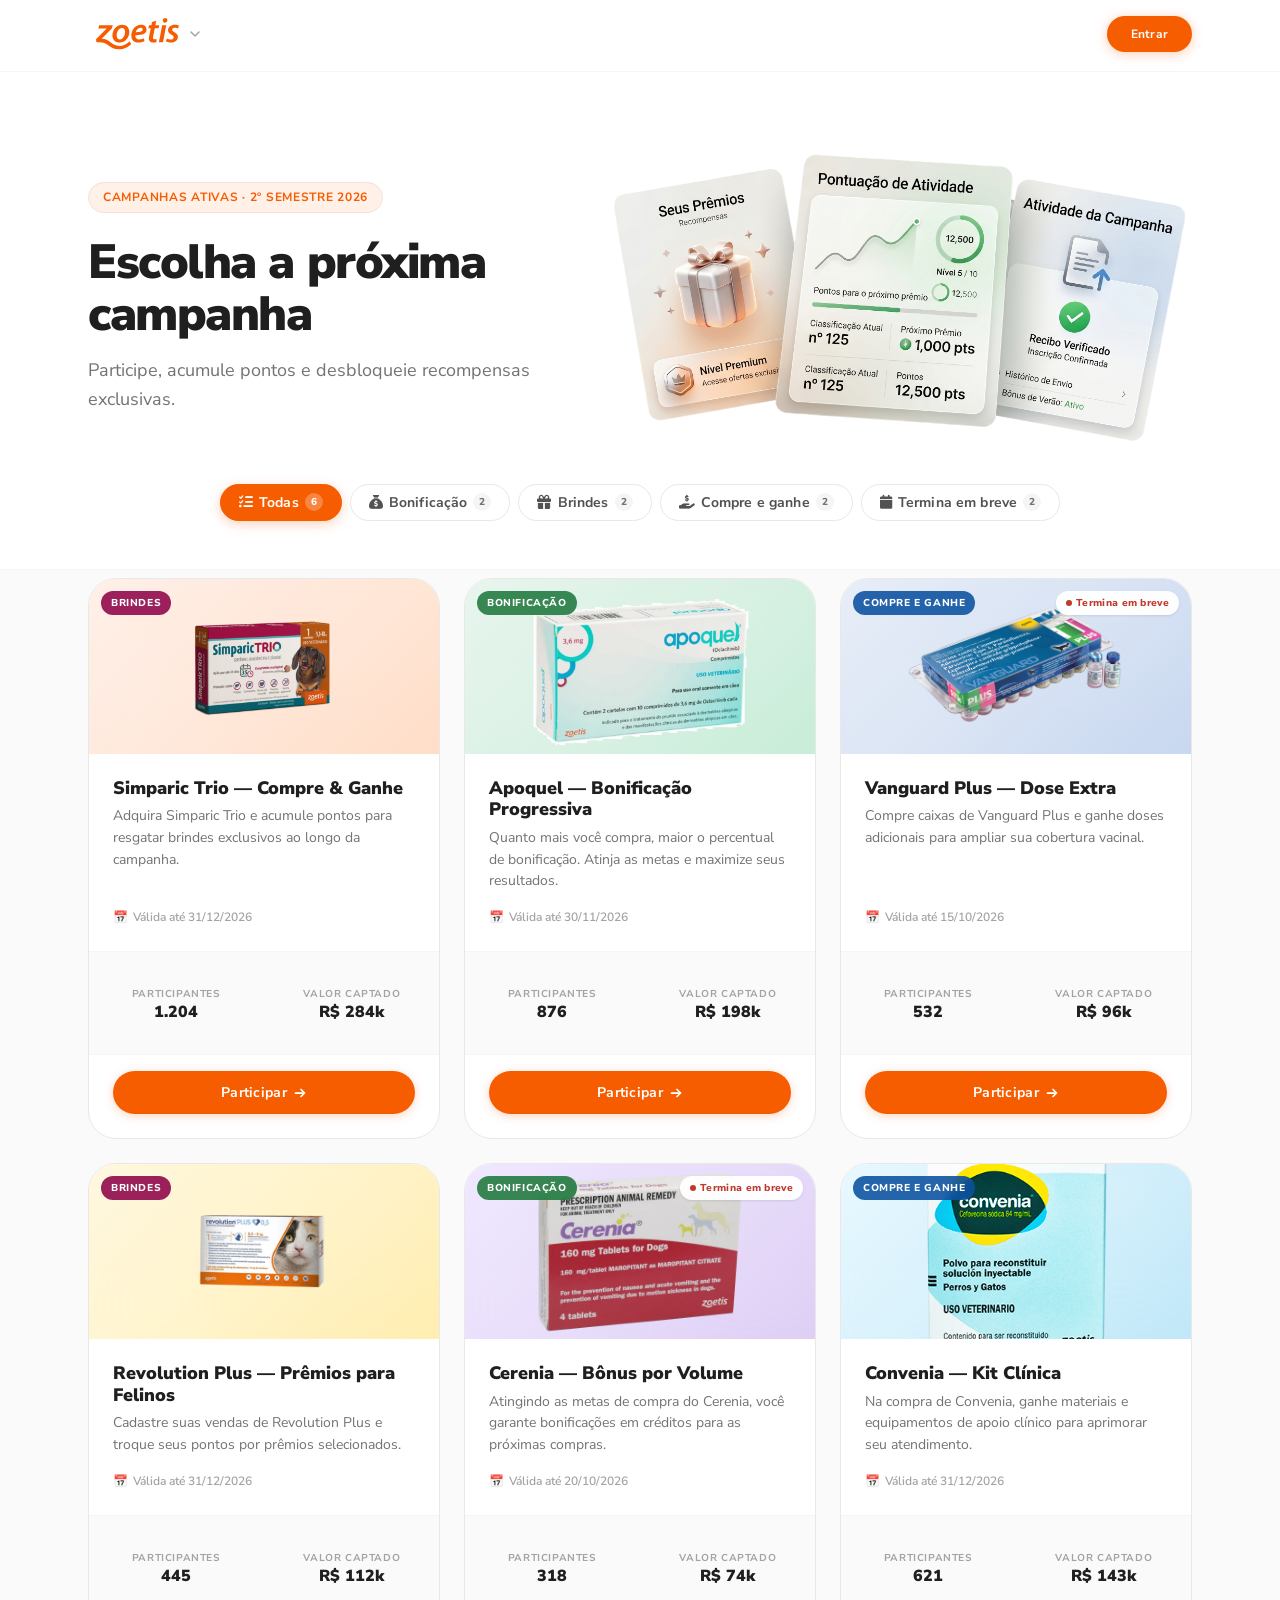
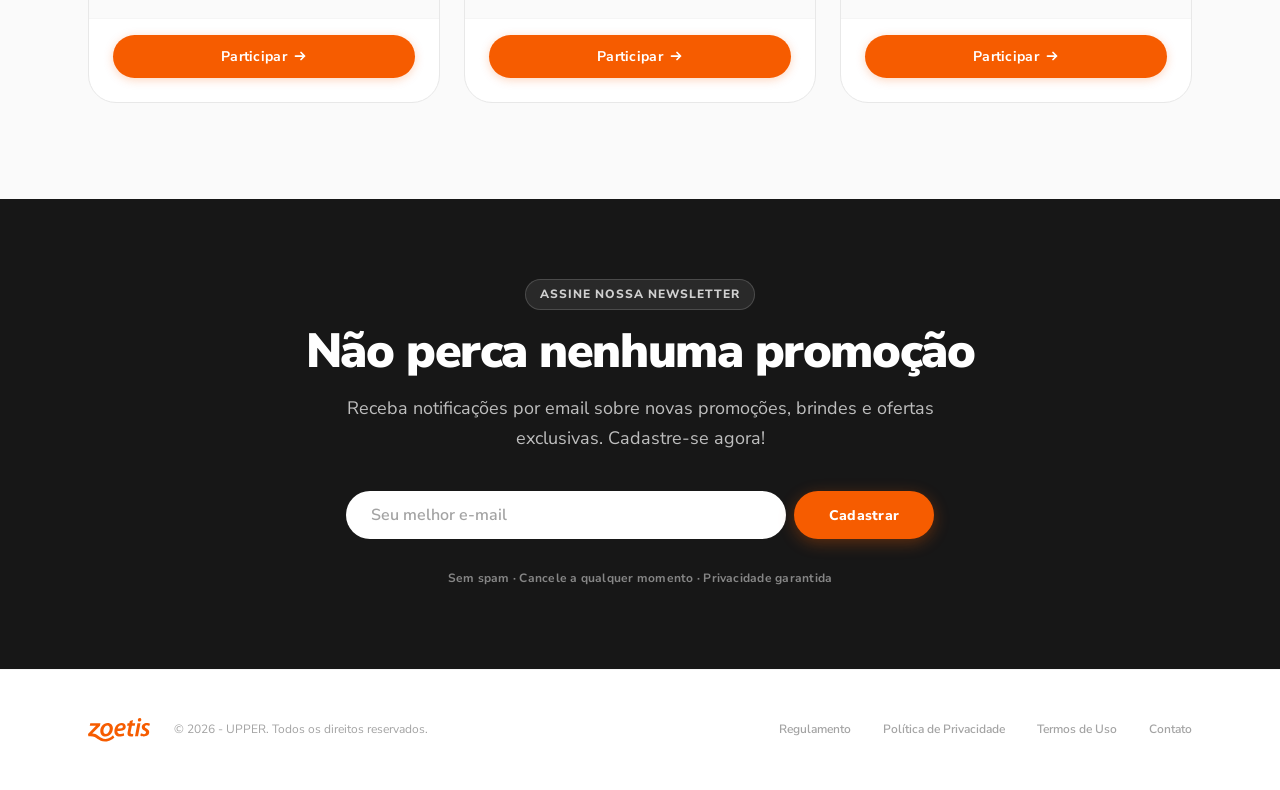
==== admin.html @ 9c20ac4a "V1 Área administrativa" ====
<!DOCTYPE html>
<html lang="pt-BR" data-theme="zoetis">

<head>
  <meta charset="UTF-8" />
  <meta name="viewport" content="width=device-width, initial-scale=1.0" />
  <meta name="description" content="Painel Administrativo — Gerencie usuários e notas fiscais da campanha." />
  <title>Painel administrativo — Campanha</title>

  <link rel="preconnect" href="https://fonts.googleapis.com" />
  <link rel="preconnect" href="https://fonts.gstatic.com" crossorigin />

  <link rel="stylesheet" href="css/themes.css" />
  <link rel="stylesheet" href="css/styles.css" />
  <link rel="stylesheet" href="css/admin.css" />

  <link rel="stylesheet" href="https://cdnjs.cloudflare.com/ajax/libs/font-awesome/6.5.2/css/all.min.css" />
</head>

<body class="admin-page">

  <!-- ==========================================
       HEADER
  =========================================== -->
  <header class="header" role="banner">
    <div class="container">
      <div class="header__inner">

        <!-- Brand / Logo + Switcher -->
        <div class="header__brand">
          <button class="header__logo-btn" aria-haspopup="true" aria-expanded="false" aria-label="Selecionar marca">
            <img src="" data-logo="light" alt="Logo" height="32" />
            <svg class="header__logo-chevron" viewBox="0 0 16 16" fill="none" aria-hidden="true">
              <path d="M4 6l4 4 4-4" stroke="currentColor" stroke-width="1.5" stroke-linecap="round"
                stroke-linejoin="round" />
            </svg>
          </button>
          <div class="brand-dropdown" role="menu" aria-label="Selecionar marca">
            <div class="brand-dropdown__label">Marcas</div>
            <!-- Items populated by theme-switcher.js -->
          </div>
        </div>

        <!-- Desktop Nav -->
        <nav class="header__nav" aria-label="Menu principal">
          <a href="area-logada.html#promocao" class="header__nav-link">Promoção</a>
          <a href="ranking.html" class="header__nav-link">Ranking</a>
          <a href="winners.html" class="header__nav-link">Ganhadores</a>
          <a href="admin.html" class="header__nav-link active" aria-current="page">Admin</a>
        </nav>

        <!-- Actions -->
        <div class="header__actions">
          <div class="user-menu" id="userMenu">
            <button class="user-menu__trigger" id="userMenuTrigger" type="button" aria-haspopup="true"
              aria-expanded="false">
              <img class="user-menu__avatar" id="userAvatar" src="" alt="Avatar do usuário">
              <span class="user-menu__name" id="userName"></span>
              <span class="user-menu__arrow" aria-hidden="true">▾</span>
            </button>
            <div class="user-menu__dropdown" id="userDropdown" role="menu" aria-label="Menu do usuário">
              <button class="user-menu__item" id="logoutButton" type="button" role="menuitem">
                <i class="fa-solid fa-right-from-bracket"></i>
                Sair
              </button>
            </div>
          </div>
        </div>

        <!-- Mobile Toggle -->
        <button class="header__menu-toggle" aria-label="Abrir menu" aria-expanded="false">
          <span></span><span></span><span></span>
        </button>

      </div>
    </div>
  </header>

  <!-- Mobile nav drawer -->
  <nav class="mobile-nav" aria-label="Menu mobile">
    <a href="area-logada.html#promocao">Promoção</a>
    <a href="ranking.html">Ranking</a>
    <a href="winners.html">Ganhadores</a>
    <a href="admin.html" class="active" aria-current="page">Admin</a>
  </nav>

  <main>

    <!-- ==========================================
         PAGE INTRO
    =========================================== -->
    <section class="admin-intro" aria-labelledby="admin-page-title">
      <div class="container">
        <div class="admin-intro__content">
          <div class="admin-intro__copy">
            <div class="admin-intro__eyebrow">
              <span class="admin-intro__line" aria-hidden="true"></span>
              Administração
              <span class="admin-intro__line" aria-hidden="true"></span>
            </div>
            <h1 class="admin-intro__title" id="admin-page-title">Painel administrativo</h1>
            <p class="admin-intro__desc">Gerencie usuários participantes e acompanhe o desempenho das notas fiscais da
              campanha.</p>
          </div>
          <div class="admin-intro__image" aria-hidden="true">
            <svg xmlns="http://www.w3.org/2000/svg" width="702.544" height="800" viewBox="0 0 702.544 800"
              xmlns:xlink="http://www.w3.org/1999/xlink" aria-hidden="true" focusable="false"
              artist="Katerina Limpitsouni" source="https://undraw.co/">
              <g transform="translate(-670.451 -140)">
                <path
                  d="M1070.192,209.052H510.738A71.626,71.626,0,0,0,439.193,280.6V937.512a71.626,71.626,0,0,0,71.545,71.54h559.455a71.626,71.626,0,0,0,71.545-71.545V280.6a71.626,71.626,0,0,0-71.545-71.545Z"
                  transform="translate(231.258 -69.052)" fill="#090814" />
                <path
                  d="M1063.451,222.906H504a51,51,0,0,0-50.949,50.948V930.771A51,51,0,0,0,504,981.719h559.456a51,51,0,0,0,50.949-50.948V273.854a51,51,0,0,0-50.949-50.949Z"
                  transform="translate(237.953 -61.906)" fill="#fff" />
                <g transform="translate(739.074 475.956)">
                  <path d="M276.192,239.652h-30v-40.6l25.941,14.211Z" transform="translate(-190.656 -154.148)"
                    fill="#2f2e41" />
                  <path d="M4.455,50.411,8.3,41.842l-.681-6.91a19.478,19.478,0,1,1,20.39,2.062l7.36,17.92L17.317,75.67Z"
                    transform="translate(41.602 39.381)" fill="#ed9da0" />
                  <path
                    d="M176.605,375.973c-.219.228-.443.454-.665.677q-1.063,1.063-2.167,2.073A60.018,60.018,0,0,1,95.9,380.984l-.019-.015c-.322-.26-.641-.524-.959-.792.057-.162.117-.322.179-.481a27.6,27.6,0,0,1,14.262-15.165,21.184,21.184,0,0,1,3.408-1.291l4.81-8.67,3.393,6.316,2.5,4.655,10.236,19.1,8.83-21.988,2.737-6.817.7-1.745,3.336,2.6,3.159,2.45,6.359,1.4,5.159,1.131,7.006,1.547c2.827,2.307,4.557,6.7,5.521,12.151C176.539,375.579,176.573,375.775,176.605,375.973Z"
                    transform="translate(-73.508 -274.213)" fill="currentColor" />
                  <path
                    d="M224.455,138.168a14.7,14.7,0,0,1,23.764-2.073c1.8,2.094,2.986,4.659,4.744,6.785,3.783,4.589,10.234,7.273,11.887,12.986a18.515,18.515,0,0,1,0,7.728l-.942,6.608a10.036,10.036,0,0,0,.166,5.129c.754,1.885,2.558,3.121,3.724,4.784a8.248,8.248,0,0,1-.337,9.654c-.942,1.163-2.2,2.041-3.187,3.166a4.578,4.578,0,0,0-1.319,4.1c.8,2.759,5.121,3.421,5.6,6.252a3.57,3.57,0,0,1-2.073,3.555,7.539,7.539,0,0,1-4.311.5,17.7,17.7,0,0,1-13.876-25.132c1.956-4.147,5.59-7.807,5.551-12.389a16.505,16.505,0,0,0-2.286-7.059l-6.876-13.7c-1.227-2.45-2.652-5.089-5.179-6.133a11.6,11.6,0,0,0-6.258-.166,11.75,11.75,0,0,1-6.261-.143,4.032,4.032,0,0,1-2.5-5.068"
                    transform="translate(-173.623 -101.442)" fill="#2f2e41" />
                  <path
                    d="M163,162.178c-3.77-1.238-7.984.754-10.532,3.785a30.091,30.091,0,0,0-4.961,10.709l-2.022,6.5-1.9,6.114a13.859,13.859,0,0,0-.886,7.379,23.615,23.615,0,0,1,1.606,5.174,9.676,9.676,0,0,1-2.2,5.146,6.846,6.846,0,0,0-1.521,5.3c.754,2.784,4.625,4.314,4.412,7.191-.072.959-.626,1.847-.616,2.81a3.272,3.272,0,0,0,2.1,2.771,8.637,8.637,0,0,0,3.611.494,55.934,55.934,0,0,0,11.173-1.329,10.8,10.8,0,0,0,4.02-1.542,4.2,4.2,0,0,0,1.9-3.675c-.238-2.239-2.639-3.509-3.862-5.406a19.978,19.978,0,0,1-1.681-6.374,43.33,43.33,0,0,0-3.77-8.282,30.455,30.455,0,0,1,4.222-32.147,7.05,7.05,0,0,0,1.647-2.514,2.1,2.1,0,0,0-1.031-2.552"
                    transform="translate(-108.756 -125.243)" fill="#2f2e41" />
                </g>
                <g transform="translate(739.074 240.601)">
                  <g transform="translate(40.13 26.529)">
                    <g transform="translate(1.467 12.853)">
                      <path d="M199.288,320.147l4.06-10.375,20.977-3.159,2.262,22.969-21.2.45Z"
                        transform="translate(-195.931 -276.833)" fill="#ed9da0" />
                      <circle cx="19.476" cy="19.476" r="19.476" transform="translate(0 0)" fill="#ed9da0" />
                    </g>
                    <path
                      d="M218.523,153.534c-.253,1.012-.763,3.424-1.562,3.436-.652.009-1.276-10.451-.624-12.181.754-1.988-1.217-4.5-2.7-5.794-2.663-2.32-8.573,2.663-14.582.405-.16-.06-.128-.053-2.026-.81a42.9,42.9,0,0,0-6.481-2.431,8.788,8.788,0,0,0-7.7,4.861c-1.466,2.936-.241,5.454-1.621,12.558-.16.827-.413,2.007-.81,2.026-.726.032-1.434-3.845-1.621-4.861-.778-4.254-1.528-8.357,0-12.963.166-.5,1.193-2.367,3.24-6.076,2.95-5.343,4.433-8.025,4.861-8.507,3.074-3.457,8.67-6.611,13.368-5.266,2.375.68,1.949,1.772,4.861,2.827,5.19,1.894,9.7-.422,10.532,1.216.441.867-.792,1.583-.81,3.24-.03,2.844,3.568,3.668,5.671,6.481,1.131,1.508,3.066,1.528-2,21.83Z"
                      transform="translate(-177.912 -117.613)" fill="#2f2e41" />
                  </g>
                  <path
                    d="M167.623,372q-1.178,1.319-2.45,2.59a60.012,60.012,0,0,1-80.037,4.335l-.019-.015q-2.115-1.7-4.092-3.622.038-.3.081-.588c.188-1.308.39-2.556.62-3.7,1.885-9.41,26.666-19.29,27.311-19.548h.013a16.774,16.774,0,0,0,16.857,11.606c9.308-.1,7.5-11.606,7.5-11.606l.324.068c2.689.565,21.355,4.672,28.721,10.268,2.245,1.7,3.854,5.337,5.011,9.667C167.527,371.623,167.574,371.811,167.623,372Z"
                    transform="translate(-62.756 -272.161)" fill="#090814" />
                </g>
                <path d="M1101.366,204.515H846.93a8.3,8.3,0,0,1,0-16.6h254.436a8.3,8.3,0,1,1,0,16.6Z"
                  transform="translate(68.523 98.957)" fill="currentColor" />
                <path d="M957.224,223.887H846.93a8.3,8.3,0,1,1,0-16.6H957.224a8.3,8.3,0,1,1,0,16.6Z"
                  transform="translate(68.523 112.367)" fill="currentColor" />
                <g transform="translate(-5.172 24.384)">
                  <path d="M1101.366,204.515H846.93a8.3,8.3,0,0,1,0-16.6h254.436a8.3,8.3,0,1,1,0,16.6Z"
                    transform="translate(73.697 302.706)" fill="currentColor" />
                  <path d="M957.224,223.887H846.93a8.3,8.3,0,1,1,0-16.6H957.224a8.3,8.3,0,1,1,0,16.6Z"
                    transform="translate(73.697 316.113)" fill="currentColor" />
                </g>
                <g transform="translate(739.074 711.325)">
                  <path
                    d="M4.455,50.411,8.3,41.832l-.681-6.9a19.476,19.476,0,1,1,20.389,2.064l7.36,17.921L17.316,75.669Z"
                    transform="translate(41.602 39.383)" fill="#9f616a" />
                  <path
                    d="M183.078,192.316l3.841.869s-3.016-9.577-1.994-10.491,3.538.526,3.538.526l2.639,2.959,3.215-3.274s3.491-4.335,4.857-5.56-.829-5.745-.829-5.745,20.276-5.466,12.732-15.3c0,0-4.424-7.711-5.864-5.2s-3.159-1.478-3.159-1.478l-5.245,1s-10.353-6.1-20.178,6.955,6.446,34.742,6.446,34.742Z"
                    transform="translate(-134.347 -115.539)" fill="#2f2e41" />
                  <path
                    d="M183.964,395.849a60.051,60.051,0,0,1-72.584,2.158c.019-.188.036-.377.053-.565.268-2.933.507-5.784.665-8.148.611-9.179,22.025-15.3,22.025-15.3s.1.1.29.266a27.2,27.2,0,0,0,14.394,5.843c7.5.942,9.972-3.511,10.719-5.643a6.911,6.911,0,0,0,.294-1.086l22.025,10.4c1.436,2.052,2,6.474,2.109,11.442C183.957,395.433,183.963,395.634,183.964,395.849Z"
                    transform="translate(-86.256 -289.157)" fill="currentColor" />
                </g>
                <path d="M1101.366,204.515H846.93a8.3,8.3,0,0,1,0-16.6h254.436a8.3,8.3,0,1,1,0,16.6Z"
                  transform="translate(68.523 558.729)" fill="currentColor" />
                <path d="M957.224,223.887H846.93a8.3,8.3,0,1,1,0-16.6H957.224a8.3,8.3,0,1,1,0,16.6Z"
                  transform="translate(68.523 572.136)" fill="currentColor" />
                <g transform="translate(-216.848 26.42)">
                  <path
                    d="M23.164,3a9.1,9.1,0,0,1,9.083,8.565l.015.533V24.23h6.066a9.1,9.1,0,0,1,9.038,8.039l.045.526.015.534-.061.594L44.316,49.184c-1.156,4.931-4.555,8.48-8.522,8.431l-.5-.024H11.033a3.033,3.033,0,0,1-3.012-2.678L8,54.559,8,25.637a3.033,3.033,0,0,1,1.516-2.623,9.093,9.093,0,0,0,4.525-7.27l.021-.613V12.1a9.1,9.1,0,0,1,9.1-9.1Z"
                    transform="translate(1474.197 252.217)" fill="currentColor" />
                  <path
                    d="M13.644,10c1.967,0,3.624,1.151,3.854,2.678l.027.355v27.3c0,1.537-1.472,2.831-3.427,3.012l-.455.021H9.763c-4.062,0-7.438-2.445-7.743-5.611L2,37.3V16.066c0-3.174,3.13-5.812,7.18-6.051L9.763,10Z"
                    transform="translate(1462 266.447)" fill="currentColor" />
                </g>
                <g transform="translate(-216.848 257.475)">
                  <path
                    d="M23.164,3a9.1,9.1,0,0,1,9.083,8.565l.015.533V24.23h6.066a9.1,9.1,0,0,1,9.038,8.039l.045.526.015.534-.061.594L44.316,49.184c-1.156,4.931-4.555,8.48-8.522,8.431l-.5-.024H11.033a3.033,3.033,0,0,1-3.012-2.678L8,54.559,8,25.637a3.033,3.033,0,0,1,1.516-2.623,9.093,9.093,0,0,0,4.525-7.27l.021-.613V12.1a9.1,9.1,0,0,1,9.1-9.1Z"
                    transform="translate(1474.197 252.217)" fill="currentColor" />
                  <path
                    d="M13.644,10c1.967,0,3.624,1.151,3.854,2.678l.027.355v27.3c0,1.537-1.472,2.831-3.427,3.012l-.455.021H9.763c-4.062,0-7.438-2.445-7.743-5.611L2,37.3V16.066c0-3.174,3.13-5.812,7.18-6.051L9.763,10Z"
                    transform="translate(1462 266.447)" fill="currentColor" />
                </g>
                <g transform="translate(-216.848 467.664)">
                  <path
                    d="M23.165,57.616a9.1,9.1,0,0,0,9.084-8.565l.015-.533V36.386h6.066a9.1,9.1,0,0,0,9.038-8.039l.045-.526.015-.534-.061-.594L44.316,11.432C43.16,6.5,39.761,2.952,35.794,3l-.5.024H11.033A3.033,3.033,0,0,0,8.021,5.7L8,6.058,8,34.979A3.033,3.033,0,0,0,9.519,37.6a9.092,9.092,0,0,1,4.525,7.27l.021.613v3.033a9.1,9.1,0,0,0,9.1,9.1Z"
                    transform="translate(1474.197 273.447)" fill="#090814" />
                  <path
                    d="M13.644,10c1.967,0,3.624,1.151,3.854,2.678l.027.355v27.3c0,1.537-1.472,2.831-3.427,3.012l-.455.021H9.763c-4.062,0-7.438-2.445-7.743-5.611L2,37.3V16.066c0-3.174,3.13-5.812,7.18-6.051L9.763,10Z"
                    transform="translate(1462 266.447)" fill="#090814" />
                </g>
              </g>
            </svg>
          </div>
        </div>
      </div>
    </section>

    <!-- ==========================================
         KPIs
    =========================================== -->
    <section class="admin-kpis-section" aria-label="Indicadores principais">
      <div class="container">
        <div class="admin-kpis" id="admin-kpis" role="list" aria-label="KPIs da campanha">
          <!-- Renderizado por admin.js -->
        </div>
      </div>
    </section>

    <!-- ==========================================
         USERS
    =========================================== -->
    <section class="admin-users-section" aria-labelledby="admin-users-title">
      <div class="container">

        <h2 class="admin-users-title" id="admin-users-title">Usuários participantes</h2>
        <div class="admin-users-header">
          <!-- ========= -->
          <div class="admin-search">
            <div class="admin-search__wrap">
              <svg class="admin-search__icon" width="16" height="16" viewBox="0 0 16 16" fill="none" aria-hidden="true">
                <circle cx="7" cy="7" r="5" stroke="currentColor" stroke-width="1.5" />
                <path d="M11 11l3 3" stroke="currentColor" stroke-width="1.5" stroke-linecap="round" />
              </svg>
              <input type="search" id="admin-search" class="admin-search__input"
                placeholder="Digite o nome do participante" autocomplete="off"
                aria-label="Buscar participante por nome" />
            </div>



            <div class="admin-controls">
              <label class="admin-sort-label" for="admin-sort">Ordenar por</label>
              <select class="admin-sort-select" id="admin-sort" aria-label="Ordenar usuários">
                <option value="name-asc">Nome A–Z</option>
                <option value="name-desc">Nome Z–A</option>
                <option value="valor-desc">Maior valor</option>
                <option value="valor-asc">Menor valor</option>
                <option value="date-desc">Mais recente</option>
                <option value="date-asc">Mais antigo</option>
              </select>
              <!-- Search + Filter -->
    
              <label class="admin-filter-check">
                <input type="checkbox" id="admin-filter-pending" class="admin-filter-check__input" />
                <span class="admin-filter-check__text">Filtrar notas pendentes</span>
              </label>
            </div>
          </div>

        </div>

        <div class="admin-users-grid" id="admin-users-grid" aria-label="Lista de usuários participantes">
          <!-- Renderizado por admin.js -->
        </div>

        <!-- Pagination -->
        <nav class="admin-pagination" id="admin-pagination" aria-label="Paginação">
          <button class="admin-pagination__btn" id="admin-prev" type="button" aria-label="Página anterior" disabled>
            ← Anterior
          </button>
          <span class="admin-pagination__info" id="admin-page-info" aria-live="polite">Página 1 de 2</span>
          <button class="admin-pagination__btn" id="admin-next" type="button" aria-label="Próxima página">
            Próxima →
          </button>
        </nav>

      </div>
    </section>

  </main>

  <!-- ==========================================
       FOOTER
  =========================================== -->
  <footer class="footer" role="contentinfo">
    <div class="container">
      <div class="footer__inner">

        <div class="footer__brand">
          <div class="footer__logo">
            <img src="" data-logo="light" alt="Logo" height="24" />
          </div>
          <span class="footer__copy">&copy; 2026 - UPPER. Todos os direitos reservados.</span>
        </div>

        <nav class="footer__links" aria-label="Links do rodapé">
          <a href="#" class="footer__link">Regulamento</a>
          <a href="#" class="footer__link">Política de Privacidade</a>
          <a href="#" class="footer__link">Termos de Uso</a>
          <a href="#" class="footer__link">Contato</a>
        </nav>

      </div>
    </div>
  </footer>

  <!-- Overlay -->
  <div class="modal-overlay" id="modal-overlay" aria-hidden="true"></div>

  <!-- Modal: Ver Notas do Usuário -->
  <div class="modal" id="modal-user-notes" role="dialog" aria-modal="true" aria-labelledby="modal-user-notes-title"
    aria-hidden="true">
    <div class="modal__dialog modal__dialog--lg">
      <div class="modal__head">
        <h2 class="modal__title" id="modal-user-notes-title">Notas do usuário</h2>
        <button class="modal__close" type="button" aria-label="Fechar modal">
          <svg width="18" height="18" viewBox="0 0 18 18" fill="none" aria-hidden="true">
            <path d="M4 4l10 10M14 4L4 14" stroke="currentColor" stroke-width="2" stroke-linecap="round" />
          </svg>
        </button>
      </div>
      <div class="modal__body" id="modal-user-notes-body"></div>
    </div>
  </div>

  <!-- Modal: Confirmar Validação -->
  <div class="modal modal--action" id="modal-confirm-validate" role="dialog" aria-modal="true"
    aria-labelledby="modal-validate-title" aria-hidden="true">
    <div class="modal__dialog modal__dialog--sm">
      <div class="modal__head">
        <h2 class="modal__title" id="modal-validate-title">Validar nota</h2>
        <button class="modal__close" type="button" aria-label="Fechar">
          <svg width="18" height="18" viewBox="0 0 18 18" fill="none" aria-hidden="true">
            <path d="M4 4l10 10M14 4L4 14" stroke="currentColor" stroke-width="2" stroke-linecap="round" />
          </svg>
        </button>
      </div>
      <div class="modal__body">
        <p class="modal__confirm-text">Tem certeza que deseja validar esta nota?</p>
        <div class="modal__foot">
          <button class="modal-btn modal-btn--cancel" id="btn-cancel-validate" type="button">Cancelar</button>
          <button class="modal-btn modal-btn--validate" id="btn-confirm-validate" type="button">Confirmar
            validação</button>
        </div>
      </div>
    </div>
  </div>

  <!-- Modal: Excluir Nota -->
  <div class="modal modal--action" id="modal-delete-note" role="dialog" aria-modal="true"
    aria-labelledby="modal-delete-title" aria-hidden="true">
    <div class="modal__dialog modal__dialog--sm">
      <div class="modal__head">
        <h2 class="modal__title" id="modal-delete-title">Excluir nota</h2>
        <button class="modal__close" type="button" aria-label="Fechar">
          <svg width="18" height="18" viewBox="0 0 18 18" fill="none" aria-hidden="true">
            <path d="M4 4l10 10M14 4L4 14" stroke="currentColor" stroke-width="2" stroke-linecap="round" />
          </svg>
        </button>
      </div>
      <div class="modal__body">
        <div class="form-field">
          <label class="form-label" for="delete-justificativa">
            Justificativa da exclusão <span class="form-required" aria-hidden="true">*</span>
          </label>
          <textarea class="form-textarea" id="delete-justificativa" placeholder="Descreva o motivo da exclusão..."
            rows="4"></textarea>
          <p class="form-error" id="delete-justificativa-error" hidden role="alert">A justificativa é obrigatória.</p>
        </div>
        <div class="modal__foot">
          <button class="modal-btn modal-btn--cancel" id="btn-cancel-delete" type="button">Cancelar</button>
          <button class="modal-btn modal-btn--delete" id="btn-confirm-delete" type="button">Confirmar exclusão</button>
        </div>
      </div>
    </div>
  </div>

  <!-- Modal: KPI — Aguardando Validação -->
  <div class="modal" id="modal-kpi-aguardando" role="dialog" aria-modal="true" aria-labelledby="modal-aguardando-title"
    aria-hidden="true">
    <div class="modal__dialog modal__dialog--lg">
      <div class="modal__head">
        <h2 class="modal__title" id="modal-aguardando-title">Notas aguardando validação</h2>
        <button class="modal__close" type="button" aria-label="Fechar modal">
          <svg width="18" height="18" viewBox="0 0 18 18" fill="none" aria-hidden="true">
            <path d="M4 4l10 10M14 4L4 14" stroke="currentColor" stroke-width="2" stroke-linecap="round" />
          </svg>
        </button>
      </div>
      <div class="modal__body modal__body--kpi" id="modal-kpi-aguardando-body"></div>
    </div>
  </div>

  <!-- Modal: KPI — Notas Validadas -->
  <div class="modal" id="modal-kpi-validada" role="dialog" aria-modal="true" aria-labelledby="modal-validada-title"
    aria-hidden="true">
    <div class="modal__dialog modal__dialog--lg">
      <div class="modal__head">
        <h2 class="modal__title" id="modal-validada-title">Notas validadas</h2>
        <button class="modal__close" type="button" aria-label="Fechar modal">
          <svg width="18" height="18" viewBox="0 0 18 18" fill="none" aria-hidden="true">
            <path d="M4 4l10 10M14 4L4 14" stroke="currentColor" stroke-width="2" stroke-linecap="round" />
          </svg>
        </button>
      </div>
      <div class="modal__body modal__body--kpi" id="modal-kpi-validada-body"></div>
    </div>
  </div>

  <!-- Modal: KPI — Notas Excluídas -->
  <div class="modal" id="modal-kpi-excluida" role="dialog" aria-modal="true" aria-labelledby="modal-excluida-title"
    aria-hidden="true">
    <div class="modal__dialog modal__dialog--lg">
      <div class="modal__head">
        <h2 class="modal__title" id="modal-excluida-title">Notas excluídas</h2>
        <button class="modal__close" type="button" aria-label="Fechar modal">
          <svg width="18" height="18" viewBox="0 0 18 18" fill="none" aria-hidden="true">
            <path d="M4 4l10 10M14 4L4 14" stroke="currentColor" stroke-width="2" stroke-linecap="round" />
          </svg>
        </button>
      </div>
      <div class="modal__body modal__body--kpi" id="modal-kpi-excluida-body"></div>
    </div>
  </div>

  <!-- Modal: Prévia do Anexo -->
  <div class="modal" id="modal-note-preview" role="dialog" aria-modal="true" aria-labelledby="modal-note-preview-title"
    aria-hidden="true">
    <div class="modal__dialog modal__dialog--lg modal__dialog--preview">
      <div class="modal__head">
        <div class="modal__head-main">
          <button class="modal-back" id="btn-note-preview-back" type="button">
            ← Voltar
          </button>
          <h2 class="modal__title" id="modal-note-preview-title">Visualizar anexo</h2>
        </div>
        <button class="modal__close" type="button" aria-label="Fechar modal">
          <svg width="18" height="18" viewBox="0 0 18 18" fill="none" aria-hidden="true">
            <path d="M4 4l10 10M14 4L4 14" stroke="currentColor" stroke-width="2" stroke-linecap="round" />
          </svg>
        </button>
      </div>
      <div class="modal__body modal__body--preview">
        <div class="attachment-preview">
          <div class="attachment-preview__meta" id="note-preview-meta"></div>
          <div class="attachment-preview__frame">
            <img class="attachment-preview__image" id="note-preview-image" src="" alt="Prévia do anexo da nota">
          </div>
        </div>
      </div>
    </div>
  </div>

  <!-- Scripts — auth → mock-data → admin -->
  <script src="js/auth.js"></script>
  <script src="js/theme-switcher.js"></script>
  <script src="js/mock-data.js"></script>
  <script src="js/admin.js"></script>

</body>

</html>
---- css/themes.css ----
/* ============================================
   THEMES — White Label CSS Variables
   ============================================ */

[data-theme="zoetis"] {
  --color-primary:      #F65C00;
  --color-primary-dark: #CE5208;
  --color-primary-rgb:  246, 92, 0;
  --color-surface:      #FFF7F2;
  --color-surface-alt:  #FFF1E8;
  --color-border:       #F2E2D8;
  --color-text:         #1F1F1F;
  --color-text-light:   #FFFFFF;
  --logo-light:         url('../assets/logos/zoetis-light.svg');
  --logo-dark:          url('../assets/logos/zoetis-dark.svg');
}

[data-theme="basf"] {
  --color-primary:      #65AC1E;
  --color-primary-dark: #65AC1E;
  --color-primary-rgb:  0, 74, 150;
  --color-surface:      #F2F6FC;
  --color-surface-alt:  #E8F0F9;
  --color-border:       #D0DFF0;
  --color-text:         #1F1F1F;
  --color-text-light:   #FFFFFF;
  --logo-light:         url('../assets/logos/basf-light.svg');
  --logo-dark:          url('../assets/logos/basf-dark.svg');
}

[data-theme="boehringer"] {
  --color-primary:      #09312A;
  --color-primary-dark: #09312A;
  --color-primary-rgb:  0, 160, 175;
  --color-surface:      #F2FBFC;
  --color-surface-alt:  #E5F7F9;
  --color-border:       #C8ECF0;
  --color-text:         #1F1F1F;
  --color-text-light:   #FFFFFF;
  --logo-light:         url('../assets/logos/boehringer-light.svg');
  --logo-dark:          url('../assets/logos/boehringer-dark.svg');
}

[data-theme="genica"] {
  --color-primary:      #009D00;
  --color-primary-dark: #0B660B;
  --color-primary-rgb:  0, 157, 0;
  --color-surface:      #F1FFF1;
  --color-surface-alt:  #E3F8E3;
  --color-border:       #CFE8CF;
  --color-text:         #1F1F1F;
  --color-text-light:   #FFFFFF;
  --logo-light:         url('../assets/logos/geneca-light.svg');
  --logo-dark:          url('../assets/logos/geneca-dark.svg');
}

[data-theme="elanco"] {
  --color-primary:      #0072CE;
  --color-primary-dark: #15598F;
  --color-primary-rgb:  0, 114, 206;
  --color-surface:      #F1F8FF;
  --color-surface-alt:  #E5F2FC;
  --color-border:       #CFE3F5;
  --color-text:         #1F1F1F;
  --color-text-light:   #FFFFFF;
  --logo-light:         url('../assets/logos/elanco-light.svg');
  --logo-dark:          url('../assets/logos/elanco-dark.svg');
}

[data-theme="upper"] {
  --color-primary:      #DD0000;
  --color-primary-dark: #B10909;
  --color-primary-rgb:  221, 0, 0;
  --color-surface:      #FFF1F1;
  --color-surface-alt:  #FFE6E6;
  --color-border:       #F5CCCC;
  --color-text:         #1F1F1F;
  --color-text-light:   #FFFFFF;
  --logo-light:         url('../assets/logos/upper-light.svg');
  --logo-dark:          url('../assets/logos/upper-dark.svg');
}

[data-theme="default"] {
  --color-primary:      #181818;
  --color-primary-dark: #34383C;
  --color-primary-rgb:  24, 24, 24;
  --color-surface:      #F7F7F7;
  --color-surface-alt:  #EFEFEF;
  --color-border:       #DADDE0;
  --color-text:         #181818;
  --color-text-light:   #FFFFFF;
  --logo-light:         url('../assets/logos/default-light.svg');
  --logo-dark:          url('../assets/logos/default-dark.svg');
}
---- css/styles.css ----
/* ============================================
   IMPORTS & BASE
   ============================================ */

@import url('https://fonts.googleapis.com/css2?family=Nunito+Sans:ital,opsz,wght@0,6..12,300;0,6..12,400;0,6..12,600;0,6..12,700;0,6..12,800;0,6..12,900;1,6..12,300;1,6..12,400&display=swap');

/* ============================================
   DESIGN TOKENS
   ============================================ */

:root {
  /* Spacing scale — base 8px */
  --sp-1: 8px;
  --sp-2: 16px;
  --sp-3: 24px;
  --sp-4: 32px;
  --sp-5: 40px;
  --sp-6: 48px;
  --sp-8: 64px;
  --sp-10: 80px;
  --sp-12: 96px;
  --sp-16: 128px;

  /* Border radius */
  --radius-xs: 6px;
  --radius-sm: 12px;
  --radius-md: 20px;
  --radius-lg: 28px;
  --radius-pill: 999px;

  /* Typography */
  --font-base: 'Nunito Sans', system-ui, -apple-system, sans-serif;
  --text-xs: 0.75rem;
  --text-sm: 0.875rem;
  --text-base: 1rem;
  --text-lg: 1.125rem;
  --text-xl: 1.25rem;
  --text-2xl: 1.5rem;
  --text-3xl: 1.875rem;
  --text-4xl: 2.25rem;
  --text-5xl: 3rem;
  --text-6xl: 3.75rem;

  /* Neutral palette */
  --neutral-50: #FAFAFA;
  --neutral-100: #F5F5F5;
  --neutral-200: #E8E8E8;
  --neutral-300: #D4D4D4;
  --neutral-400: #A3A3A3;
  --neutral-500: #737373;
  --neutral-600: #525252;
  --neutral-700: #404040;
  --neutral-800: #262626;
  --neutral-900: #171717;

  /* Shadows */
  --shadow-xs: 0 1px 3px rgba(0, 0, 0, 0.06), 0 1px 2px rgba(0, 0, 0, 0.04);
  --shadow-sm: 0 2px 8px rgba(0, 0, 0, 0.06), 0 1px 3px rgba(0, 0, 0, 0.04);
  --shadow-md: 0 4px 16px rgba(0, 0, 0, 0.08), 0 2px 6px rgba(0, 0, 0, 0.04);
  --shadow-lg: 0 8px 32px rgba(0, 0, 0, 0.10), 0 4px 12px rgba(0, 0, 0, 0.05);
  --shadow-xl: 0 16px 48px rgba(0, 0, 0, 0.12), 0 6px 20px rgba(0, 0, 0, 0.06);

  /* Transitions */
  --ease-out: cubic-bezier(0.16, 1, 0.3, 1);
  --ease-in-out: cubic-bezier(0.4, 0, 0.2, 1);
  --duration-fast: 150ms;
  --duration-base: 250ms;
  --duration-slow: 400ms;

  /* Layout */
  --container-max: 1200px;
  --container-wide: 1440px;
  --header-h: 72px;
}

/* ============================================
   RESET & BASE
   ============================================ */

*,
*::before,
*::after {
  box-sizing: border-box;
  margin: 0;
  padding: 0;
}

html {
  scroll-behavior: smooth;
  -webkit-text-size-adjust: 100%;
}

body {
  font-family: var(--font-base);
  font-size: var(--text-base);
  line-height: 1.6;
  color: var(--color-text);
  background: var(--color-surface);
  -webkit-font-smoothing: antialiased;
  -moz-osx-font-smoothing: grayscale;
}

body.user-menu-open::before {
  content: '';
  position: fixed;
  inset: 0;
  z-index: 90;
  background: rgba(0, 0, 0, 0.30);
  pointer-events: none;
}

img,
svg {
  display: block;
  max-width: 100%;
}

a {
  color: inherit;
  text-decoration: none;
}

ul,
ol {
  list-style: none;
}

button {
  font-family: inherit;
  cursor: pointer;
  border: none;
  background: none;
}

/* ============================================
   UTILITIES
   ============================================ */

.container {
  width: 100%;
  max-width: var(--container-max);
  margin-inline: auto;
  padding-inline: var(--sp-6);
}

.container--wide {
  max-width: var(--container-wide);
}

.visually-hidden {
  position: absolute;
  width: 1px;
  height: 1px;
  padding: 0;
  margin: -1px;
  overflow: hidden;
  clip: rect(0, 0, 0, 0);
  border: 0;
}

/* ============================================
   BUTTONS
   ============================================ */

.btn {
  display: inline-flex;
  align-items: center;
  gap: var(--sp-1);
  padding: 14px var(--sp-4);
  border-radius: var(--radius-pill);
  font-size: var(--text-sm);
  font-weight: 700;
  letter-spacing: 0.02em;
  transition: transform var(--duration-fast) var(--ease-out),
    box-shadow var(--duration-fast) var(--ease-out),
    background var(--duration-fast) var(--ease-out);
  white-space: nowrap;
  cursor: pointer;
}

.btn--primary {
  background: var(--color-primary);
  color: #FFFFFF;
  box-shadow: 0 2px 12px rgba(var(--color-primary-rgb), 0.30);
}

.btn--primary:hover {
  background: var(--color-primary-dark);
  transform: translateY(-1px);
  box-shadow: 0 6px 20px rgba(var(--color-primary-rgb), 0.35);
}

.btn--primary:active {
  transform: translateY(0);
}

.btn--outline {
  background: transparent;
  color: var(--color-primary);
  border: 1.5px solid var(--color-primary);
}

.btn--outline:hover {
  background: rgba(var(--color-primary-rgb), 0.06);
  transform: translateY(-1px);
}

.btn--ghost {
  background: rgba(255, 255, 255, 0.15);
  color: #FFFFFF;
  border: 1.5px solid rgba(255, 255, 255, 0.3);
  backdrop-filter: blur(4px);
}

.btn--ghost:hover {
  background: rgba(255, 255, 255, 0.25);
  transform: translateY(-1px);
}

.btn--lg {
  padding: 16px 36px;
  font-size: var(--text-base);
  height: 42px;
}

.btn--sm {
  padding: 10px var(--sp-3);
  font-size: var(--text-xs);
}

/* ============================================
   HEADER
   ============================================ */

.header {
  position: fixed;
  top: 0;
  left: 0;
  right: 0;
  z-index: 100;
  height: var(--header-h);
  background: rgba(255, 255, 255, 0.96);
  backdrop-filter: blur(12px);
  -webkit-backdrop-filter: blur(12px);
  border-bottom: 1px solid var(--neutral-100);
  transition: box-shadow var(--duration-base) var(--ease-out);
  padding: 12px 0;

}

.header.scrolled {
  box-shadow: var(--shadow-md);
  padding: 12px 0;
}

.header__inner {
  height: 100%;
  display: flex;
  align-items: center;
  justify-content: space-between;
  gap: var(--sp-4);
}

/* Logo & brand switcher */
.header__brand {
  position: relative;
  flex-shrink: 0;
}

.header__logo-btn {
  display: flex;
  align-items: center;
  gap: var(--sp-1);
  padding: 6px 8px;
  border-radius: var(--radius-sm);
  transition: background var(--duration-fast);
  cursor: pointer;
}

.header__logo-btn:hover {
  background: var(--neutral-100);
}

.header__logo-btn img,
.header__logo-btn svg {
  height: 32px;
  max-width: 84px;
}

img[data-logo="light"] {
  content: var(--logo-light);
}

img[data-logo="dark"] {
  content: var(--logo-dark);
}

.header__logo-chevron {
  width: 16px;
  height: 16px;
  color: var(--neutral-400);
  transition: transform var(--duration-fast) var(--ease-out);
}

.header__brand.open .header__logo-chevron {
  transform: rotate(180deg);
}

/* Brand dropdown */
.brand-dropdown {
  position: absolute;
  top: calc(100% + 8px);
  left: 0;
  min-width: 200px;
  background: #FFFFFF;
  border: 1px solid var(--neutral-200);
  border-radius: var(--radius-md);
  box-shadow: var(--shadow-lg);
  padding: var(--sp-1);
  opacity: 0;
  transform: translateY(-8px);
  pointer-events: none;
  transition: opacity var(--duration-base) var(--ease-out),
    transform var(--duration-base) var(--ease-out);
}

.brand-dropdown.visible {
  opacity: 1;
  transform: translateY(0);
  pointer-events: all;
}

.brand-dropdown__label {
  font-size: var(--text-xs);
  font-weight: 700;
  letter-spacing: 0.08em;
  text-transform: uppercase;
  color: var(--neutral-400);
  padding: var(--sp-1) 12px;
  margin-bottom: 4px;
}

.brand-dropdown__item {
  display: flex;
  align-items: center;
  gap: 10px;
  width: 100%;
  padding: 10px 12px;
  border-radius: var(--radius-sm);
  font-size: var(--text-sm);
  font-weight: 600;
  color: var(--color-text);
  cursor: pointer;
  transition: background var(--duration-fast);
  text-align: left;
}

.brand-dropdown__item:hover {
  background: var(--neutral-50);
}

.brand-dropdown__item.active {
  background: var(--color-surface);
}

.brand-dropdown__dot {
  width: 8px;
  height: 8px;
  border-radius: 50%;
  flex-shrink: 0;
}

.brand-dropdown__badge {
  margin-left: auto;
  font-size: 10px;
  font-weight: 700;
  letter-spacing: 0.04em;
  color: var(--neutral-400);
  background: var(--neutral-100);
  padding: 2px 6px;
  border-radius: var(--radius-pill);
}

/* Nav */
.header__nav {
  display: flex;
  align-items: center;
  gap: 4px;
}

.header__nav-link {
  padding: 8px 14px;
  border-radius: var(--radius-sm);
  font-size: var(--text-sm);
  font-weight: 600;
  color: var(--neutral-600);
  transition: color var(--duration-fast), background var(--duration-fast);
}

.header__nav-link:hover {
  color: var(--color-text);
  background: var(--neutral-100);
}

.header__nav-link.active {
  color: var(--color-primary);
  background: var(--color-surface);
}

/* Actions */
.header__actions {
  display: flex;
  align-items: center;
  gap: var(--sp-2);
  flex-shrink: 0;
}

.header__avatar {
  width: 36px;
  height: 36px;
  border-radius: 50%;
  background: linear-gradient(135deg, var(--color-primary) 0%, var(--color-primary-dark) 100%);
  display: flex;
  align-items: center;
  justify-content: center;
  font-size: var(--text-xs);
  font-weight: 800;
  color: #FFFFFF;
  cursor: pointer;
  flex-shrink: 0;
  transition: opacity var(--duration-fast);
}

.header__avatar:hover {
  opacity: 0.85;
}

/* Profile menu */
.header__profile {
  position: relative;
  flex-shrink: 0;
}

.profile-dropdown {
  position: absolute;
  top: calc(100% + 8px);
  right: 0;
  min-width: 160px;
  background: #FFFFFF;
  border: 1px solid var(--neutral-100);
  border-radius: var(--radius-sm);
  box-shadow: var(--shadow-lg);
  padding: 6px;
  opacity: 0;
  transform: translateY(-6px);
  pointer-events: none;
  transition: opacity var(--duration-fast) var(--ease-out),
    transform var(--duration-fast) var(--ease-out);
  z-index: 200;
}

.profile-dropdown.visible {
  opacity: 1;
  transform: translateY(0);
  pointer-events: all;
}

.profile-dropdown__item {
  display: block;
  width: 100%;
  padding: 10px 12px;
  border-radius: var(--radius-xs);
  font-size: var(--text-sm);
  font-weight: 600;
  color: var(--neutral-700);
  text-align: left;
  transition: background var(--duration-fast), color var(--duration-fast);
}

.profile-dropdown__item:hover {
  background: var(--neutral-50);
  color: var(--color-text);
}

.profile-dropdown__item[data-logout]:hover {
  color: #B91C1C;
  background: #FEF2F2;
}

.header__profile.open .header__avatar {
  box-shadow: 0 0 0 2px var(--color-surface), 0 0 0 4px var(--color-primary);
}

/* Logged user menu */
.user-menu {
  position: relative;
  z-index: 220;
  flex-shrink: 0;
}

.user-menu__trigger {
  display: inline-flex;
  align-items: center;
  gap: 10px;
  min-height: 42px;
  max-width: 240px;
  padding: 4px 8px 4px 4px;
  border: 1px solid transparent;
  border-radius: var(--radius-pill);
  background: transparent;
  color: var(--color-text);
  transition:
    background var(--duration-fast) var(--ease-out),
    border-color var(--duration-fast) var(--ease-out),
    box-shadow var(--duration-fast) var(--ease-out);
}

.user-menu__trigger:hover,
.user-menu.is-open .user-menu__trigger {
  background: #FFFFFF;
  border-color: var(--neutral-200);
  box-shadow: var(--shadow-xs);
}

.user-menu__avatar {
  width: 34px;
  height: 34px;
  border-radius: 50%;
  object-fit: cover;
  flex-shrink: 0;
  background: var(--neutral-100);
}

.user-menu__name {
  overflow: hidden;
  max-width: 150px;
  color: var(--neutral-700);
  font-size: var(--text-sm);
  font-weight: 800;
  line-height: 1.2;
  text-overflow: ellipsis;
  white-space: nowrap;
}

.user-menu__arrow {
  color: var(--neutral-500);
  font-size: 13px;
  line-height: 1;
  transition: transform var(--duration-fast) var(--ease-out);
}

.user-menu.is-open .user-menu__arrow {
  transform: rotate(180deg);
}

.user-menu__dropdown {
  position: absolute;
  top: calc(100% + 12px);
  right: 0;
  min-width: 150px;
  padding: 8px;
  border: 1px solid var(--neutral-100);
  border-radius: 14px;
  background: #FFFFFF;
  box-shadow: var(--shadow-lg);
  opacity: 0;
  pointer-events: none;
  transform: translateY(-6px);
  transition:
    opacity var(--duration-fast) var(--ease-out),
    transform var(--duration-fast) var(--ease-out);
}

.user-menu__dropdown::before {
  content: '';
  position: absolute;
  top: -6px;
  right: 22px;
  width: 12px;
  height: 12px;
  background: #FFFFFF;
  border-left: 1px solid var(--neutral-100);
  border-top: 1px solid var(--neutral-100);
  transform: rotate(45deg);
}

.user-menu.is-open .user-menu__dropdown {
  opacity: 1;
  pointer-events: auto;
  transform: translateY(0);
}

.user-menu__item {
  position: relative;
  z-index: 1;
  display: flex;
  width: 100%;
  align-items: center;
  justify-content: flex-start;
  padding: 10px 12px;
  border-radius: var(--radius-xs);
  color: var(--neutral-700);
  font-size: var(--text-sm);
  font-weight: 800;
  gap: 12px;
  text-align: left;
  transition:
    background var(--duration-fast) var(--ease-out),
    color var(--duration-fast) var(--ease-out);
}

.user-menu__item:hover,
.user-menu__item:focus-visible {
  background: #FEF2F2;
  color: #B91C1C;
  outline: none;
}

/* Mobile menu toggle */
.header__menu-toggle {
  display: none;
  flex-direction: column;
  gap: 5px;
  padding: 8px;
  border-radius: var(--radius-sm);
  cursor: pointer;
  transition: background var(--duration-fast);
}

.header__menu-toggle:hover {
  background: var(--neutral-100);
}

.header__menu-toggle span {
  display: block;
  width: 22px;
  height: 2px;
  background: var(--neutral-700);
  border-radius: 2px;
  transition: transform var(--duration-base) var(--ease-out),
    opacity var(--duration-base);
}

.header__menu-toggle.open span:nth-child(1) {
  transform: translateY(7px) rotate(45deg);
}

.header__menu-toggle.open span:nth-child(2) {
  opacity: 0;
}

.header__menu-toggle.open span:nth-child(3) {
  transform: translateY(-7px) rotate(-45deg);
}

/* Mobile nav drawer */
.mobile-nav {
  display: none;
  position: fixed;
  top: var(--header-h);
  left: 0;
  right: 0;
  background: #FFFFFF;
  border-bottom: 1px solid var(--neutral-200);
  padding: var(--sp-3) var(--sp-4);
  box-shadow: var(--shadow-lg);
  z-index: 99;
  transform: translateY(-8px);
  opacity: 0;
  pointer-events: none;
  transition: transform var(--duration-base) var(--ease-out),
    opacity var(--duration-base);
}

.mobile-nav.open {
  transform: translateY(0);
  opacity: 1;
  pointer-events: all;
}

.mobile-nav a {
  display: block;
  padding: 12px 0;
  font-size: var(--text-base);
  font-weight: 600;
  color: var(--neutral-700);
  border-bottom: 1px solid var(--neutral-100);
}

.mobile-nav a:last-child {
  border-bottom: none;
}

.mobile-nav a.active {
  color: var(--color-primary);
}

/* ============================================
  HERO SECTION
  ============================================ */

.hero {
  /* min-height: 100svh; */
  padding-top: var(--header-h);
  background: #FFFFFF;
  position: relative;
  overflow: hidden;
  display: flex;
  align-items: center;
}

/* Subtle editorial texture */
.hero::before {
  content: '';
  position: absolute;
  top: 0;
  right: 0;
  width: 55%;
  height: 100%;
  background: #FFFFFF;
  border-radius: 0 0 0 80px;
  z-index: 0;
}

.hero__inner {
  background: #FFFFFF;
  position: relative;
  z-index: 1;
  display: grid;
  grid-template-columns: 1fr 1fr;
  gap: var(--sp-8);
  align-items: center;
  padding-block: var(--sp-12);
}


.promo-hero__eyebrow {
  display: inline-flex;
  align-items: center;
  gap: 8px;
  background: var(--color-surface-alt);
  border: 1px solid var(--color-border);
  border-radius: var(--radius-pill);
  padding: 5px 14px;
  font-size: var(--text-xs);
  font-weight: 700;
  letter-spacing: 0.06em;
  text-transform: uppercase;
  color: var(--color-primary);
  margin-bottom: var(--sp-3);
}

.hero__eyebrow-dot {
  width: 6px;
  height: 6px;
  border-radius: 50%;
  background: var(--color-primary);
  animation: pulse-dot 2s ease-in-out infinite;
}

@keyframes pulse-dot {

  0%,
  100% {
    opacity: 1;
    transform: scale(1);
  }

  50% {
    opacity: 0.5;
    transform: scale(0.7);
  }
}

.hero__title {
  font-size: clamp(var(--text-4xl), 5vw, var(--text-6xl));
  font-weight: 900;
  line-height: 1.05;
  letter-spacing: -0.03em;
  color: var(--color-text);
  margin-bottom: var(--sp-3);
}

.hero__title em {
  font-style: normal;
  color: var(--color-primary);
}

.hero__title .blur-fade {
  display: block;
  opacity: 30%;
  filter: blur(46px);
  transform: translateY(6px);
}

.hero__title-underlined {
  position: relative;
  width: fit-content;
  max-width: 100%;
}

.hero__title-underline {
  position: absolute;
  left: 0;
  bottom: -0.28em;
  width: 100%;
  height: 0.34em;
  color: var(--neutral-700);
  overflow: visible;
  pointer-events: none;
}

.hero__title-underline path {
  fill: none;
  stroke: currentColor;
  stroke-width: 3px;
  stroke-linecap: round;
  stroke-dasharray: 302;
  stroke-dashoffset: 302;
  opacity: 0;
}

/* Só anima após JS adicionar .hero__title--play (evita terminar antes do 1º paint) */
.hero__title--play .blur-fade {
  animation: blur-fade-in 0.4s var(--ease-out) forwards;
}

.hero__title-underline.is-drawing path {
  animation: hero-underline-draw 1.5s var(--ease-in-out) 0.48s forwards;
}

@keyframes blur-fade-in {
  from {
    opacity: 0;
    filter: blur(6px);
    transform: translateY(6px);
  }
  to {
    opacity: 1;
    filter: blur(0);
    transform: translateY(0);
  }
}

.hero__title--play .blur-fade--d0 {
  animation-delay: 0.04s;
}

.hero__title--play .blur-fade--d1 {
  animation-delay: 0.14s;
}

.hero__title--play .blur-fade--d2 {
  animation-delay: 0.24s;
}

@keyframes hero-underline-draw {
  from {
    stroke-dashoffset: 302;
    opacity: 0;
  }

  to {
    stroke-dashoffset: 0;
    opacity: 1;
  }
}

@media (prefers-reduced-motion: reduce) {
  .hero__title .blur-fade {
    opacity: 1;
    filter: none;
    transform: none;
  }

  .hero__title-underline path {
    stroke-dashoffset: 0;
    opacity: 1;
    animation: none;
  }
}

.hero__subtitle {
  font-size: var(--text-lg);
  font-weight: 400;
  color: var(--neutral-500);
  line-height: 1.65;
  margin-bottom: var(--sp-6);
  max-width: 460px;
  margin-top: 42px;
}

.hero__ctas {
  display: flex;
  align-items: center;
  gap: var(--sp-2);
  flex-wrap: wrap;
  margin-bottom: var(--sp-8);
}

.hero__meta {
  display: flex;
  align-items: center;
  gap: var(--sp-4);
}

.hero__meta-item {
  display: flex;
  flex-direction: column;
}

.hero__meta-value {
  font-size: var(--text-2xl);
  font-weight: 900;
  color: var(--color-text);
  line-height: 1;
}

.hero__meta-label {
  font-size: var(--text-xs);
  color: var(--neutral-400);
  font-weight: 600;
  margin-top: 2px;
}

.hero__meta-divider {
  width: 1px;
  height: 36px;
  background: var(--neutral-200);
}

/* Right column — visual composition */
.hero__visual {
  position: relative;
  height: 560px;
  display: flex;
  align-items: center;
  justify-content: center;
}

.hero__image {
  position: absolute;
  bottom: -40px;
  right: 0;

  width: 120%;
  height: auto;
  max-width: none;

  object-fit: contain;
  object-position: bottom right;
}

.hero__image-wrap {
  position: relative;
  width: 100%;
  height: 100%;
  border-radius: var(--radius-lg);
  overflow: hidden;
}

.hero__image-placeholder {
  width: 100%;
  height: 100%;
  background: linear-gradient(160deg,
      var(--gradient-soft-1) 0%,
      var(--gradient-soft-2) 40%,
      var(--gradient-soft-3) 100%);
  /* background: linear-gradient(160deg, #F9E8DC 0%, #FDDCC8 40%, #F4C4A4 100%); */
  border-radius: var(--radius-lg);
  position: relative;
  overflow: hidden;
}

/* Editorial image composition lines */
.hero__image-placeholder::before {
  content: '';
  position: absolute;
  bottom: 0;
  left: 0;
  right: 0;
  height: 40%;
  background: linear-gradient(to top, rgba(246, 92, 0, 0.12) 0%, transparent 100%);
}

/* SVG illustration placeholder */
.hero__vet-illustration {
  position: absolute;
  bottom: 0;
  left: 50%;
  transform: translateX(-50%);
  width: 85%;
  opacity: 0.9;
}

/* Floating cards */
.hero__card {
  position: absolute;
  background: #FFFFFF;
  border-radius: var(--radius-md);
  box-shadow: var(--shadow-xl);
  padding: var(--sp-2) var(--sp-3);
  animation: float var(--duration) ease-in-out infinite alternate;
}

.hero__card--gift {
  top: 12%;
  right: -24px;
  --duration: 3.5s;
}

.hero__card--rank {
  bottom: 60%;
  left: -32px;
  --duration: 4.2s;
}

.hero__card--seal {
  top: 50%;
  right: -20px;
  transform: translateY(-50%);
  --duration: 3s;
  background: var(--color-primary);
  color: #FFFFFF;
  text-align: center;
  width: 100px;
  height: 100px;
  border-radius: 50%;
  display: flex;
  flex-direction: column;
  align-items: center;
  justify-content: center;
  padding: var(--sp-2);
}

@keyframes float {
  from {
    transform: translateY(0);
  }

  to {
    transform: translateY(-10px);
  }
}

.hero__card--rank {
  animation-name: float-left;
}

@keyframes float-left {
  from {
    transform: translateX(0);
  }

  to {
    transform: translateX(-6px) translateY(-4px);
  }
}

.hero__card--seal {
  animation-name: float-seal;
}

@keyframes float-seal {
  from {
    transform: translateY(-50%) rotate(-3deg);
  }

  to {
    transform: translateY(calc(-50% - 8px)) rotate(2deg);
  }
}

.hero__card-label {
  font-size: var(--text-xs);
  font-weight: 700;
  letter-spacing: 0.05em;
  text-transform: uppercase;
  color: var(--neutral-400);
  margin-bottom: 4px;
}

.hero__card-value {
  font-size: var(--text-xl);
  font-weight: 900;
  color: var(--color-text);
  line-height: 1;
}

.hero__card-sub {
  font-size: var(--text-xs);
  color: var(--neutral-500);
  margin-top: 2px;
}

.hero__card-gift-icon {
  font-size: 24px;
  margin-bottom: 4px;
}

.hero__card-gift-text {
  font-size: var(--text-xs);
  font-weight: 800;
  color: #FFFFFF;
  text-align: center;
  line-height: 1.2;
}

.hero__card-seal-label {
  font-size: 10px;
  font-weight: 700;
  text-transform: uppercase;
  letter-spacing: 0.05em;
  opacity: 0.85;
}

/* Participants avatars */
.hero__avatars {
  display: flex;
  align-items: center;
}

.hero__avatar-item {
  width: 32px;
  height: 32px;
  border-radius: 50%;
  border: 2px solid #FFFFFF;
  background-color: rgba(var(--color-primary-rgb));
  display: flex;
  align-items: center;
  justify-content: center;
  font-size: 11px;
  font-weight: 800;
  color: #FFFFFF;
  margin-left: -8px;
}

.hero__avatar-item:first-child {
  margin-left: 0;
}

.hero__avatar-more {
  width: 32px;
  height: 32px;
  border-radius: 50%;
  border: 2px solid #FFFFFF;
  background: var(--neutral-100);
  display: flex;
  align-items: center;
  justify-content: center;
  font-size: 10px;
  font-weight: 700;
  color: var(--neutral-500);
  margin-left: -8px;
}

.hero__card--gift .hero__card-inner {
  display: flex;
  align-items: center;
  gap: 12px;
}

/*.hero__card--gift .hero__card-text { }

/* ============================================
   SECTION SHARED
   ============================================ */

.section {
  padding-block: var(--sp-16);
}

.section--alt {
  background: var(--color-surface);
}

.section--dark {
  background: var(--color-text);
  color: #FFFFFF;
}

.section__header {
  max-width: 600px;
  margin-bottom: var(--sp-10);
}

.section__header--center {
  margin-inline: auto;
  text-align: center;
}

.section__eyebrow {
  display: inline-flex;
  align-items: center;
  gap: 6px;
  font-size: var(--text-xs);
  font-weight: 700;
  letter-spacing: 0.08em;
  text-transform: uppercase;
  color: var(--color-primary);
  margin-bottom: var(--sp-2);
}

.section__eyebrow-line {
  display: inline-block;
  width: 24px;
  height: 2px;
  background: var(--color-primary);
  border-radius: 2px;
}

.section__title {
  font-size: clamp(var(--text-3xl), 4vw, var(--text-5xl));
  font-weight: 900;
  line-height: 1.1;
  letter-spacing: -0.025em;
  color: var(--color-text);
  margin-bottom: var(--sp-2);
}

.section--dark .section__title {
  color: #FFFFFF;
}

.section__desc {
  font-size: var(--text-lg);
  color: var(--neutral-500);
  line-height: 1.65;
}

.section--dark .section__desc {
  color: rgba(255, 255, 255, 0.65);
}

/* ============================================
   BENEFITS SECTION
   ============================================ */

.benefits__grid {
  display: grid;
  grid-template-columns: repeat(12, 1fr);
  gap: var(--sp-3);
  align-items: start;
}

/* Asymmetric cards */
.benefit-card {
  background: #FFFFFF;
  border: 1px solid var(--neutral-200);
  border-radius: var(--radius-lg);
  padding: var(--sp-5);
  transition: transform var(--duration-base) var(--ease-out),
    box-shadow var(--duration-base) var(--ease-out);
  position: relative;
  overflow: hidden;
}

.benefit-card:hover {
  transform: translateY(-4px);
  box-shadow: var(--shadow-lg);
  border-color: var(--color-border);
}

.benefit-card--featured {
  grid-column: span 5;
  background: var(--color-text);
  border-color: transparent;
  padding: var(--sp-6);
}

.benefit-card--md {
  grid-column: span 4;
}

.benefit-card--sm {
  grid-column: span 3;
}

.benefit-card--wide {
  grid-column: span 7;
  display: grid;
  grid-template-columns: 1fr 1fr;
  gap: var(--sp-4);
  align-items: center;
}

.benefit-card--accent {
  grid-column: span 5;
  background: var(--color-surface-alt);
  border-color: var(--color-border);
}

.benefit-card__icon {
  width: 48px;
  height: 48px;
  border-radius: var(--radius-sm);
  background: var(--color-surface);
  display: flex;
  align-items: center;
  justify-content: center;
  font-size: 22px;
  margin-bottom: var(--sp-3);
  flex-shrink: 0;
}

.benefit-card--featured .benefit-card__icon {
  background: rgba(255, 255, 255, 0.1);
}

.benefit-card--accent .benefit-card__icon {
  background: rgba(var(--color-primary-rgb), 0.12);
}

.benefit-card__tag {
  display: inline-block;
  font-size: 10px;
  font-weight: 700;
  letter-spacing: 0.08em;
  text-transform: uppercase;
  padding: 4px 10px;
  border-radius: var(--radius-pill);
  margin-bottom: var(--sp-3);
}

.benefit-card--featured .benefit-card__tag {
  background: rgba(var(--color-primary-rgb), 0.25);
  color: #FFAA80;
}

.benefit-card__title {
  font-size: var(--text-xl);
  font-weight: 800;
  line-height: 1.2;
  color: var(--color-text);
  margin-bottom: var(--sp-1);
}

.benefit-card--featured .benefit-card__title {
  font-size: var(--text-2xl);
  color: #FFFFFF;
}

.benefit-card__desc {
  font-size: var(--text-sm);
  color: var(--neutral-500);
  line-height: 1.6;
}

.benefit-card--featured .benefit-card__desc {
  color: rgba(255, 255, 255, 0.6);
}

.benefit-card__number {
  font-size: clamp(48px, 6vw, 72px);
  font-weight: 900;
  letter-spacing: -0.05em;
  color: var(--color-primary);
  line-height: 1;
  margin-bottom: 4px;
  opacity: 0.15;
  position: absolute;
  bottom: var(--sp-3);
  right: var(--sp-3);
}

.benefit-card--featured .benefit-card__number {
  color: #FFFFFF;
  opacity: 0.06;
}

/* ============================================
   HOW IT WORKS
   ============================================ */

.how-it-works {
  background: #FFFFFF;
}

.steps-timeline {
  position: relative;
  display: flex;
  gap: 0;
  margin-top: var(--sp-10);
}

.steps-timeline::before {
  content: '';
  position: absolute;
  top: 28px;
  left: calc(118px + 2px);
  right: calc(118px + 2px);
  height: 2px;
  background: var(--color-border);
  z-index: 0;
}

.step {
  flex: 1;
  position: relative;
  z-index: 1;
  display: flex;
  flex-direction: column;
  align-items: center;
  text-align: center;
  padding: 0 var(--sp-2);
}

.step__connector {
  position: absolute;
  top: 28px;
  left: 0;
  right: 50%;
  height: 2px;
  background: var(--color-primary);
  transform-origin: right;
  z-index: 0;
}

.step:first-child .step__connector {
  display: none;
}

.step__badge {
  width: 56px;
  height: 56px;
  border-radius: 50%;
  background: #FFFFFF;
  border: 2px solid var(--color-border);
  display: flex;
  align-items: center;
  justify-content: center;
  font-size: var(--text-lg);
  font-weight: 900;
  color: var(--neutral-400);
  margin-bottom: var(--sp-4);
  position: relative;
  z-index: 1;
  transition: background var(--duration-base) var(--ease-out),
    border-color var(--duration-base) var(--ease-out),
    color var(--duration-base) var(--ease-out),
    box-shadow var(--duration-base) var(--ease-out);
}

.step.active .step__badge,
.step:hover .step__badge {
  background: var(--color-primary);
  border-color: var(--color-primary);
  color: #FFFFFF;
  box-shadow: 0 4px 16px rgba(var(--color-primary-rgb), 0.35);
}

.step__icon {
  font-size: 20px;
  margin-bottom: var(--sp-1);
}

.step__title {
  font-size: var(--text-sm);
  font-weight: 800;
  color: var(--color-text);
  margin-bottom: 6px;
  line-height: 1.3;
}

.step__desc {
  font-size: var(--text-xs);
  color: var(--neutral-400);
  line-height: 1.55;
}

/* ============================================
   PRODUCTS SECTION
   ============================================ */

.products {
  background: #FFFFFF;
}

.products__grid {
  display: grid;
  grid-template-columns: repeat(auto-fill, minmax(260px, 1fr));
  gap: var(--sp-3);
}

.product-card {
  border: 1px solid var(--neutral-200);
  border-radius: var(--radius-lg);
  overflow: hidden;
  transition: transform var(--duration-base) var(--ease-out),
    box-shadow var(--duration-base) var(--ease-out),
    border-color var(--duration-base);
  cursor: pointer;
  background: #FFFFFF;
}

.product-card:hover {
  transform: translateY(-4px);
  box-shadow: var(--shadow-lg);
  border-color: var(--color-border);
}

.product-card:focus-visible,
.gift-card:focus-visible {
  outline: 3px solid rgba(var(--color-primary-rgb), 0.28);
  outline-offset: 4px;
}

.product-card__img {
  aspect-ratio: 4/3;
  background: var(--color-surface);
  position: relative;
  overflow: hidden;
  display: flex;
  align-items: center;
  justify-content: center;
}

.product-card__img-inner {
  width: 70%;
  height: 70%;
  border-radius: var(--radius-md);
  /* background: linear-gradient(135deg, var(--color-surface-alt) 0%, var(--color-border) 100%); */
  display: flex;
  align-items: center;
  justify-content: center;
  font-size: 48px;
  transition: transform var(--duration-slow) var(--ease-out);
}

.product-card:hover .product-card__img-inner {
  transform: scale(1.05);
}

.product-card__badge {
  position: absolute;
  top: 12px;
  left: 12px;
  background: var(--color-primary);
  color: #FFFFFF;
  font-size: 10px;
  font-weight: 700;
  letter-spacing: 0.05em;
  text-transform: uppercase;
  padding: 4px 10px;
  border-radius: var(--radius-pill);
}

.product-card__body {
  padding: var(--sp-3)
}

.product-card__category {
  font-size: var(--text-xs);
  font-weight: 700;
  letter-spacing: 0.06em;
  text-transform: uppercase;
  color: var(--color-primary);
  margin-bottom: 6px;
}

.product-card__name {
  font-size: var(--text-base);
  font-weight: 800;
  color: var(--color-text);
  line-height: 1.3;
  margin-bottom: 6px;
}

.product-card__desc {
  font-size: var(--text-sm);
  color: var(--neutral-500);
  line-height: 1.5;
}

.product-card__points {
  display: flex;
  align-items: center;
  gap: 6px;
  font-size: var(--text-sm);
  font-weight: 700;
  color: var(--color-primary);
}

.product-card__points-icon {
  font-size: 14px;
}

/* ============================================
   GIFTS SECTION
   ============================================ */

.gifts {
  background: var(--color-surface);
}

.gifts__grid {
  display: grid;
  grid-template-columns: 1.4fr 1fr 1fr;
  gap: var(--sp-3);
  align-items: start;
}

.gift-card {
  border-radius: var(--radius-lg);
  overflow: hidden;
  background: #FFFFFF;
  border: 1px solid var(--neutral-200);
  transition: transform var(--duration-base) var(--ease-out),
    box-shadow var(--duration-base) var(--ease-out);
  cursor: pointer;
}

.gift-card:hover {
  transform: translateY(-5px);
  box-shadow: var(--shadow-xl);
}

.gift-card--featured {
  border: 2px solid var(--color-primary);
  box-shadow: 0 0 0 4px rgba(var(--color-primary-rgb), 0.08);
}

.gift-card__img {
  aspect-ratio: 1.2/1;
  background: var(--color-surface-alt);
  display: flex;
  align-items: center;
  justify-content: center;
  font-size: 72px;
  position: relative;
  overflow: hidden;
}

.gift-card--featured .gift-card__img {
  aspect-ratio: 1.1/1;
  background: linear-gradient(160deg, var(--color-surface-alt) 0%, #FFD5B8 100%);
  font-size: 96px;
}

.gift-card__img-label {
  position: absolute;
  top: 12px;
  right: 12px;
  background: var(--color-primary);
  color: #FFFFFF;
  font-size: 10px;
  font-weight: 700;
  letter-spacing: 0.04em;
  padding: 4px 10px;
  border-radius: var(--radius-pill);
}

.gift-card__body {
  padding: var(--sp-3) var(--sp-4) var(--sp-4);
}

.gift-card--featured .gift-card__body {
  padding: var(--sp-4) var(--sp-5) var(--sp-5);
}

.gift-card__rank {
  display: inline-flex;
  align-items: center;
  gap: 6px;
  font-size: var(--text-xs);
  font-weight: 700;
  letter-spacing: 0.06em;
  text-transform: uppercase;
  color: var(--color-primary);
  margin-bottom: var(--sp-1);
}

.gift-card__name {
  font-size: var(--text-lg);
  font-weight: 900;
  color: var(--color-text);
  line-height: 1.25;
  margin-bottom: 6px;
}

.gift-card--featured .gift-card__name {
  font-size: var(--text-2xl);
}

.gift-card__desc {
  font-size: var(--text-sm);
  color: var(--neutral-500);
  line-height: 1.55;
  margin-bottom: var(--sp-3);
}

.gift-card__value {
  display: flex;
  align-items: baseline;
  gap: 4px;
  font-weight: 900;
  color: var(--color-primary);
}

.gift-card__value-currency {
  font-size: var(--text-sm);
}

.gift-card__value-amount {
  font-size: var(--text-3xl);
  letter-spacing: -0.03em;
  line-height: 1;
}

.gift-card__value-label {
  font-size: var(--text-xs);
  color: var(--neutral-400);
  font-weight: 600;
  margin-left: 4px;
}

/* ============================================
   ITEM DETAILS MODAL
   ============================================ */

.item-modal {
  position: fixed;
  inset: 0;
  z-index: 220;
  display: flex;
  align-items: center;
  justify-content: center;
  padding: var(--sp-3);
  opacity: 0;
  pointer-events: none;
  transition: opacity var(--duration-base) var(--ease-out);
}

.item-modal.open {
  opacity: 1;
  pointer-events: auto;
}

.item-modal__overlay {
  position: absolute;
  inset: 0;
  background: rgba(0,0,0,0.68);
  backdrop-filter: blur(2px);
  -webkit-backdrop-filter: blur(2px);
}

.item-modal__card {
  position: relative;
  z-index: 1;
  width: min(100%, 760px);
  max-height: min(720px, calc(100svh - 48px));
  overflow: auto;
  display: grid;
  grid-template-columns: minmax(240px, 0.92fr) 1fr;
  background: #FFFFFF;
  border-radius: var(--radius-lg);
  box-shadow: var(--shadow-xl);
  transform: translateY(14px) scale(0.97);
  transition: transform var(--duration-base) var(--ease-out);
}

.item-modal.open .item-modal__card {
  transform: translateY(0) scale(1);
}

.item-modal__close {
  position: absolute;
  top: 14px;
  right: 14px;
  z-index: 2;
  width: 34px;
  height: 34px;
  display: flex;
  align-items: center;
  justify-content: center;
  border: none;
  border-radius: 50%;
  background: rgba(255,255,255,0.92);
  color: var(--neutral-700);
  font-size: 22px;
  line-height: 1;
  box-shadow: var(--shadow-xs);
  cursor: pointer;
  transition:
    background var(--duration-fast) var(--ease-out),
    color var(--duration-fast) var(--ease-out),
    transform var(--duration-fast) var(--ease-out);
}

.item-modal__close:hover,
.item-modal__close:focus-visible {
  background: var(--neutral-100);
  color: var(--color-text);
  transform: translateY(-1px);
  outline: none;
}

.item-modal__media {
  min-height: 320px;
  display: flex;
  align-items: center;
  justify-content: center;
  padding: var(--sp-5);
  background: var(--color-surface);
}

.item-modal__image {
  width: 100%;
  max-width: 320px;
  max-height: 320px;
  object-fit: contain;
}

.item-modal__body {
  display: flex;
  flex-direction: column;
  justify-content: center;
  padding: var(--sp-6) var(--sp-5);
}

.item-modal__eyebrow {
  font-size: var(--text-xs);
  font-weight: 800;
  letter-spacing: 0.08em;
  text-transform: uppercase;
  color: var(--color-primary);
  margin-bottom: var(--sp-2);
}

.item-modal__title {
  color: var(--color-text);
  font-size: clamp(var(--text-2xl), 3vw, var(--text-4xl));
  font-weight: 900;
  line-height: 1.1;
  margin-bottom: var(--sp-2);
}

.item-modal__desc {
  color: var(--neutral-500);
  font-size: var(--text-base);
  line-height: 1.65;
}

/* ============================================
   CTA FINAL
   ============================================ */

.cta-final {
  background: var(--color-text);
  position: relative;
  overflow: hidden;
  padding-block: var(--sp-16);
}

.cta-final::before {
  content: '';
  position: absolute;
  top: -60%;
  right: -10%;
  width: 500px;
  height: 500px;
  border-radius: 50%;
  background: radial-gradient(circle, rgba(var(--color-primary-rgb), 0.15) 0%, transparent 70%);
  pointer-events: none;
}

.cta-final::after {
  content: '';
  position: absolute;
  bottom: -40%;
  left: -5%;
  width: 350px;
  height: 350px;
  border-radius: 50%;
  background: radial-gradient(circle, rgba(var(--color-primary-rgb), 0.10) 0%, transparent 70%);
  pointer-events: none;
}

.cta-final__inner {
  position: relative;
  z-index: 1;
  display: flex;
  align-items: center;
  justify-content: space-between;
  gap: var(--sp-8);
}

.cta-final__content {
  max-width: 560px;
}

.cta-final__eyebrow {
  font-size: var(--text-xs);
  font-weight: 700;
  letter-spacing: 0.1em;
  text-transform: uppercase;
  color: var(--color-primary);
  margin-bottom: var(--sp-2);
}

.cta-final__title {
  font-size: clamp(var(--text-3xl), 4vw, var(--text-5xl));
  font-weight: 900;
  line-height: 1.1;
  letter-spacing: -0.025em;
  color: #FFFFFF;
  margin-bottom: var(--sp-3);
}

.cta-final__desc {
  font-size: var(--text-lg);
  color: rgba(255, 255, 255, 0.55);
  line-height: 1.65;
}

.cta-final__actions {
  display: flex;
  /* flex-direction: column; */
  gap: var(--sp-2);
  align-items: flex-end;
  flex-shrink: 0;
  margin-top: 42px;
}

.cta-final__note {
  font-size: var(--text-xs);
  color: rgba(255, 255, 255, 0.35);
}

/* ============================================
   FOOTER
   ============================================ */

.footer {
  background: #FFFFFF;
  border-top: 1px solid var(--neutral-100);
  padding-block: var(--sp-6);
}

.footer__inner {
  display: flex;
  align-items: center;
  justify-content: space-between;
  gap: var(--sp-4);
  flex-wrap: wrap;
}

.footer__brand {
  display: flex;
  align-items: center;
  gap: var(--sp-3);
}

.footer__logo img,
.footer__logo svg {
  height: 24px;
  width: auto;
}

.footer__copy {
  font-size: var(--text-xs);
  color: var(--neutral-400);
}

.footer__links {
  display: flex;
  align-items: center;
  gap: var(--sp-4);
}

.footer__link {
  font-size: var(--text-xs);
  color: var(--neutral-400);
  font-weight: 600;
  transition: color var(--duration-fast);
}

.footer__link:hover {
  color: var(--color-primary);
}

/* ============================================
   SCROLL ANIMATION
   ============================================ */

.reveal {
  opacity: 0;
  transform: translateY(24px);
  transition: opacity var(--duration-slow) var(--ease-out),
    transform var(--duration-slow) var(--ease-out);
}

.reveal.revealed {
  opacity: 1;
  transform: translateY(0);
}

.reveal-delay-1 {
  transition-delay: 100ms;
}

.reveal-delay-2 {
  transition-delay: 200ms;
}

.reveal-delay-3 {
  transition-delay: 300ms;
}

.reveal-delay-4 {
  transition-delay: 400ms;
}

.reveal-delay-5 {
  transition-delay: 500ms;
}

/* ============================================
   RESPONSIVE — TABLET (≤ 1024px)
   ============================================ */

@media (max-width: 1024px) {
  .hero__inner {
    grid-template-columns: 1fr;
    gap: var(--sp-8);
    padding-block: var(--sp-10);
  }

  .hero::before {
    display: none;
  }

  .hero__content {
    max-width: 100%;
  }

  .hero__visual {
    height: 400px;
    order: -1;
  }

  .hero__card--seal {
    right: 8px;
  }

  .hero__card--gift {
    right: 8px;
  }

  .hero__card--rank {
    left: 8px;
  }

  .benefits__grid {
    grid-template-columns: 1fr 1fr;
  }

  .benefit-card--featured,
  .benefit-card--md,
  .benefit-card--sm,
  .benefit-card--wide,
  .benefit-card--accent {
    grid-column: span 1;
  }

  .gifts__grid {
    grid-template-columns: 1fr 1fr;
  }

  .gift-card--featured {
    grid-column: span 2;
  }

  .cta-final__inner {
    flex-direction: column;
    align-items: flex-start;
    text-align: left;
  }

  .cta-final__actions {
    align-items: flex-start;
  }

  .cta-final__note {
    text-align: left;
  }
}

/* ============================================
   RESPONSIVE — MOBILE (≤ 640px)
   ============================================ */

@media (max-width: 640px) {
  :root {
    --header-h: 64px;
  }

  .container {
    padding-inline: var(--sp-3);
  }

  .header__nav,
  .header__actions .btn {
    display: none;
  }

  .user-menu__trigger {
    max-width: 52px;
    padding-right: 4px;
    gap: 4px;
  }

  .user-menu__name,
  .user-menu__arrow {
    display: none;
  }

  .header__menu-toggle {
    display: flex;
  }

  .mobile-nav {
    display: block;
  }

  .hero__visual {
    height: 300px;
  }

  .hero__card--rank {
    display: none;
  }

  .hero__meta {
    gap: var(--sp-3);
  }

  .benefits__grid {
    grid-template-columns: 1fr;
  }

  .benefit-card--wide {
    grid-template-columns: 1fr;
  }

  .steps-timeline {
    flex-direction: column;
    gap: var(--sp-4);
  }

  .steps-timeline::before {
    top: 0;
    bottom: 0;
    left: 28px;
    width: 2px;
    height: auto;
    right: auto;
  }

  .step {
    flex-direction: row;
    text-align: left;
    align-items: flex-start;
    gap: var(--sp-3);
    padding: 0;
  }

  .step__badge {
    flex-shrink: 0;
    margin-bottom: 0;
    margin-top: 2px;
  }

  .step__connector {
    display: none;
  }

  .gifts__grid {
    grid-template-columns: 1fr;
  }

  .gift-card--featured {
    grid-column: span 1;
  }

  .item-modal {
    padding: var(--sp-2);
  }

  .item-modal__card {
    grid-template-columns: 1fr;
    max-height: calc(100svh - 32px);
  }

  .item-modal__media {
    min-height: 220px;
    padding: var(--sp-4);
  }

  .item-modal__image {
    max-height: 220px;
  }

  .item-modal__body {
    padding: var(--sp-4);
  }

  .products__grid {
    grid-template-columns: 1fr 1fr;
  }

  .cta-final__actions {
    flex-direction: column;
    width: 100%;
  }

  .cta-final__actions .btn {
    width: 100%;
    justify-content: center;
  }

  .footer__inner {
    flex-direction: column;
    align-items: flex-start;
    gap: var(--sp-3);
  }
}

@media (max-width: 400px) {
  .products__grid {
    grid-template-columns: 1fr;
  }
}
---- css/admin.css ----
/* ============================================
   ADMIN PAGE — Painel Administrativo
   ============================================ */

/* ---- Page intro ---- */
.admin-intro {
  padding-top: calc(var(--header-h) + var(--sp-8));
  padding-bottom: var(--sp-6);
  background-color: #FFFFFF;
  /* background: var(--color-surface-alt); */
  border-bottom: 1px solid var(--color-border);
}

.admin-intro__content {
  display: flex;
  align-items: flex-end;
  justify-content: space-between;
  gap: var(--sp-6);
}

.admin-intro__copy {
  flex: 1 1 auto;
  min-width: 0;
}

.admin-intro__eyebrow {
  display: flex;
  align-items: center;
  gap: var(--sp-2);
  font-size: var(--text-xs);
  font-weight: 700;
  letter-spacing: 0.1em;
  text-transform: uppercase;
  color: var(--color-primary);
  margin-bottom: var(--sp-2);
}

.admin-intro__line {
  display: block;
  height: 1px;
  width: 24px;
  background: var(--color-primary);
  opacity: 0.4;
}

.admin-intro__title {
  font-size: clamp(1.75rem, 4vw, 2.25rem);
  font-weight: 900;
  color: var(--color-text);
  line-height: 1.15;
  margin-bottom: var(--sp-1);
}

.admin-intro__desc {
  font-size: var(--text-base);
  color: var(--neutral-500);
  max-width: 560px;
  margin-top: var(--sp-1);
}

.admin-intro__image {
  flex: 0 0 min(32vw, 240px);
  width: min(32vw, 240px);
  color: var(--color-primary);
}

.admin-intro__image svg {
  display: block;
  width: 100%;
  height: auto;
}

/* ---- KPIs ---- */
.admin-kpis-section {
  padding: var(--sp-8) 0 var(--sp-4);
}

.admin-kpis {
  display: grid;
  grid-template-columns: repeat(3, 1fr);
  gap: var(--sp-3);
}

.kpi-card {
  background: #FFFFFF;
  border: 1px solid var(--neutral-200);
  border-radius: var(--radius-md);
  padding: var(--sp-3);
  display: flex;
  flex-direction: column;
  gap: 6px;
  transition: box-shadow var(--duration-fast) var(--ease-out),
    transform var(--duration-fast) var(--ease-out);
}

.kpi-card:hover {
  box-shadow: var(--shadow-md);
  transform: translateY(-2px);
}

.kpi-card__icon {
  font-size: 1.3rem;
  line-height: 1;
}

.kpi-card__value {
  font-size: var(--text-2xl);
  font-weight: 900;
  color: var(--color-text);
  line-height: 1.1;
  word-break: break-word;
}

.kpi-card__label {
  font-size: var(--text-xs);
  font-weight: 600;
  color: var(--neutral-500);
  text-transform: uppercase;
  letter-spacing: 0.05em;
  line-height: 1.3;
}

.kpi-card--aguardando {
  border-top: 3px solid #2a1b03;
}

.kpi-card--validada {
  border-top: 3px solid #10B981;
}

.kpi-card--excluida {
  border-top: 3px solid #EF4444;
}

.kpi-card--valor-total,
.kpi-card--total-notas,
.kpi-card--total-usuarios {
  border-top: 3px solid rgba(var(--color-primary-rgb), 0.5);
}

/* ---- Users section ---- */
.admin-users-section {
  background-color: #FFFFFF;
  padding: var(--sp-4) 0 var(--sp-12);
}

.admin-users-header {
  display: flex;
  align-items: center;
  justify-content: space-between;
  margin-bottom: var(--sp-4);
  gap: var(--sp-3);
  flex-wrap: wrap;
}

.admin-users-title {
  font-size: var(--text-xl);
  font-weight: 800;
  color: var(--color-text);
  padding-bottom: var(--sp-1);
}

/* Sort controls */
.admin-controls {
  display: flex;
  align-items: center;
  gap: var(--sp-2);
}

.admin-sort-label {
  font-size: var(--text-sm);
  font-weight: 600;
  color: var(--neutral-600);
  white-space: nowrap;
}

.admin-sort-select {
  appearance: none;
  background: #FFFFFF url("data:image/svg+xml,%3Csvg xmlns='http://www.w3.org/2000/svg' width='12' height='12' viewBox='0 0 16 16'%3E%3Cpath d='M4 6l4 4 4-4' stroke='%23737373' stroke-width='1.5' stroke-linecap='round' stroke-linejoin='round' fill='none'/%3E%3C/svg%3E") no-repeat right 12px center;
  border: 1.5px solid var(--neutral-200);
  border-radius: var(--radius-sm);
  padding: 9px 36px 9px 14px;
  font-size: var(--text-sm);
  font-weight: 600;
  color: var(--color-text);
  font-family: var(--font-base);
  cursor: pointer;
  transition: border-color var(--duration-fast), box-shadow var(--duration-fast);
}

.admin-sort-select:focus {
  outline: none;
  border-color: var(--color-primary);
  box-shadow: 0 0 0 3px rgba(var(--color-primary-rgb), 0.12);
}

/* User cards list */
.admin-users-grid {
  display: flex;
  flex-direction: column;
  gap: var(--sp-2);
}

.user-card {
  background: #FFFFFF;
  border: 1px solid var(--neutral-200);
  border-radius: var(--radius-md);
  padding: var(--sp-3) var(--sp-4);
  display: flex;
  align-items: center;
  gap: var(--sp-3);
  transition: box-shadow var(--duration-fast) var(--ease-out),
    border-color var(--duration-fast) var(--ease-out);
}

.user-card:hover {
  box-shadow: var(--shadow-sm);
  border-color: var(--color-border);
}

.user-card__avatar {
  width: 46px;
  height: 46px;
  border-radius: 50%;
  background: var(--color-primary);
  color: #FFFFFF;
  font-size: var(--text-sm);
  font-weight: 800;
  display: flex;
  align-items: center;
  justify-content: center;
  flex-shrink: 0;
  letter-spacing: 0.02em;
}

.user-card__body {
  flex: 1;
  min-width: 0;
}

.user-card__name {
  font-size: var(--text-base);
  font-weight: 800;
  color: var(--color-text);
  white-space: nowrap;
  overflow: hidden;
  text-overflow: ellipsis;
}

.user-card__email {
  font-size: var(--text-sm);
  color: var(--neutral-500);
  white-space: nowrap;
  overflow: hidden;
  text-overflow: ellipsis;
}

.user-card__location {
  display: flex;
  align-items: center;
  gap: 4px;
  font-size: var(--text-xs);
  color: var(--neutral-400);
  margin-top: 2px;
}

.user-card__stats {
  display: flex;
  gap: var(--sp-6);
  flex-shrink: 0;
}

.user-card__stat {
  display: flex;
  flex-direction: column;
  align-items: flex-end;
}

.user-card__stat-value {
  font-size: var(--text-base);
  font-weight: 900;
  color: var(--color-text);
  line-height: 1.2;
}

.user-card__stat-label {
  font-size: var(--text-xs);
  color: var(--neutral-400);
  font-weight: 600;
  text-transform: uppercase;
  letter-spacing: 0.04em;
}

.user-card__btn {
  flex-shrink: 0;
}

/* ---- Pagination ---- */
.admin-pagination {
  display: flex;
  align-items: center;
  justify-content: center;
  gap: var(--sp-4);
  margin-top: var(--sp-6);
}

.admin-pagination__btn {
  padding: 10px 24px;
  border-radius: var(--radius-pill);
  font-size: var(--text-sm);
  font-weight: 700;
  color: var(--color-primary);
  border: 1.5px solid var(--color-primary);
  background: transparent;
  cursor: pointer;
  font-family: var(--font-base);
  transition: background var(--duration-fast) var(--ease-out),
    opacity var(--duration-fast) var(--ease-out);
}

.admin-pagination__btn:hover:not(:disabled) {
  background: rgba(var(--color-primary-rgb), 0.06);
}

.admin-pagination__btn:disabled {
  opacity: 0.35;
  cursor: default;
  pointer-events: none;
}

.admin-pagination__info {
  font-size: var(--text-sm);
  font-weight: 700;
  color: var(--neutral-600);
}

/* ---- Responsive ---- */
@media (max-width: 1100px) {
  .admin-kpis {
    grid-template-columns: repeat(3, 1fr);
  }
}

@media (max-width: 768px) {
  .admin-intro__content {
    align-items: flex-start;
    flex-direction: column;
    gap: var(--sp-4);
  }

  .admin-intro__image {
    flex-basis: auto;
    width: min(100%, 220px);
  }

  .admin-kpis {
    grid-template-columns: repeat(2, 1fr);
  }

  .user-card {
    flex-wrap: wrap;
  }

  .user-card__body {
    flex: 1 1 calc(100% - 58px);
  }

  .user-card__stats {
    width: 100%;
    justify-content: flex-start;
    gap: var(--sp-4);
  }

  .user-card__stat {
    align-items: flex-start;
  }

  .user-card__btn {
    width: 100%;
    justify-content: center;
  }
}

@media (max-width: 480px) {
  .admin-kpis {
    grid-template-columns: 1fr 1fr;
  }

  .admin-users-header {
    flex-direction: column;
    align-items: flex-start;
  }

  .admin-pagination {
    gap: var(--sp-2);
  }

  .admin-pagination__btn {
    padding: 10px 16px;
    font-size: var(--text-xs);
  }
}

/* ============================================
   PARTE 2 — Busca, Filtros, Modais
   ============================================ */

/* ---- Search + Filter ---- */
.admin-filters {
  display: flex;
  align-items: flex-end;
  gap: var(--sp-4);
  margin-bottom: var(--sp-4);
  flex-wrap: wrap;
}

.admin-search {
  display: flex;
  justify-content: space-between;
  flex: 1;
  min-width: 30%;
}

.admin-search__label {
  display: block;
  font-size: var(--text-sm);
  font-weight: 700;
  color: var(--neutral-700);
  margin-bottom: 6px;
}

.admin-search__wrap {
  position: relative;
  width: 70%;
  min-width: 30%;

}

.admin-search__icon {
  position: absolute;
  left: 14px;
  top: 50%;
  transform: translateY(-50%);
  color: var(--neutral-400);
  pointer-events: none;
  flex-shrink: 0;
}

.admin-search__input {
  width: 100%;
  padding: 10px 14px 10px 40px;
  border: 1.5px solid var(--neutral-200);
  border-radius: var(--radius-sm);
  font-size: var(--text-sm);
  font-weight: 500;
  color: var(--color-text);
  font-family: var(--font-base);
  background: #FFFFFF;
  transition: border-color var(--duration-fast), box-shadow var(--duration-fast);
  box-sizing: border-box;
}

.admin-search__input:focus {
  outline: none;
  border-color: var(--color-primary);
  box-shadow: 0 0 0 3px rgba(var(--color-primary-rgb), 0.12);
}

.admin-search__input::placeholder {
  color: var(--neutral-400);
}

.admin-filter-check {
  display: inline-flex;
  align-items: center;
  gap: 10px;
  cursor: pointer;
  user-select: none;
  padding-bottom: 2px;
  white-space: nowrap;
}

.admin-filter-check__input {
  width: 17px;
  height: 17px;
  border: 2px solid var(--neutral-300);
  border-radius: 4px;
  appearance: none;
  -webkit-appearance: none;
  background: #FFFFFF;
  cursor: pointer;
  flex-shrink: 0;
  transition: border-color var(--duration-fast), background var(--duration-fast);
  position: relative;
}

.admin-filter-check__input:checked {
  background: var(--color-primary);
  border-color: var(--color-primary);
}

.admin-filter-check__input:checked::after {
  content: '';
  display: block;
  position: absolute;
  left: 4px;
  top: 1px;
  width: 5px;
  height: 9px;
  border: 2px solid #FFFFFF;
  border-top: 0;
  border-left: 0;
  transform: rotate(45deg);
}

.admin-filter-check__input:focus-visible {
  outline: 2px solid var(--color-primary);
  outline-offset: 2px;
}

.admin-filter-check__text {
  font-size: var(--text-sm);
  font-weight: 600;
  color: var(--neutral-700);
}

/* ---- Empty state ---- */
.admin-empty {
  display: flex;
  flex-direction: column;
  align-items: center;
  justify-content: center;
  gap: var(--sp-2);
  padding: var(--sp-12) var(--sp-4);
  text-align: center;
}

.admin-empty__icon {
  font-size: 2.5rem;
  line-height: 1;
}

.admin-empty__text {
  font-size: var(--text-base);
  color: var(--neutral-500);
  font-weight: 600;
}

/* ---- User badge ---- */
.user-badge {
  display: inline-flex;
  align-items: center;
  padding: 2px 8px;
  border-radius: var(--radius-pill);
  font-size: 10px;
  font-weight: 700;
  letter-spacing: 0.05em;
  text-transform: uppercase;
  flex-shrink: 0;
  line-height: 1.5;
}

.user-badge--pending {
  background: #FEF3C7;
  color: #92400E;
  border: 1px solid #FDE68A;
}

/* ---- User card updates ---- */
.user-card--pending {
  border-left: 3px solid #F59E0B;
}

.user-card__name-row {
  display: flex;
  align-items: center;
  gap: var(--sp-1);
  flex-wrap: wrap;
}

.user-card__counts {
  display: flex;
  gap: 6px;
  flex-shrink: 0;
}

.user-card__count {
  display: flex;
  flex-direction: column;
  align-items: center;
  padding: 5px 10px;
  /* border-radius: var(--radius-xs); */
  /* background: var(--neutral-50); */
  /* border: 1px solid var(--neutral-200); */
  min-width: 60px;
  text-align: center;
}

.user-card__count-val {
  font-size: var(--text-base);
  font-weight: 900;
  line-height: 1.2;
  color: var(--color-text);
}

.user-card__count-lbl {
  font-size: 10px;
  font-weight: 600;
  text-transform: uppercase;
  letter-spacing: 0.04em;
  color: var(--neutral-400);
  line-height: 1.3;
  margin-top: 1px;
}

.user-card__count--aprov .user-card__count-val {
  color: #10B981;
}

.user-card__count--pend .user-card__count-val {
  color: #F59E0B;
}

.user-card__count--excl .user-card__count-val {
  color: #EF4444;
}

.user-card__value-col {
  display: flex;
  flex-direction: column;
  align-items: center;
  flex-shrink: 0;
  gap: 12px;
}

.user-card__value-num {
  font-size: var(--text-base);
  font-weight: 900;
  color: var(--color-text);
  line-height: 1.2;
  white-space: nowrap;
}

.user-card__value-lbl {
  font-size: var(--text-xs);
  color: var(--neutral-400);
  font-weight: 600;
  text-transform: uppercase;
  letter-spacing: 0.04em;
}

/* ---- KPI card — clickable ---- */
.kpi-card--clickable {
  cursor: pointer;
}

.kpi-card--clickable:hover {
  box-shadow: var(--shadow-md);
  transform: translateY(-2px);
}

.kpi-card__hint {
  font-size: var(--text-xs);
  font-weight: 700;
  color: var(--color-primary);
  letter-spacing: 0.03em;
  margin-top: 2px;
}

/* ---- Note action buttons ---- */
.btn-note {
  display: inline-flex;
  align-items: center;
  gap: 4px;
  padding: 5px 14px;
  border-radius: var(--radius-pill);
  font-size: var(--text-xs);
  font-weight: 700;
  cursor: pointer;
  font-family: var(--font-base);
  transition: background var(--duration-fast), color var(--duration-fast),
    transform var(--duration-fast);
  border: 1.5px solid;
  white-space: nowrap;
  line-height: 1.4;
}

.btn-note--validate {
  color: #FFFFFF;
  background: #059669;
  border-color: #059669;
}

.btn-note--validate:hover {
  background: #065f41;
  color: #FFFFFF;
  transform: translateY(-1px);
}

.btn-note--delete {
  color: #FFFFFF;
  border-color: #DC2626;
  background: #DC2626;
}

.btn-note--delete:hover {
  background: #b30606;
  color: #FFFFFF;
  transform: translateY(-1px);
}

/* ---- Modal system ---- */
body.modal-open {
  overflow: hidden;
}

.modal-overlay {
  position: fixed;
  inset: 0;
  background: rgba(0, 0, 0, 0.5);
  z-index: 1000;
  opacity: 0;
  pointer-events: none;
  transition: opacity var(--duration-base) var(--ease-out);
}

.modal-overlay.is-open {
  opacity: 1;
  pointer-events: auto;
}

.modal {
  position: fixed;
  inset: 0;
  display: flex;
  align-items: center;
  justify-content: center;
  z-index: 1001;
  padding: var(--sp-4);
  opacity: 0;
  pointer-events: none;
  transition: opacity var(--duration-base) var(--ease-out);
}

.modal.is-open {
  opacity: 1;
  pointer-events: auto;
}

.modal--action {
  z-index: 1002;
  background: rgba(0, 0, 0, 0.35);
}

.modal__dialog {
  background: #FFFFFF;
  border-radius: var(--radius-lg);
  width: 100%;
  max-width: 80%;
  max-height: 99vh;
  display: flex;
  flex-direction: column;
  box-shadow: var(--shadow-xl);
  overflow: hidden;
}

.modal__dialog--sm {
  max-width: 480px;
}

.modal__head {
  display: flex;
  align-items: center;
  justify-content: space-between;
  padding: var(--sp-3) var(--sp-4);
  border-bottom: 1px solid var(--neutral-200);
  flex-shrink: 0;
  gap: var(--sp-2);
}

.modal__title {
  font-size: var(--text-lg);
  font-weight: 800;
  color: var(--color-text);
  margin: 0;
  line-height: 1.2;
}

.modal__close {
  width: 36px;
  height: 36px;
  border-radius: 50%;
  border: none;
  background: transparent;
  cursor: pointer;
  display: flex;
  align-items: center;
  justify-content: center;
  color: var(--neutral-500);
  transition: background var(--duration-fast), color var(--duration-fast);
  flex-shrink: 0;
  font-family: var(--font-base);
}

.modal__close:hover {
  background: var(--neutral-100);
  color: var(--neutral-800);
}

.modal__body {
  overflow-y: auto;
  padding: var(--sp-3) var(--sp-4);
  flex: 1;
  display: flex;
  flex-direction: column;
  gap: var(--sp-4);
}

.modal__body--kpi {
  overflow: hidden;
  padding-bottom: 0;
}

.modal__confirm-text {
  font-size: var(--text-base);
  color: var(--neutral-700);
  margin: 0;
}

.modal__foot {
  display: flex;
  justify-content: flex-end;
  gap: var(--sp-2);
  padding-top: var(--sp-3);
  border-top: 1px solid var(--neutral-100);
  margin-top: var(--sp-1);
}

/* ---- Modal action buttons ---- */
.modal-btn {
  display: inline-flex;
  align-items: center;
  justify-content: center;
  padding: 10px 22px;
  border-radius: var(--radius-pill);
  font-size: var(--text-sm);
  font-weight: 700;
  cursor: pointer;
  font-family: var(--font-base);
  transition: background var(--duration-fast), box-shadow var(--duration-fast),
    transform var(--duration-fast);
  border: 1.5px solid transparent;
  white-space: nowrap;
  line-height: 1.4;
}

.modal-btn--cancel {
  background: transparent;
  color: var(--neutral-600);
  border-color: var(--neutral-300);
}

.modal-btn--cancel:hover {
  background: var(--neutral-100);
  border-color: var(--neutral-400);
}

.modal-btn--validate {
  background: #10B981;
  color: #FFFFFF;
  box-shadow: 0 2px 8px rgba(16, 185, 129, 0.25);
}

.modal-btn--validate:hover {
  background: #059669;
  transform: translateY(-1px);
  box-shadow: 0 4px 12px rgba(16, 185, 129, 0.35);
}

.modal-btn--delete {
  background: #EF4444;
  color: #FFFFFF;
  box-shadow: 0 2px 8px rgba(239, 68, 68, 0.25);
}

.modal-btn--delete:hover {
  background: #DC2626;
  transform: translateY(-1px);
  box-shadow: 0 4px 12px rgba(239, 68, 68, 0.35);
}

/* ---- Form elements (modal) ---- */
.form-field {
  display: flex;
  flex-direction: column;
  gap: 6px;
}

.form-label {
  font-size: var(--text-sm);
  font-weight: 700;
  color: var(--neutral-700);
}

.form-required {
  color: #EF4444;
}

.form-textarea {
  width: 100%;
  padding: 12px 14px;
  border: 1.5px solid var(--neutral-200);
  border-radius: var(--radius-sm);
  font-size: var(--text-sm);
  font-family: var(--font-base);
  color: var(--color-text);
  resize: vertical;
  min-height: 100px;
  transition: border-color var(--duration-fast), box-shadow var(--duration-fast);
  box-sizing: border-box;
}

.form-textarea:focus {
  outline: none;
  border-color: var(--color-primary);
  box-shadow: 0 0 0 3px rgba(var(--color-primary-rgb), 0.12);
}

.form-textarea::placeholder {
  color: var(--neutral-400);
}

.form-error {
  font-size: var(--text-xs);
  font-weight: 700;
  color: #EF4444;
  margin: 0;
}

/* ---- Notes sections (user notes modal) ---- */
.notes-section {
  display: flex;
  flex-direction: column;
  gap: var(--sp-2);
}

.notes-section__title {
  font-size: var(--text-sm);
  font-weight: 800;
  text-transform: uppercase;
  letter-spacing: 0.06em;
  margin: 0;
  display: flex;
  align-items: center;
  gap: var(--sp-1);
  padding-bottom: 8px;
  border-bottom: 1.5px solid var(--neutral-200);
}

.notes-section__title--aguardando {
  color: #92400E;
  border-color: #FDE68A;
}

.notes-section__title--validada {
  color: #065F46;
  border-color: #A7F3D0;
}

.notes-section__title--excluida {
  color: #991B1B;
  border-color: #FCA5A5;
}

.notes-section__count {
  font-weight: 600;
  opacity: 0.7;
}

.notes-list {
  display: flex;
  flex-direction: column;
  gap: var(--sp-2);
}

.notes-empty {
  font-size: var(--text-sm);
  color: var(--neutral-500);
  text-align: center;
  padding: var(--sp-6) 0;
}

/* ---- Note item ---- */
.note-item {
  border: 1px solid var(--neutral-200);
  border-radius: var(--radius-sm);
  padding: var(--sp-2) var(--sp-3);
  background: #FFFFFF;
  display: flex;
  flex-direction: column;
  gap: 10px;
}

.note-item--aguardando {
  border-left: 3px solid #F59E0B;
}

.note-item--validada {
  border-left: 3px solid #10B981;
}

.note-item--excluida {
  border-left: 3px solid #EF4444;
  background: #FAFAFA;
  opacity: 0.85;
}

.note-item__header {
  display: flex;
  align-items: center;
  justify-content: space-between;
  gap: var(--sp-2);
  flex-wrap: wrap;
}

.note-item__meta {
  display: flex;
  align-items: center;
  gap: var(--sp-1);
  flex-wrap: wrap;
}

.note-item__number {
  font-size: var(--text-sm);
  font-weight: 800;
  color: var(--color-text);
  font-variant-numeric: tabular-nums;
}

.note-item__actions {
  display: flex;
  gap: var(--sp-1);
  flex-wrap: wrap;
}

.note-item__attachment-action {
  display: flex;
  justify-content: flex-start;
}

.note-item__details {
  display: flex;
  flex-wrap: wrap;
  gap: var(--sp-3);
}

.note-detail {
  display: flex;
  flex-direction: column;
  gap: 2px;
  min-width: 80px;
}

.note-detail__label {
  font-size: 10px;
  font-weight: 700;
  text-transform: uppercase;
  letter-spacing: 0.06em;
  color: var(--neutral-400);
  line-height: 1.3;
}

.note-detail__value {
  font-size: var(--text-sm);
  font-weight: 600;
  color: var(--color-text);
  line-height: 1.3;
}

.note-detail__value--valor {
  font-weight: 900;
  color: var(--color-text);
}

.note-detail__value--file {
  color: var(--color-primary);
  font-weight: 700;
}

.note-item__justificativa {
  background: #FEF2F2;
  border: 1px solid #FCA5A5;
  border-radius: var(--radius-xs);
  padding: 8px 12px;
  font-size: var(--text-xs);
  color: #7F1D1D;
  line-height: 1.5;
}

.note-item__just-label {
  font-weight: 800;
}

/* ---- KPI notes list (KPI modals) ---- */
.kpi-modal-content {
  min-height: 0;
  flex: 1;
  display: flex;
  flex-direction: column;
  gap: var(--sp-4);
}

.kpi-modal-results {
  min-height: 0;
  flex: 1;
  overflow-y: auto;
}

.kpi-notes-list {
  display: flex;
  flex-direction: column;
  gap: var(--sp-2);
  max-width: 90%;
}

.kpi-modal-tools {
  display: flex;
  flex-direction: column;
  gap: var(--sp-3);
}

.kpi-modal-tools__top {
  display: flex;
  align-items: flex-end;
  justify-content: space-between;
  gap: var(--sp-3);
  flex-wrap: wrap;
}

.kpi-modal-tools__meta {
  display: flex;
  align-items: center;
  justify-content: space-between;
  gap: var(--sp-2);
  flex-wrap: wrap;
}

.kpi-modal-tools__count {
  font-size: var(--text-sm);
  font-weight: 800;
  color: var(--color-text);
}

.kpi-modal-tools__subtitle {
  font-size: var(--text-xs);
  font-weight: 700;
  letter-spacing: 0.05em;
  text-transform: uppercase;
  color: var(--neutral-500);
}

.admin-search--modal {
  flex: 1 1 320px;
}

.admin-controls--modal {
  flex-shrink: 0;
}

.kpi-note {
  display: flex;
  align-items: flex-start;
  gap: var(--sp-3);
  padding: var(--sp-2) var(--sp-3);
  /* border: 1px solid var(--neutral-200); */
  /* border-radius: var(--radius-sm); */
  background: #FFFFFF;
  flex-wrap: wrap;
  transition: box-shadow var(--duration-fast);
}

.kpi-note--excluida {
  border-color: #FEE2E2;
  opacity: 0.88;
}

.kpi-note__user {
  display: flex;
  align-items: center;
  gap: var(--sp-2);
  min-width: 190px;
  flex: 1 1 190px;
}

.kpi-note__avatar {
  width: 36px;
  height: 36px;
  border-radius: 50%;
  background: var(--color-primary);
  color: #FFFFFF;
  font-size: var(--text-xs);
  font-weight: 800;
  display: flex;
  align-items: center;
  justify-content: center;
  flex-shrink: 0;
  letter-spacing: 0.02em;
}

.kpi-note__user-info {
  min-width: 0;
}

.kpi-note__user-name {
  font-size: var(--text-sm);
  font-weight: 700;
  color: var(--color-text);
  white-space: nowrap;
  overflow: hidden;
  text-overflow: ellipsis;
}

.kpi-note__user-loc {
  font-size: var(--text-xs);
  color: var(--neutral-500);
}

.kpi-note__meta {
  display: flex;
  align-items: center;
  flex-wrap: wrap;
  gap: 16px;
  flex: 1 2 530px;
  /* flex: 2 1 260px; */
}

.kpi-note__number {
  font-size: var(--text-sm);
  font-weight: 800;
  color: var(--color-text);
}

.kpi-note__value {
  font-size: var(--text-sm);
  font-weight: 900;
  color: var(--color-text);
}

.kpi-note__date,
.kpi-note__file,
.kpi-note__resp {
  font-size: var(--text-xs);
  color: var(--neutral-500);
}

.kpi-note__actions {
  display: flex;
  flex-direction: row;
  align-items: stretch;
  gap: var(--sp-1);
  flex-shrink: 0;
  width: 132px;
}

.kpi-note__actions .btn-note {
  width: 100%;
  justify-content: center;
}

.kpi-note__justificativa {
  width: 100%;
  font-size: var(--text-xs);
  color: #7F1D1D;
  background: #FEF2F2;
  border-radius: var(--radius-xs);
  padding: 6px 10px;
  line-height: 1.5;
}

.kpi-note__just-label {
  font-weight: 800;
}

/* ---- Modal empty state ---- */
.modal-empty {
  display: flex;
  flex-direction: column;
  align-items: center;
  justify-content: center;
  padding: var(--sp-10) var(--sp-4);
  text-align: center;
  min-height: 260px;
}

.modal-empty p {
  font-size: var(--text-base);
  color: var(--neutral-500);
  font-weight: 600;
}

.modal-empty--compact {
  padding: var(--sp-6) var(--sp-4);
}

.admin-pagination--modal {
  margin-top: 0;
  padding: var(--sp-3) var(--sp-4);
  border-top: 1px solid var(--neutral-100);
  justify-content: center;
  gap: var(--sp-5);
  flex-shrink: 0;
  margin-left: calc(var(--sp-4) * -1);
  margin-right: calc(var(--sp-4) * -1);
  background: #FFFFFF;
}

.btn-note--attachment {
  /* background: rgba(var(--color-primary-rgb), 0.08); */
  color: var(--color-primary);
  border: 1px solid rgba(var(--color-primary-rgb));
}

.btn-note--attachment:hover {
  background: rgba(var(--color-primary-rgb), 0.12);
}

.modal__dialog--preview {
  max-width: 520px;
  max-height: 720px;
}

.modal__head-main {
  display: flex;
  align-items: center;
  gap: var(--sp-3);
  min-width: 0;
}

.modal-back {
  border: 1.5px solid var(--neutral-200);
  background: #FFFFFF;
  color: var(--neutral-700);
  border-radius: var(--radius-pill);
  padding: 10px 16px;
  font-family: var(--font-base);
  font-size: var(--text-sm);
  font-weight: 700;
  cursor: pointer;
  transition: background var(--duration-fast), border-color var(--duration-fast), color var(--duration-fast);
}

.modal-back:hover {
  background: var(--neutral-50);
  border-color: var(--neutral-300);
}

.modal__body--preview {
  overflow-y: auto;
}

.attachment-preview {
  display: flex;
  flex-direction: column;
  gap: var(--sp-3);
}

.attachment-preview__meta {
  display: flex;
  align-items: center;
  gap: var(--sp-2);
  flex-wrap: wrap;
}

.attachment-preview__file,
.attachment-preview__amount {
  font-size: var(--text-sm);
  font-weight: 700;
  color: var(--neutral-600);
}

.attachment-preview__amount {
  color: var(--color-text);
}

.attachment-preview__frame {
  background: linear-gradient(180deg, #f8fafc 0%, #eef2f7 100%);
  border: 1px solid var(--neutral-200);
  border-radius: var(--radius-md);
  display: flex;
  justify-content: center;
}

.attachment-preview__image {
  display: block;
  width: min(90%, 620px);
  height: auto;
  border-radius: var(--radius-sm);
  box-shadow: var(--shadow-md);
}

/* ---- Responsive — Part 2 ---- */
@media (max-width: 768px) {
  .admin-filters {
    flex-direction: column;
    align-items: stretch;
    gap: var(--sp-2);
  }

  .admin-filter-check {
    padding-bottom: 0;
  }

  .user-card__counts {
    width: 100%;
    justify-content: flex-start;
    gap: var(--sp-2);
  }

  .user-card__value-col {
    width: 100%;
    align-items: flex-start;
  }

  .modal__dialog {
    max-height: 94vh;
  }

  .modal__body {
    padding: var(--sp-3);
  }

  .modal__body--kpi {
    padding-bottom: 0;
  }

  .kpi-modal-tools__top,
  .kpi-modal-tools__meta {
    align-items: stretch;
  }

  .admin-controls--modal {
    width: 100%;
    justify-content: space-between;
  }

  .admin-controls--modal .admin-sort-select {
    width: 100%;
  }

  .admin-pagination--modal {
    margin-left: calc(var(--sp-3) * -1);
    margin-right: calc(var(--sp-3) * -1);
  }

  .kpi-note__user {
    flex: 1 1 100%;
  }

  .kpi-note__meta {
    flex: 1 1 100%;
  }

  .note-item__details {
    gap: var(--sp-2);
  }
}

@media (max-width: 480px) {
  .modal {
    padding: var(--sp-2);
    align-items: flex-end;
  }

  .modal__dialog {
    max-height: 96vh;
    border-radius: var(--radius-md) var(--radius-md) 0 0;
  }

  .modal__foot {
    flex-direction: column-reverse;
  }

  .modal-btn {
    width: 100%;
    justify-content: center;
  }

  .admin-controls--modal {
    flex-direction: column;
    align-items: stretch;
  }

  .admin-pagination--modal {
    flex-direction: column;
    align-items: stretch;
  }

  .modal__head-main {
    width: 100%;
    justify-content: space-between;
  }

  .user-card__counts {
    gap: var(--sp-1);
  }

  .user-card__count {
    flex: 1;
    min-width: 0;
    padding: 5px 6px;
  }
}

/* ============================================
   NOTES TABS — modal de notas do usuário
   ============================================ */

.notes-tabs {
  display: flex;
  flex-direction: column;
  gap: 0;
  min-height: 0;
}

.notes-tabs__nav {
  display: flex;
  border-bottom: 2px solid var(--neutral-200);
  margin-bottom: var(--sp-3);
  overflow-x: auto;
  scrollbar-width: none;
  flex-shrink: 0;
}

.notes-tabs__nav::-webkit-scrollbar {
  display: none;
}

.notes-tab {
  flex-shrink: 0;
  padding: 10px 16px;
  font-size: var(--text-sm);
  font-weight: 700;
  font-family: var(--font-base);
  color: var(--neutral-500);
  background: transparent;
  border: none;
  border-bottom: 3px solid transparent;
  margin-bottom: -2px;
  cursor: pointer;
  transition: color var(--duration-fast), border-color var(--duration-fast);
  white-space: nowrap;
  line-height: 1.4;
}

.notes-tab:hover {
  color: var(--neutral-700);
}

.notes-tab__count {
  font-weight: 600;
  opacity: 0.7;
  font-size: 0.9em;
}

.notes-tab--aguardando.is-active {
  color: #92400E;
  border-bottom-color: #F59E0B;
}

.notes-tab--validada.is-active {
  color: #065F46;
  border-bottom-color: #10B981;
}

.notes-tab--excluida.is-active {
  color: #991B1B;
  border-bottom-color: #EF4444;
}

.notes-tabs__content {
  flex: 1;
}

@media (max-width: 480px) {
  .notes-tab {
    padding: 8px 12px;
    font-size: var(--text-xs);
  }
}
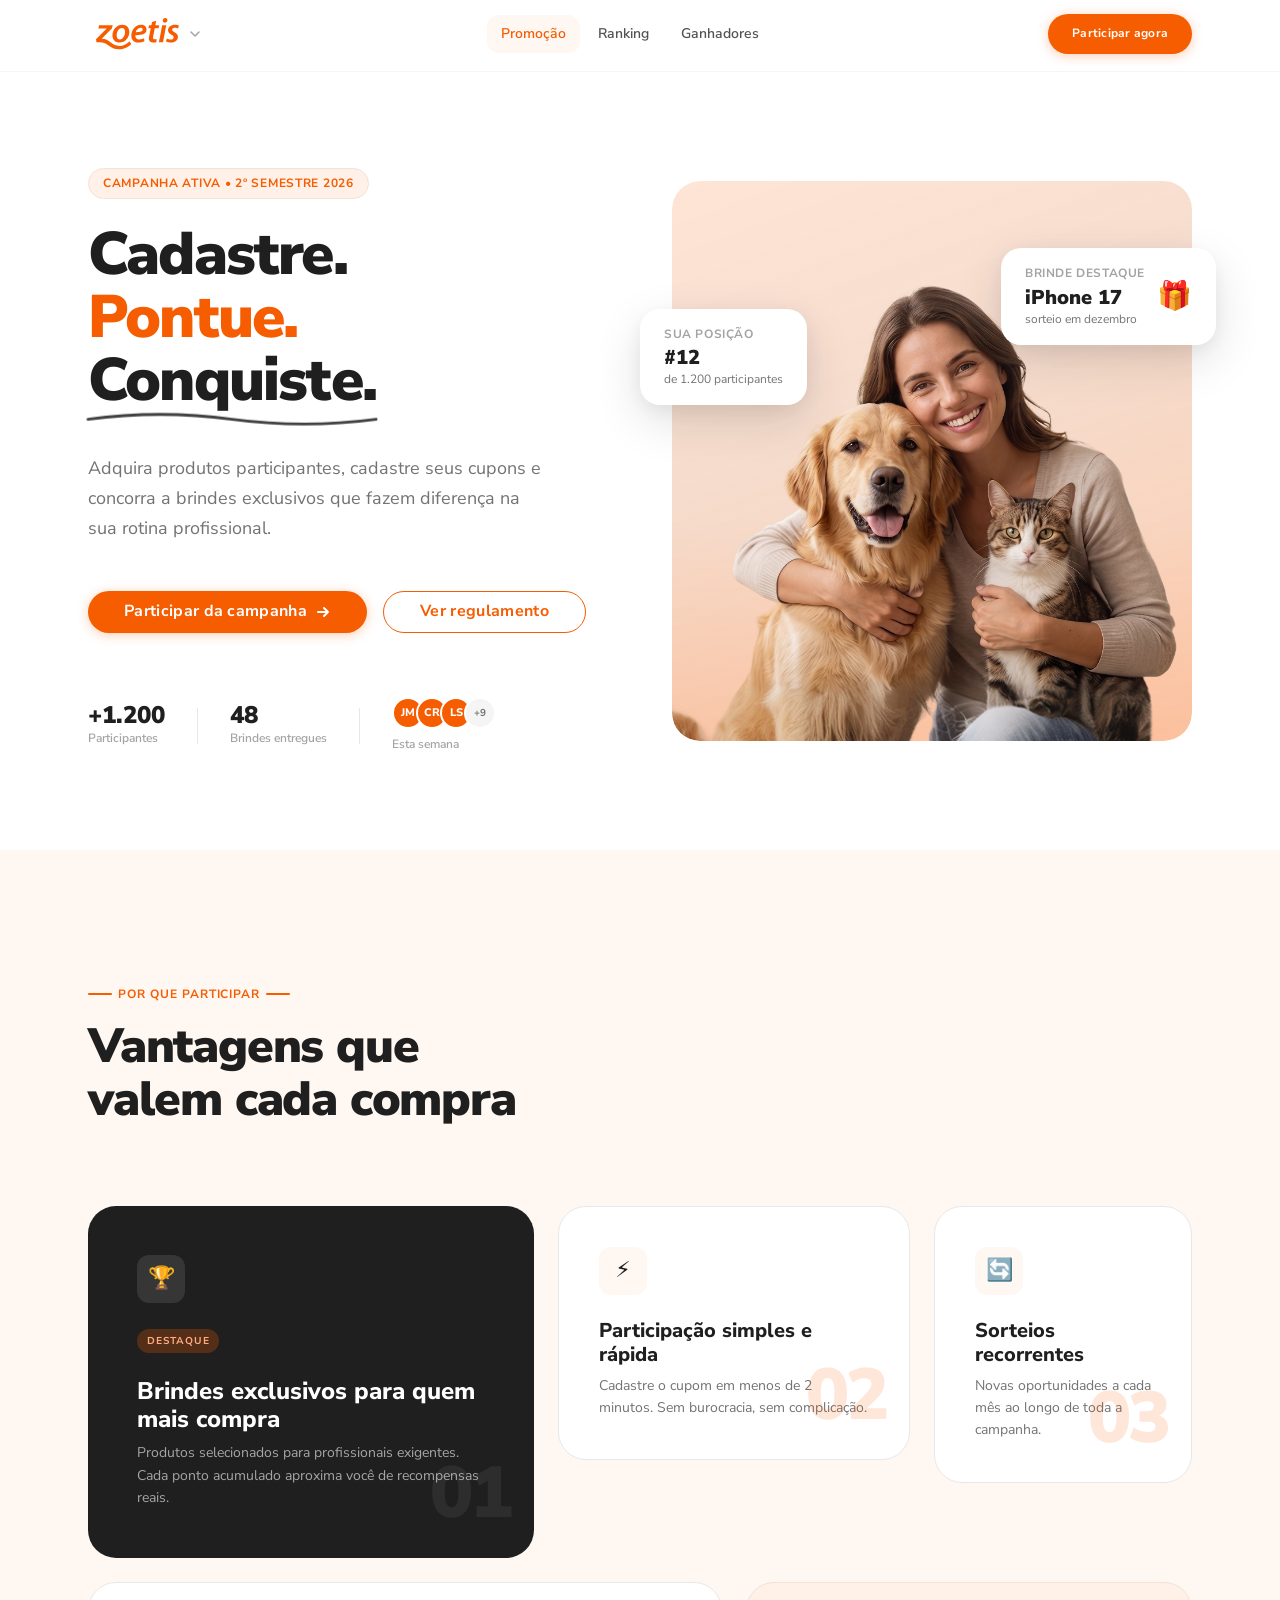
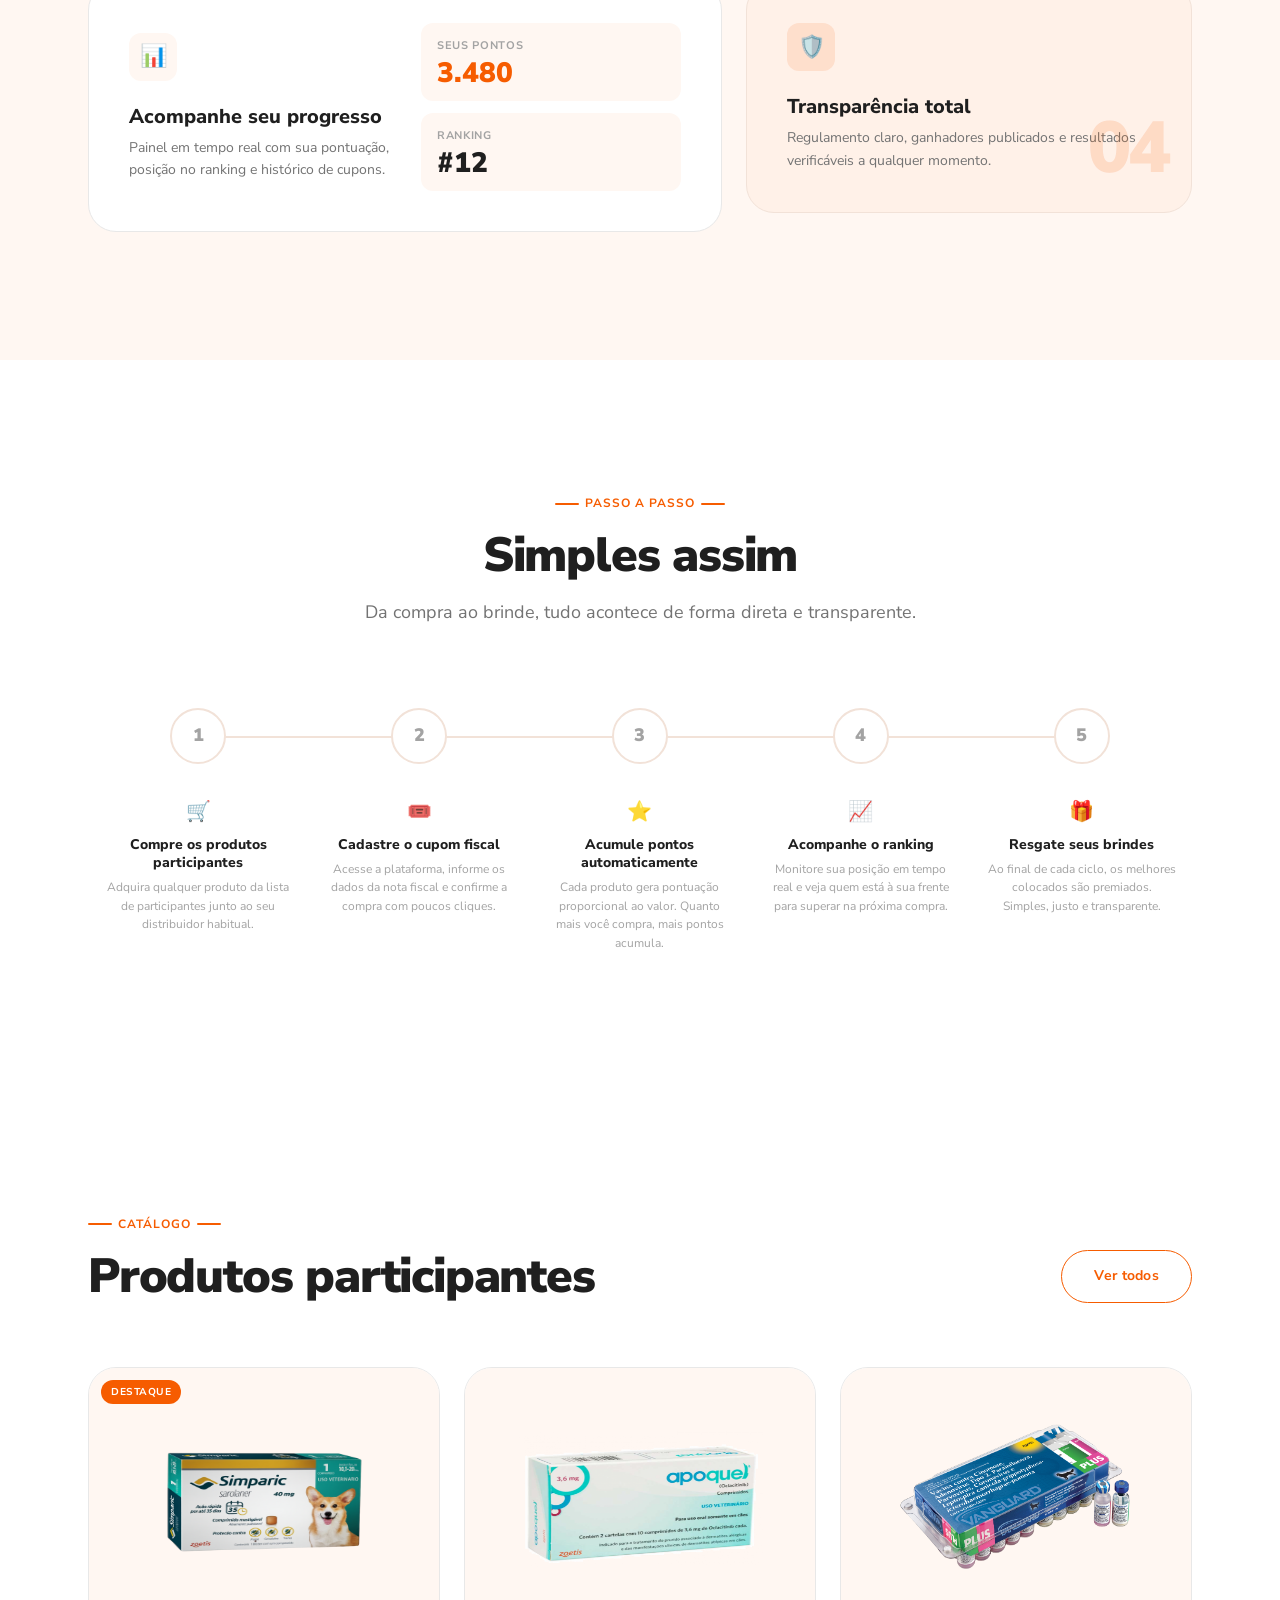
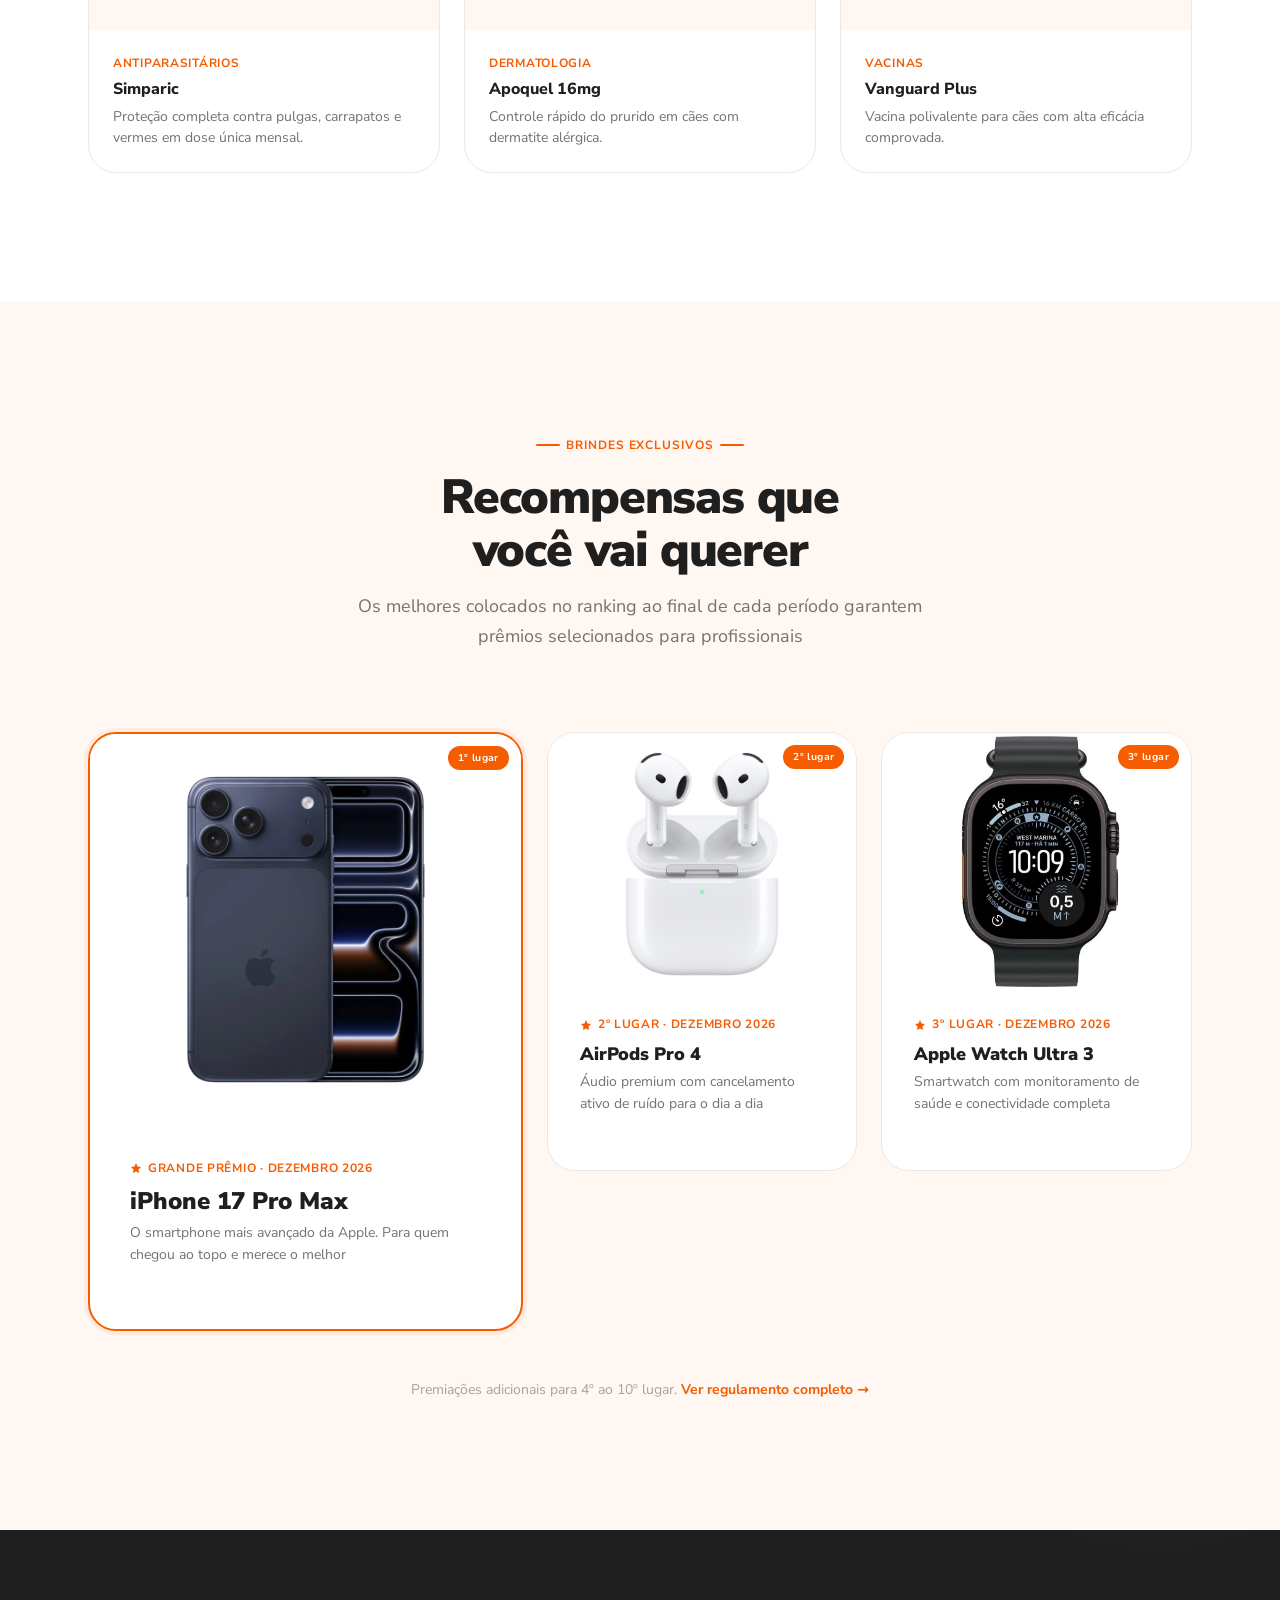
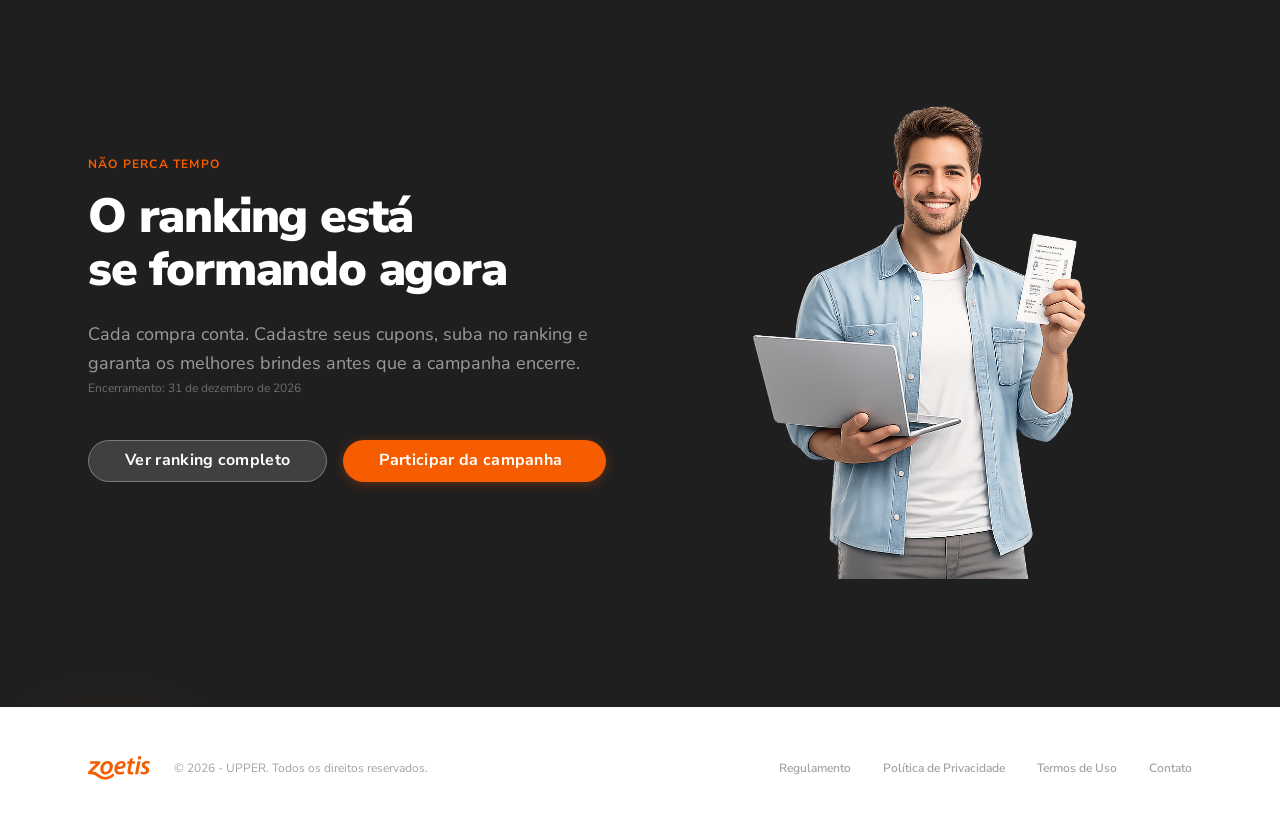
==== commit b62e0c44: "Ajustes de visões por acessos (usuário X ADM)" ====
--- a/admin.html
+++ b/admin.html
@@ -46,11 +46,12 @@
           <a href="area-logada.html#promocao" class="header__nav-link">Promoção</a>
           <a href="ranking.html" class="header__nav-link">Ranking</a>
           <a href="winners.html" class="header__nav-link">Ganhadores</a>
-          <a href="admin.html" class="header__nav-link active" aria-current="page">Admin</a>
+          <a href="admin.html" class="header__nav-link active" aria-current="page">Administração</a>
         </nav>
 
         <!-- Actions -->
         <div class="header__actions">
+          <a href="ranking.html#notas-fiscais" class="btn btn--primary btn--sm">Registrar nota</a>
           <div class="user-menu" id="userMenu">
             <button class="user-menu__trigger" id="userMenuTrigger" type="button" aria-haspopup="true"
               aria-expanded="false">
@@ -59,6 +60,10 @@
               <span class="user-menu__arrow" aria-hidden="true">▾</span>
             </button>
             <div class="user-menu__dropdown" id="userDropdown" role="menu" aria-label="Menu do usuário">
+              <button class="user-menu__item" id="campaignSelectButton" type="button" role="menuitem">
+                <i class="fa-solid fa-layer-group"></i>
+                Selecionar campanha
+              </button>
               <button class="user-menu__item" id="logoutButton" type="button" role="menuitem">
                 <i class="fa-solid fa-right-from-bracket"></i>
                 Sair
@@ -82,6 +87,7 @@
     <a href="ranking.html">Ranking</a>
     <a href="winners.html">Ganhadores</a>
     <a href="admin.html" class="active" aria-current="page">Admin</a>
+    <a href="ranking.html#notas-fiscais" class="btn btn--primary" style="margin-top:8px; display:flex; justify-content:center;">Registrar nota</a>
   </nav>
 
   <main>
@@ -97,6 +103,10 @@
               <span class="admin-intro__line" aria-hidden="true"></span>
               Administração
               <span class="admin-intro__line" aria-hidden="true"></span>
+            </div>
+            <div class="admin-selected-campaign" aria-live="polite">
+              <span id="admin-selected-campaign">Campanha selecionada: Simparic Trio — Compre &amp; Ganhe</span>
+              <button class="admin-selected-campaign__btn" id="campaignChangeButton" type="button">Alterar</button>
             </div>
             <h1 class="admin-intro__title" id="admin-page-title">Painel administrativo</h1>
             <p class="admin-intro__desc">Gerencie usuários participantes e acompanhe o desempenho das notas fiscais da
@@ -417,6 +427,28 @@
     </div>
   </div>
 
+  <!-- Modal: Seleção de campanha -->
+  <div class="modal" id="modal-campaign-select" role="dialog" aria-modal="true"
+    aria-labelledby="modal-campaign-select-title" aria-hidden="true">
+    <div class="modal__dialog modal__dialog--lg">
+      <div class="modal__head">
+        <div>
+          <h2 class="modal__title" id="modal-campaign-select-title">Selecionar campanha</h2>
+          <p class="modal__subtitle">Escolha a campanha para atualizar os dados do painel administrativo.</p>
+        </div>
+        <button class="modal__close" type="button" aria-label="Fechar modal">
+          <svg width="18" height="18" viewBox="0 0 18 18" fill="none" aria-hidden="true">
+            <path d="M4 4l10 10M14 4L4 14" stroke="currentColor" stroke-width="2" stroke-linecap="round" />
+          </svg>
+        </button>
+      </div>
+      <div class="modal__body">
+        <div class="campaign-modal__filters" id="campaign-modal-filters" aria-label="Filtrar campanhas"></div>
+        <div class="campaign-modal__grid" id="campaign-modal-grid" role="list" aria-label="Campanhas disponíveis"></div>
+      </div>
+    </div>
+  </div>
+
   <!-- Modal: Prévia do Anexo -->
   <div class="modal" id="modal-note-preview" role="dialog" aria-modal="true" aria-labelledby="modal-note-preview-title"
     aria-hidden="true">
--- a/css/styles.css
+++ b/css/styles.css
@@ -144,7 +144,7 @@
 }
 
 .container--wide {
-  max-width: var(--container-wide);
+  max-width: var(--container-max);
 }
 
 .visually-hidden {
@@ -558,6 +558,7 @@
   top: calc(100% + 12px);
   right: 0;
   min-width: 150px;
+  width: 220px;
   padding: 8px;
   border: 1px solid var(--neutral-100);
   border-radius: 14px;
--- a/css/admin.css
+++ b/css/admin.css
@@ -7,8 +7,6 @@
   padding-top: calc(var(--header-h) + var(--sp-8));
   padding-bottom: var(--sp-6);
   background-color: #FFFFFF;
-  /* background: var(--color-surface-alt); */
-  border-bottom: 1px solid var(--color-border);
 }
 
 .admin-intro__content {
@@ -16,6 +14,7 @@
   align-items: flex-end;
   justify-content: space-between;
   gap: var(--sp-6);
+  max-height: 20vh;
 }
 
 .admin-intro__copy {
@@ -58,8 +57,39 @@
   margin-top: var(--sp-1);
 }
 
+.admin-selected-campaign {
+  display: inline-flex;
+  align-items: center;
+  gap: 12px;
+  width: fit-content;
+  margin-top: 16px;
+  padding: 10px 14px 10px 0px;
+  background: #FFFFFF;
+  color: var(--color-text);
+  font-size: var(--text-sm);
+  font-weight: 800;
+}
+
+.admin-selected-campaign__btn {
+  border: 1px solid var(--color-primary);
+  border-radius: var(--radius-pill);
+  background: transparent;
+  color: var(--color-primary);
+  font-family: var(--font-base);
+  font-size: var(--text-xs);
+  font-weight: 900;
+  padding: 6px 12px;
+  cursor: pointer;
+  transition: background var(--duration-fast), color var(--duration-fast);
+}
+
+.admin-selected-campaign__btn:hover {
+  background: var(--color-primary);
+  color: #FFFFFF;
+}
+
 .admin-intro__image {
-  flex: 0 0 min(32vw, 240px);
+  flex: 0 0 min(32vw, 190px);
   width: min(32vw, 240px);
   color: var(--color-primary);
 }
@@ -342,6 +372,11 @@
 }
 
 @media (max-width: 768px) {
+  .campaign-modal__grid {
+    grid-template-columns: 1fr;
+    min-height: 0;
+  }
+
   .admin-intro__content {
     align-items: flex-start;
     flex-direction: column;
@@ -382,6 +417,10 @@
 }
 
 @media (max-width: 480px) {
+  .campaign-modal__grid {
+    grid-template-columns: 1fr;
+  }
+
   .admin-kpis {
     grid-template-columns: 1fr 1fr;
   }
@@ -419,6 +458,7 @@
   justify-content: space-between;
   flex: 1;
   min-width: 30%;
+  gap: var(--sp-1);
 }
 
 .admin-search__label {
@@ -589,9 +629,6 @@
   flex-direction: column;
   align-items: center;
   padding: 5px 10px;
-  /* border-radius: var(--radius-xs); */
-  /* background: var(--neutral-50); */
-  /* border: 1px solid var(--neutral-200); */
   min-width: 60px;
   text-align: center;
 }
@@ -821,6 +858,260 @@
   padding-bottom: 0;
 }
 
+.campaign-modal__filters {
+  display: flex;
+  width: 100%;
+  align-items: center;
+  justify-content: center;
+  flex-wrap: wrap;
+  gap: var(--sp-1);
+  margin-bottom: 12px;
+}
+
+.campaign-modal__filter {
+  display: inline-flex;
+  align-items: center;
+  gap: 6px;
+  padding: 8px 18px;
+  border-radius: var(--radius-pill);
+  font-size: var(--text-sm);
+  font-weight: 700;
+  letter-spacing: 0.01em;
+  cursor: pointer;
+  border: 1.5px solid var(--neutral-200);
+  background: #FFFFFF;
+  color: var(--neutral-600);
+  font-family: var(--font-base);
+  transition: background var(--duration-fast) var(--ease-out),
+    border-color var(--duration-fast) var(--ease-out),
+    color var(--duration-fast) var(--ease-out),
+    box-shadow var(--duration-fast) var(--ease-out),
+    transform var(--duration-fast) var(--ease-out);
+}
+
+.campaign-modal__filter:hover {
+  border-color: var(--color-border);
+  color: var(--color-primary);
+  background: var(--color-surface);
+  transform: translateY(-1px);
+}
+
+.campaign-modal__filter.active {
+  background: var(--color-primary);
+  border-color: var(--color-primary);
+  color: #FFFFFF;
+  box-shadow: 0 3px 12px rgba(var(--color-primary-rgb), 0.28);
+}
+
+.campaign-modal__filter-count {
+  display: inline-flex;
+  align-items: center;
+  justify-content: center;
+  width: 18px;
+  height: 18px;
+  border-radius: 50%;
+  font-size: 10px;
+  font-weight: 800;
+  background: var(--neutral-100);
+  color: var(--neutral-500);
+}
+
+.campaign-modal__filter.active .campaign-modal__filter-count {
+  background: rgba(255,255,255,0.25);
+  color: inherit;
+}
+
+.campaign-modal__grid {
+  display: grid;
+  grid-template-columns: repeat(2, minmax(0, 1fr));
+  gap: 14px;
+  min-height: 622px;
+  align-content: start;
+}
+
+.campaign-card {
+  position: relative;
+  overflow: hidden;
+  display: flex;
+  flex-direction: row;
+  height: 140px;
+  padding: 0;
+  border: 1px solid var(--neutral-200);
+  border-radius: var(--radius-md);
+  background: #FFFFFF;
+  text-align: left;
+  cursor: pointer;
+  transition: border-color var(--duration-fast), box-shadow var(--duration-fast), transform var(--duration-fast);
+}
+
+.campaign-card:hover,
+.campaign-card.active {
+  border-color: var(--color-primary);
+  box-shadow: var(--shadow-md);
+  transform: translateY(-1px);
+}
+
+.campaign-card__banner {
+  position: relative;
+  height: 100%;
+  width: 34%;
+  min-width: 150px;
+  overflow: hidden;
+  flex-shrink: 0;
+}
+
+.campaign-card__banner-inner {
+  width: 100%;
+  height: 100%;
+  display: flex;
+  align-items: center;
+  justify-content: center;
+  overflow: hidden;
+  padding: 20px;
+}
+
+.campaign-card__banner-inner::before {
+  content: '';
+  position: absolute;
+  inset: 0;
+  opacity: 0.07;
+  background-image: radial-gradient(circle at 20% 80%, #FFF 0%, transparent 50%),
+                    radial-gradient(circle at 80% 20%, #FFF 0%, transparent 50%);
+}
+
+.campaign-card__banner-inner img {
+  position: relative;
+  z-index: 1;
+  width: 100%;
+  height: 100%;
+  object-fit: contain;
+}
+
+.campaign-card.promo-card--c1 .campaign-card__banner-inner { background: linear-gradient(135deg, #FFF0E8 0%, #FFDEC8 100%); }
+.campaign-card.promo-card--c2 .campaign-card__banner-inner { background: linear-gradient(135deg, #E8F5EE 0%, #C8EDD8 100%); }
+.campaign-card.promo-card--c3 .campaign-card__banner-inner { background: linear-gradient(135deg, #E8EEF8 0%, #C8D8F0 100%); }
+.campaign-card.promo-card--c4 .campaign-card__banner-inner { background: linear-gradient(135deg, #FFF8E0 0%, #FFEEB0 100%); }
+.campaign-card.promo-card--c5 .campaign-card__banner-inner { background: linear-gradient(135deg, #F0E8FF 0%, #DECFF5 100%); }
+.campaign-card.promo-card--c6 .campaign-card__banner-inner { background: linear-gradient(135deg, #E8F8FF 0%, #C0E8F8 100%); }
+
+.campaign-card__tag {
+  position: absolute;
+  top: 10px;
+  left: 10px;
+  z-index: 2;
+  padding: 4px 9px;
+  border-radius: var(--radius-pill);
+  font-size: 10px;
+  font-weight: 800;
+  letter-spacing: 0.06em;
+  text-transform: uppercase;
+  color: #FFFFFF;
+}
+
+.campaign-card__tag--brindes { background: rgba(145, 9, 77, 0.9); }
+.campaign-card__tag--bonificacao { background: rgba(30,120,60,0.88); }
+.campaign-card__tag--compre-ganhe { background: rgba(10,80,160,0.88); }
+
+.campaign-card__ribbon {
+  position: absolute;
+  top: 10px;
+  right: 10px;
+  z-index: 2;
+  display: flex;
+  align-items: center;
+  gap: 4px;
+  background: rgba(255,255,255,0.95);
+  border-radius: var(--radius-pill);
+  padding: 4px 9px;
+  font-size: 10px;
+  font-weight: 800;
+  color: #C0392B;
+  box-shadow: var(--shadow-xs);
+}
+
+.campaign-card__ribbon-dot {
+  width: 6px;
+  height: 6px;
+  border-radius: 50%;
+  background: #C0392B;
+}
+
+.campaign-card__body {
+  display: flex;
+  flex-direction: column;
+  flex: 1;
+  padding: 14px 14px 0;
+}
+
+.campaign-card__title {
+  color: var(--color-text);
+  font-size: var(--text-base);
+  font-weight: 900;
+  line-height: 1.25;
+  margin-bottom: 8px;
+  margin-top: 32px;
+}
+
+.campaign-card__desc {
+  color: var(--neutral-500);
+  font-size: var(--text-sm);
+  line-height: 1.45;
+  overflow: hidden;
+}
+
+.campaign-card__validity {
+  color: var(--neutral-400);
+  font-size: var(--text-xs);
+  font-weight: 700;
+  margin-top: 10px;
+}
+
+.campaign-card__kpis {
+  display: flex;
+  flex-direction: column;
+  text-align: center;
+  border-top: 1px solid var(--neutral-100);
+  background: var(--neutral-50);
+}
+
+.campaign-card__kpis > div {
+  flex: 1;
+  padding: 10px 12px;
+}
+
+.campaign-card__kpis > div + div {
+  border-left: 1px solid var(--neutral-100);
+}
+
+.campaign-card__kpis span {
+  display: block;
+  color: var(--neutral-500);
+  font-size: var(--text-xs);
+  font-weight: 700;
+  margin-bottom: 2px;
+}
+
+.campaign-card__kpis strong {
+  color: var(--color-text);
+  font-size: var(--text-sm);
+  font-weight: 800;
+}
+
+.campaign-modal__pagination {
+  grid-column: 1 / -1;
+  margin-top: 2px;
+}
+
+#modal-user-notes .modal__dialog {
+  height: 780px;
+  max-height: calc(100vh - 32px);
+}
+
+#modal-user-notes .modal__body {
+  overflow: hidden;
+  min-height: 0;
+}
+
 .modal__confirm-text {
   font-size: var(--text-base);
   color: var(--neutral-700);
@@ -981,6 +1272,7 @@
   display: flex;
   flex-direction: column;
   gap: var(--sp-2);
+  min-height: 0;
 }
 
 .notes-empty {
@@ -1120,7 +1412,7 @@
   display: flex;
   flex-direction: column;
   gap: var(--sp-2);
-  max-width: 90%;
+  width: 100%;
 }
 
 .kpi-modal-tools {
@@ -1168,14 +1460,16 @@
 }
 
 .kpi-note {
-  display: flex;
-  align-items: flex-start;
-  gap: var(--sp-3);
+  display: grid;
+  grid-template-columns: minmax(220px, 1fr) minmax(360px, 1.35fr) auto;
+  align-items: center;
+  column-gap: var(--sp-5);
+  row-gap: var(--sp-2);
   padding: var(--sp-2) var(--sp-3);
-  /* border: 1px solid var(--neutral-200); */
-  /* border-radius: var(--radius-sm); */
+  border: 1px solid var(--neutral-200);
+  border-radius: var(--radius-sm);
   background: #FFFFFF;
-  flex-wrap: wrap;
+  width: 100%;
   transition: box-shadow var(--duration-fast);
 }
 
@@ -1188,8 +1482,7 @@
   display: flex;
   align-items: center;
   gap: var(--sp-2);
-  min-width: 190px;
-  flex: 1 1 190px;
+  min-width: 0;
 }
 
 .kpi-note__avatar {
@@ -1227,11 +1520,18 @@
 
 .kpi-note__meta {
   display: flex;
-  align-items: center;
-  flex-wrap: wrap;
-  gap: 16px;
-  flex: 1 2 530px;
-  /* flex: 2 1 260px; */
+  flex-direction: column;
+  gap: 4px;
+  min-width: 0;
+}
+
+.kpi-note__meta-main,
+.kpi-note__meta-sub {
+  display: grid;
+  grid-template-columns: minmax(0, 1fr) auto;
+  align-items: baseline;
+  gap: var(--sp-3);
+  min-width: 0;
 }
 
 .kpi-note__number {
@@ -1251,27 +1551,35 @@
 .kpi-note__resp {
   font-size: var(--text-xs);
   color: var(--neutral-500);
+  min-width: 0;
+}
+
+.kpi-note__file,
+.kpi-note__resp {
+  overflow: hidden;
+  text-overflow: ellipsis;
+  white-space: nowrap;
 }
 
 .kpi-note__actions {
   display: flex;
   flex-direction: row;
-  align-items: stretch;
+  align-items: center;
+  justify-content: flex-end;
   gap: var(--sp-1);
   flex-shrink: 0;
-  width: 132px;
+  min-width: 262px;
 }
 
 .kpi-note__actions .btn-note {
-  width: 100%;
+  width: auto;
   justify-content: center;
 }
 
 .kpi-note__justificativa {
-  width: 100%;
+  grid-column: 1 / -1;
   font-size: var(--text-xs);
   color: #7F1D1D;
-  background: #FEF2F2;
   border-radius: var(--radius-xs);
   padding: 6px 10px;
   line-height: 1.5;
@@ -1315,7 +1623,6 @@
 }
 
 .btn-note--attachment {
-  /* background: rgba(var(--color-primary-rgb), 0.08); */
   color: var(--color-primary);
   border: 1px solid rgba(var(--color-primary-rgb));
 }
@@ -1452,12 +1759,22 @@
     margin-right: calc(var(--sp-3) * -1);
   }
 
-  .kpi-note__user {
-    flex: 1 1 100%;
-  }
-
-  .kpi-note__meta {
-    flex: 1 1 100%;
+  .kpi-note {
+    grid-template-columns: 1fr;
+    align-items: stretch;
+  }
+
+  .kpi-note__actions {
+    min-width: 0;
+    width: 100%;
+    justify-content: flex-start;
+    flex-wrap: wrap;
+  }
+
+  .kpi-note__meta-main,
+  .kpi-note__meta-sub {
+    grid-template-columns: 1fr;
+    gap: 2px;
   }
 
   .note-item__details {
@@ -1520,6 +1837,7 @@
   flex-direction: column;
   gap: 0;
   min-height: 0;
+  height: 100%;
 }
 
 .notes-tabs__nav {
@@ -1579,6 +1897,8 @@
 
 .notes-tabs__content {
   flex: 1;
+  min-height: 0;
+  overflow: hidden;
 }
 
 @media (max-width: 480px) {
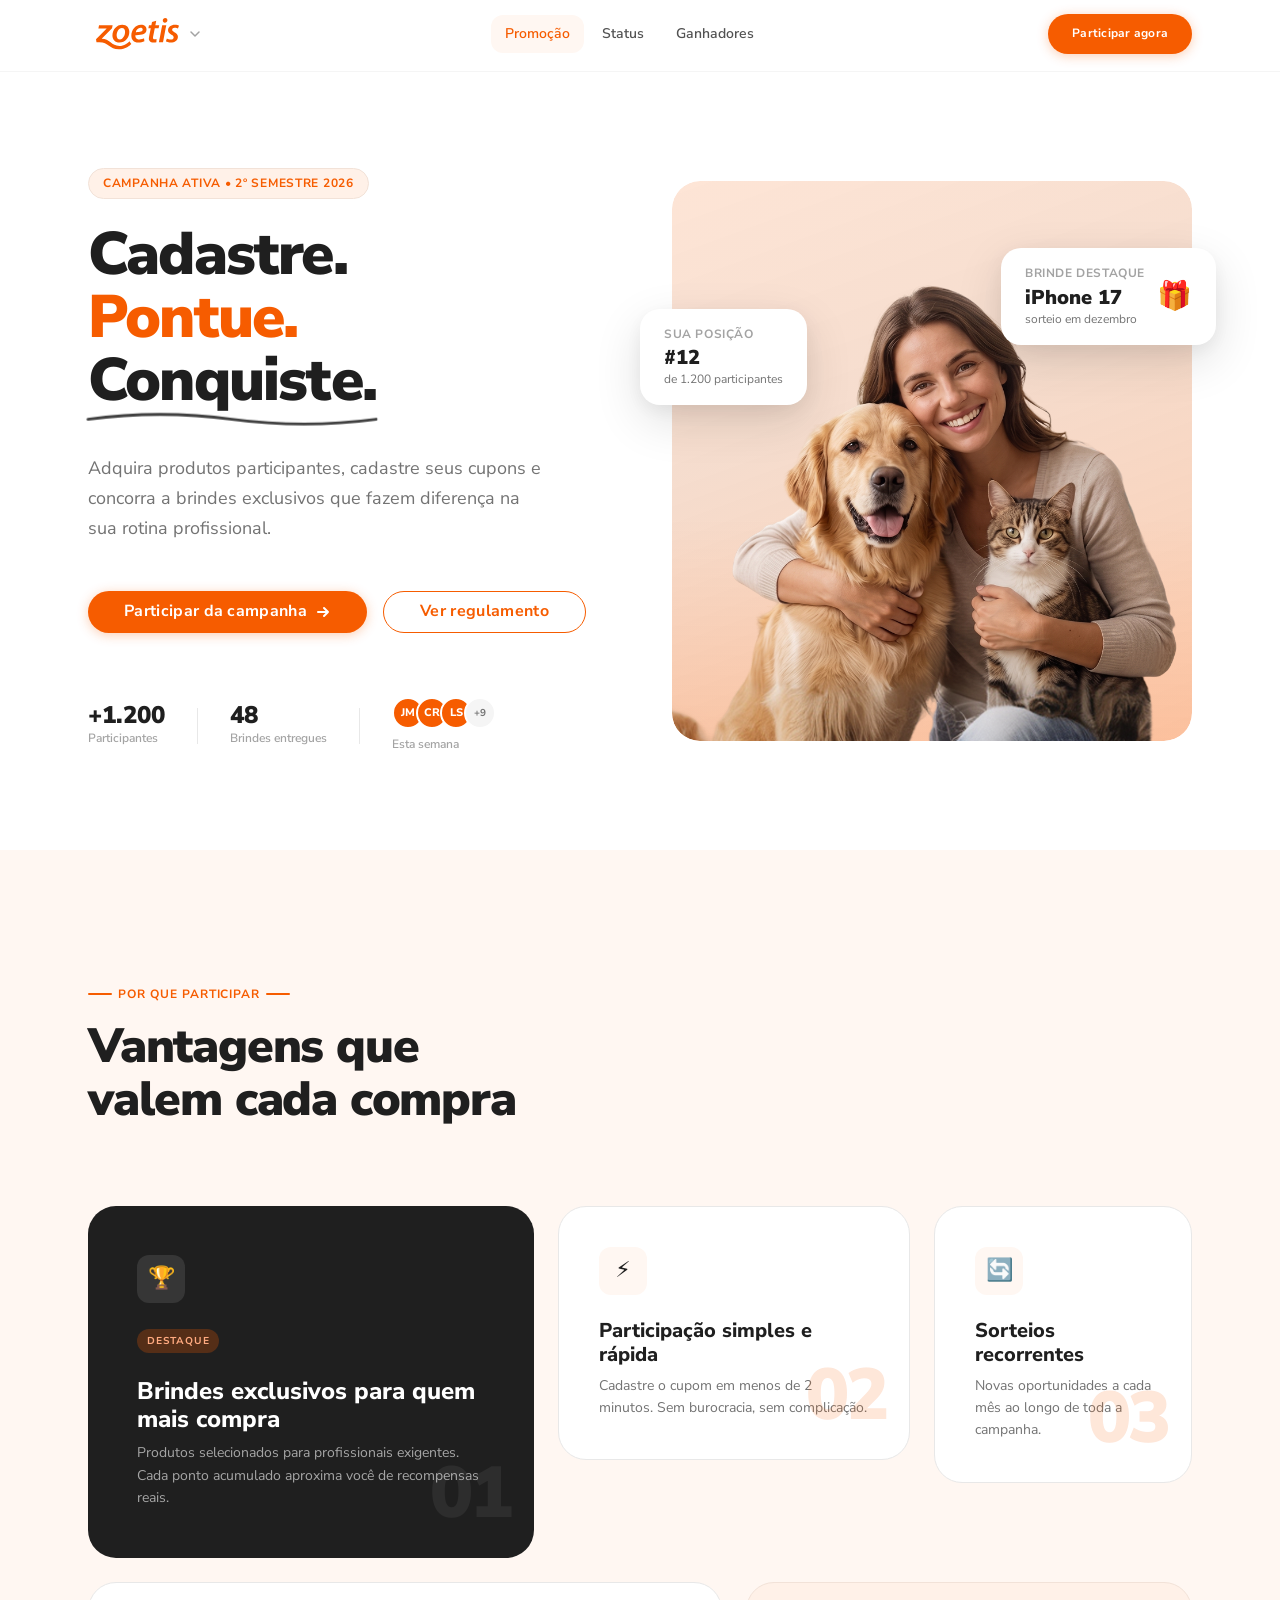
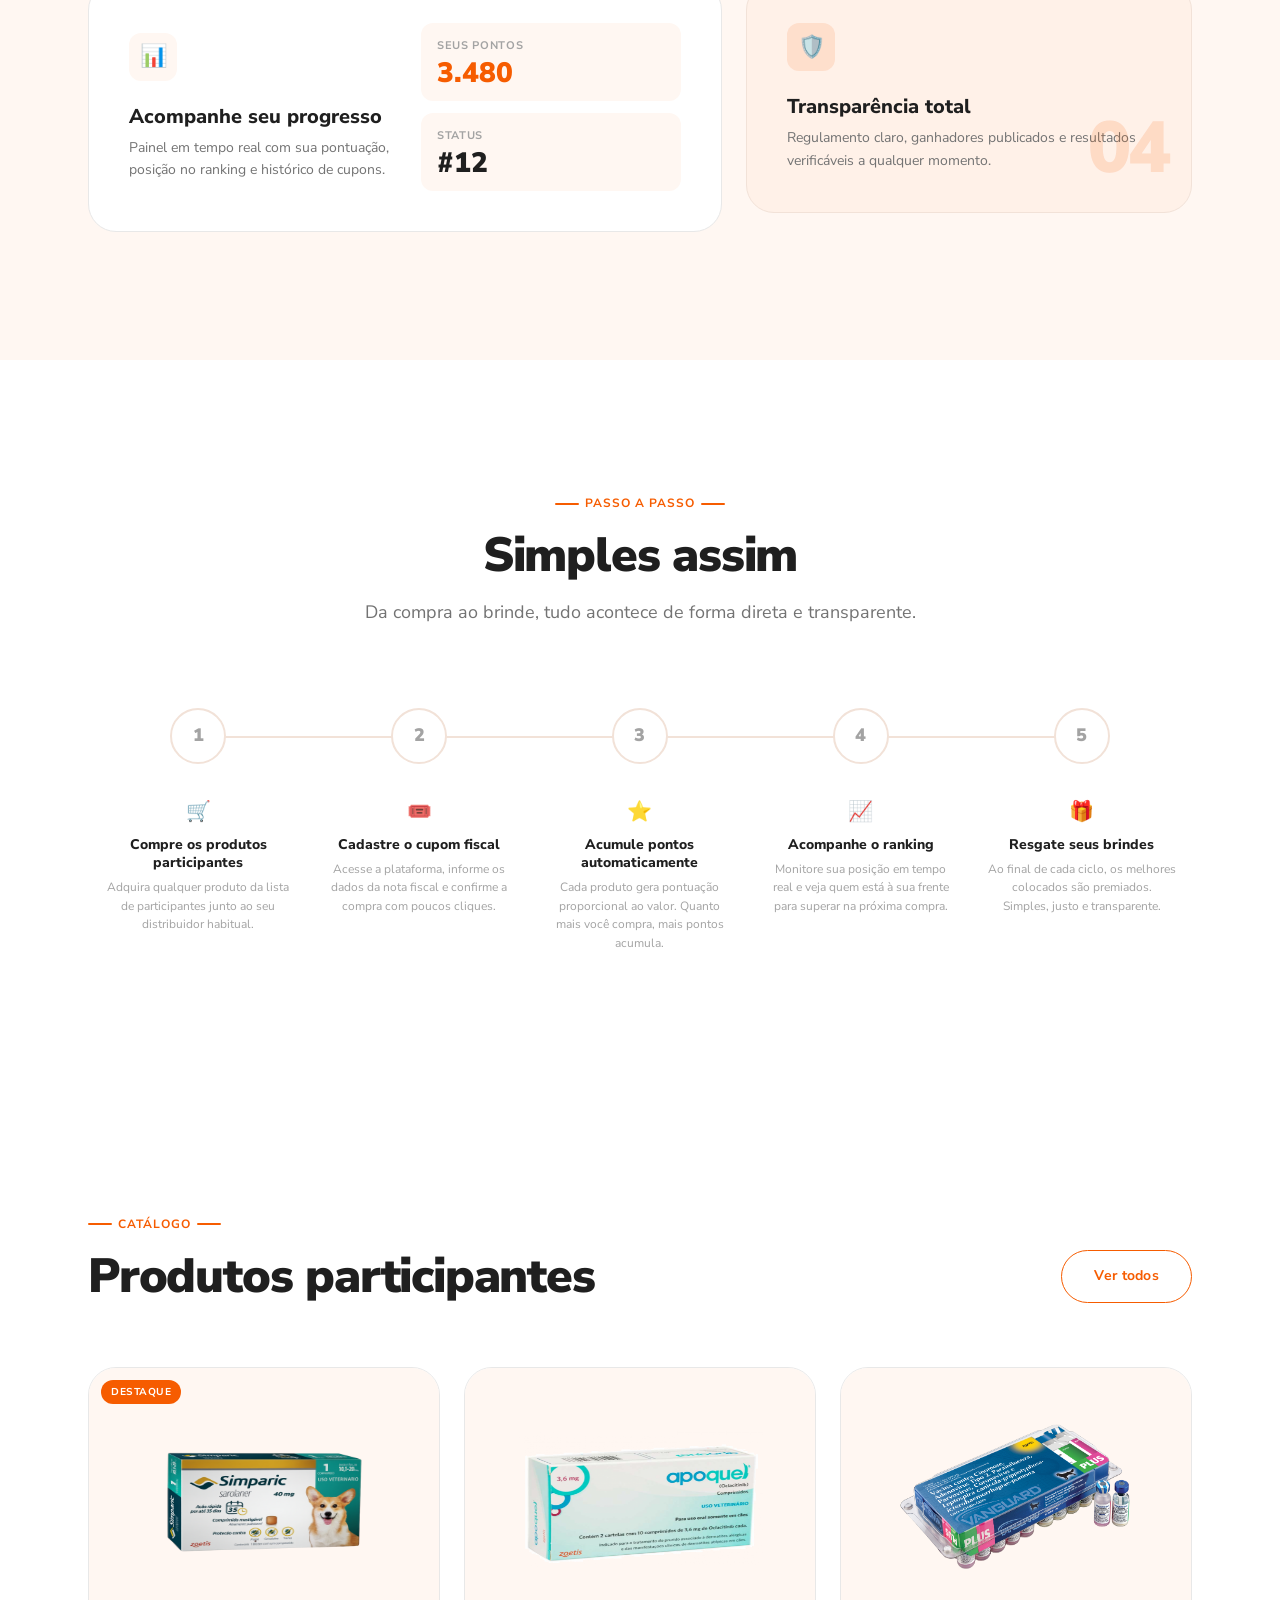
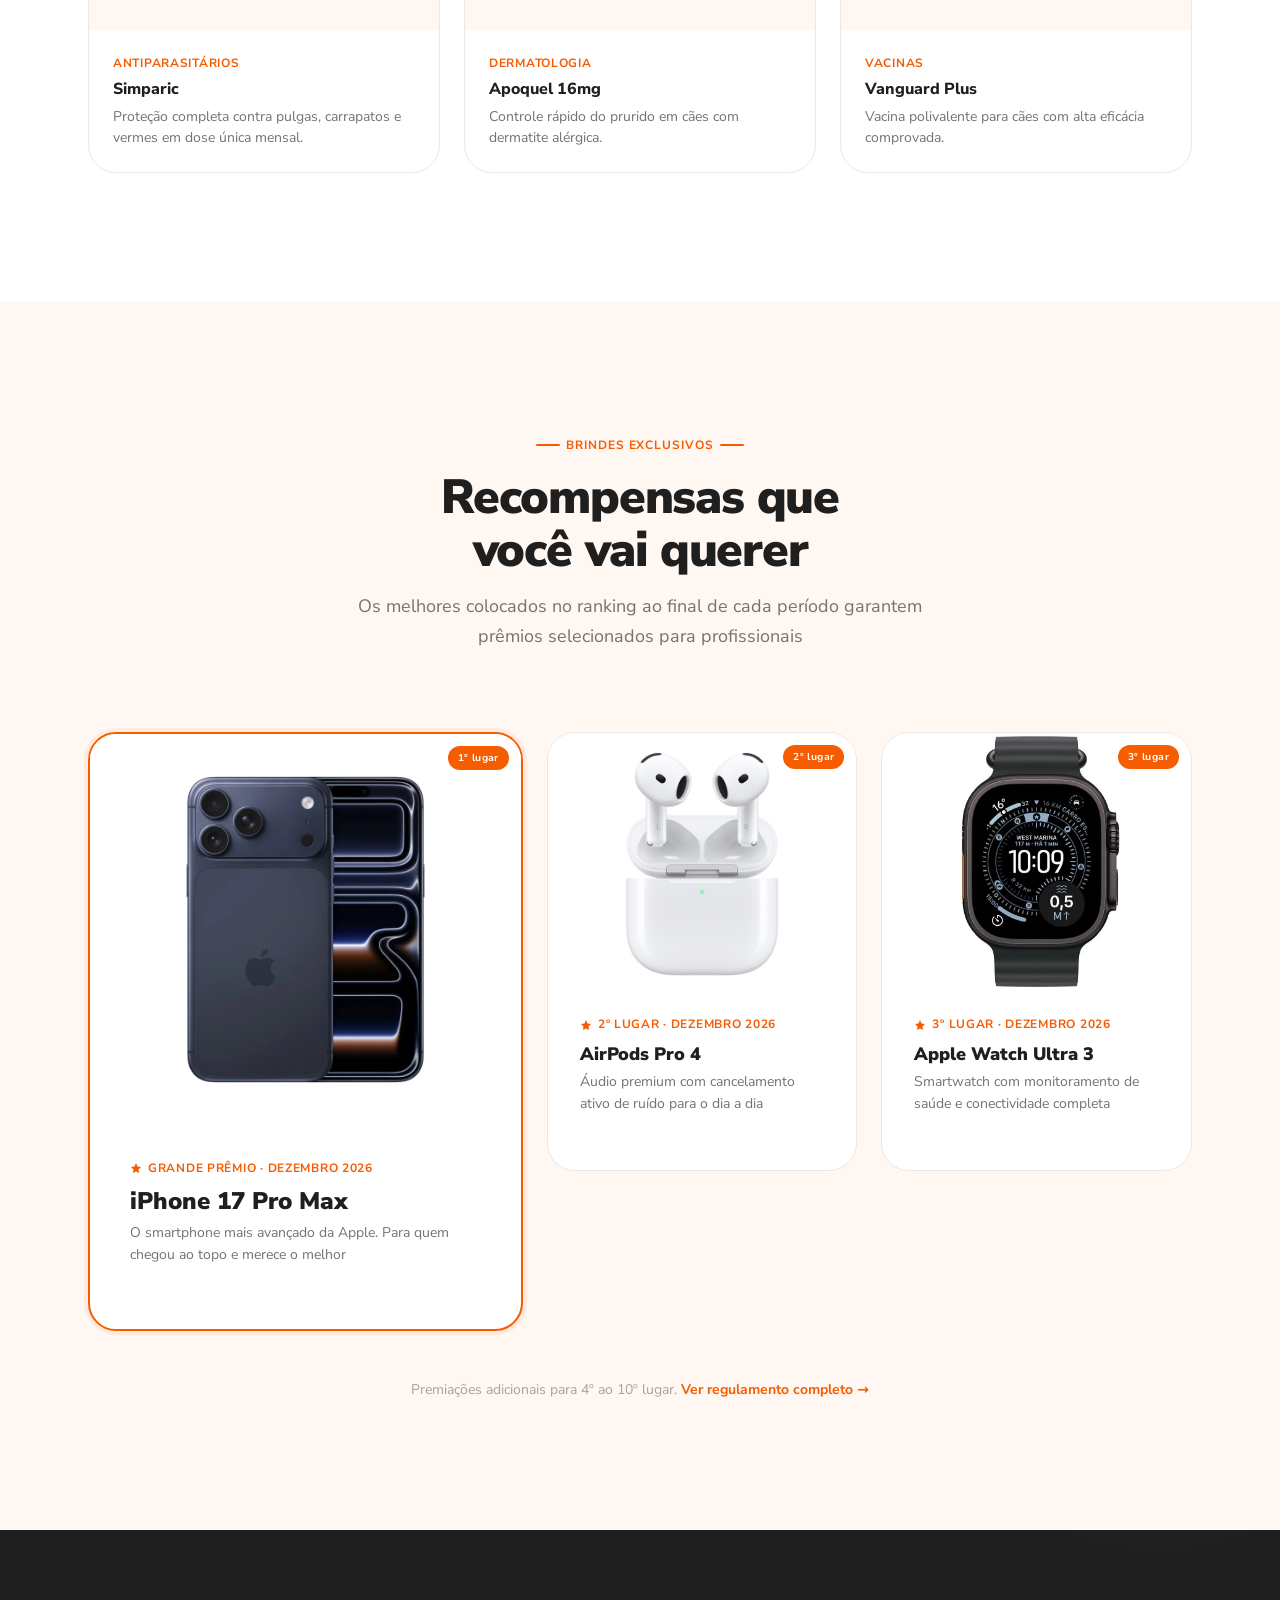
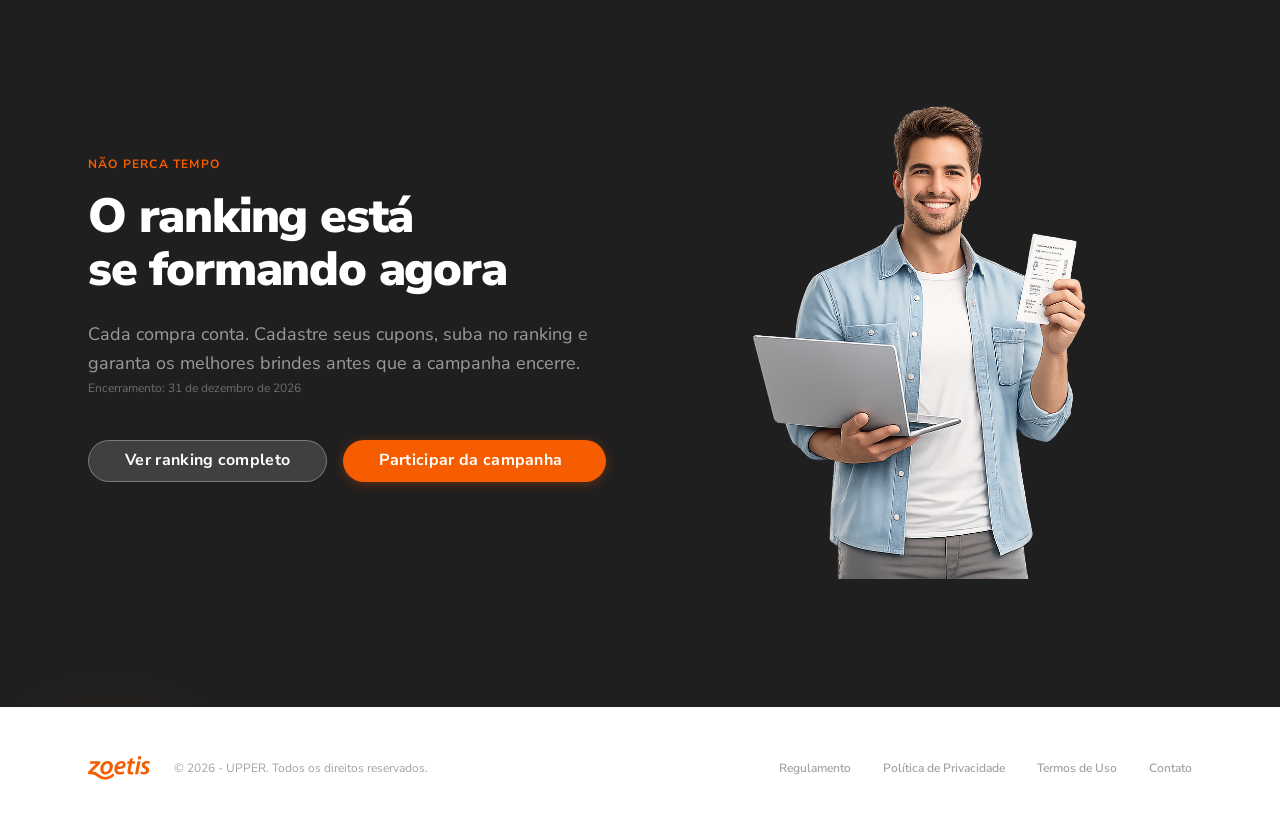
==== commit 460b4dbe: "Primeiros ajustes página ranking/status de acordo com tipo combo" ====
--- a/admin.html
+++ b/admin.html
@@ -44,7 +44,7 @@
         <!-- Desktop Nav -->
         <nav class="header__nav" aria-label="Menu principal">
           <a href="area-logada.html#promocao" class="header__nav-link">Promoção</a>
-          <a href="ranking.html" class="header__nav-link">Ranking</a>
+          <a href="ranking.html" class="header__nav-link">Status</a>
           <a href="winners.html" class="header__nav-link">Ganhadores</a>
           <a href="admin.html" class="header__nav-link active" aria-current="page">Administração</a>
         </nav>
@@ -84,7 +84,7 @@
   <!-- Mobile nav drawer -->
   <nav class="mobile-nav" aria-label="Menu mobile">
     <a href="area-logada.html#promocao">Promoção</a>
-    <a href="ranking.html">Ranking</a>
+    <a href="ranking.html">Status</a>
     <a href="winners.html">Ganhadores</a>
     <a href="admin.html" class="active" aria-current="page">Admin</a>
     <a href="ranking.html#notas-fiscais" class="btn btn--primary" style="margin-top:8px; display:flex; justify-content:center;">Registrar nota</a>
--- a/css/styles.css
+++ b/css/styles.css
@@ -558,7 +558,7 @@
   top: calc(100% + 12px);
   right: 0;
   min-width: 150px;
-  width: 220px;
+  width: 260px;
   padding: 8px;
   border: 1px solid var(--neutral-100);
   border-radius: 14px;
@@ -615,6 +615,45 @@
   background: #FEF2F2;
   color: #B91C1C;
   outline: none;
+}
+
+.user-menu__section {
+  position: relative;
+  z-index: 1;
+  display: flex;
+  flex-direction: column;
+  gap: 4px;
+  margin: 6px 0;
+  padding: 8px 0;
+  border-top: 1px solid var(--neutral-100);
+  border-bottom: 1px solid var(--neutral-100);
+}
+
+.user-menu__section-label {
+  padding: 0 12px 4px;
+  color: var(--neutral-400);
+  font-size: 10px;
+  font-weight: 900;
+  letter-spacing: 0.08em;
+  text-transform: uppercase;
+}
+
+.user-menu__item--choice:hover,
+.user-menu__item--choice:focus-visible {
+  background: var(--color-surface);
+  color: var(--color-primary);
+}
+
+.user-menu__item--choice.is-active {
+  background: var(--color-primary);
+  color: #FFFFFF;
+  box-shadow: 0 3px 12px rgba(var(--color-primary-rgb), 0.20);
+}
+
+.user-menu__item--choice.is-active:hover,
+.user-menu__item--choice.is-active:focus-visible {
+  background: var(--color-primary);
+  color: #FFFFFF;
 }
 
 /* Mobile menu toggle */
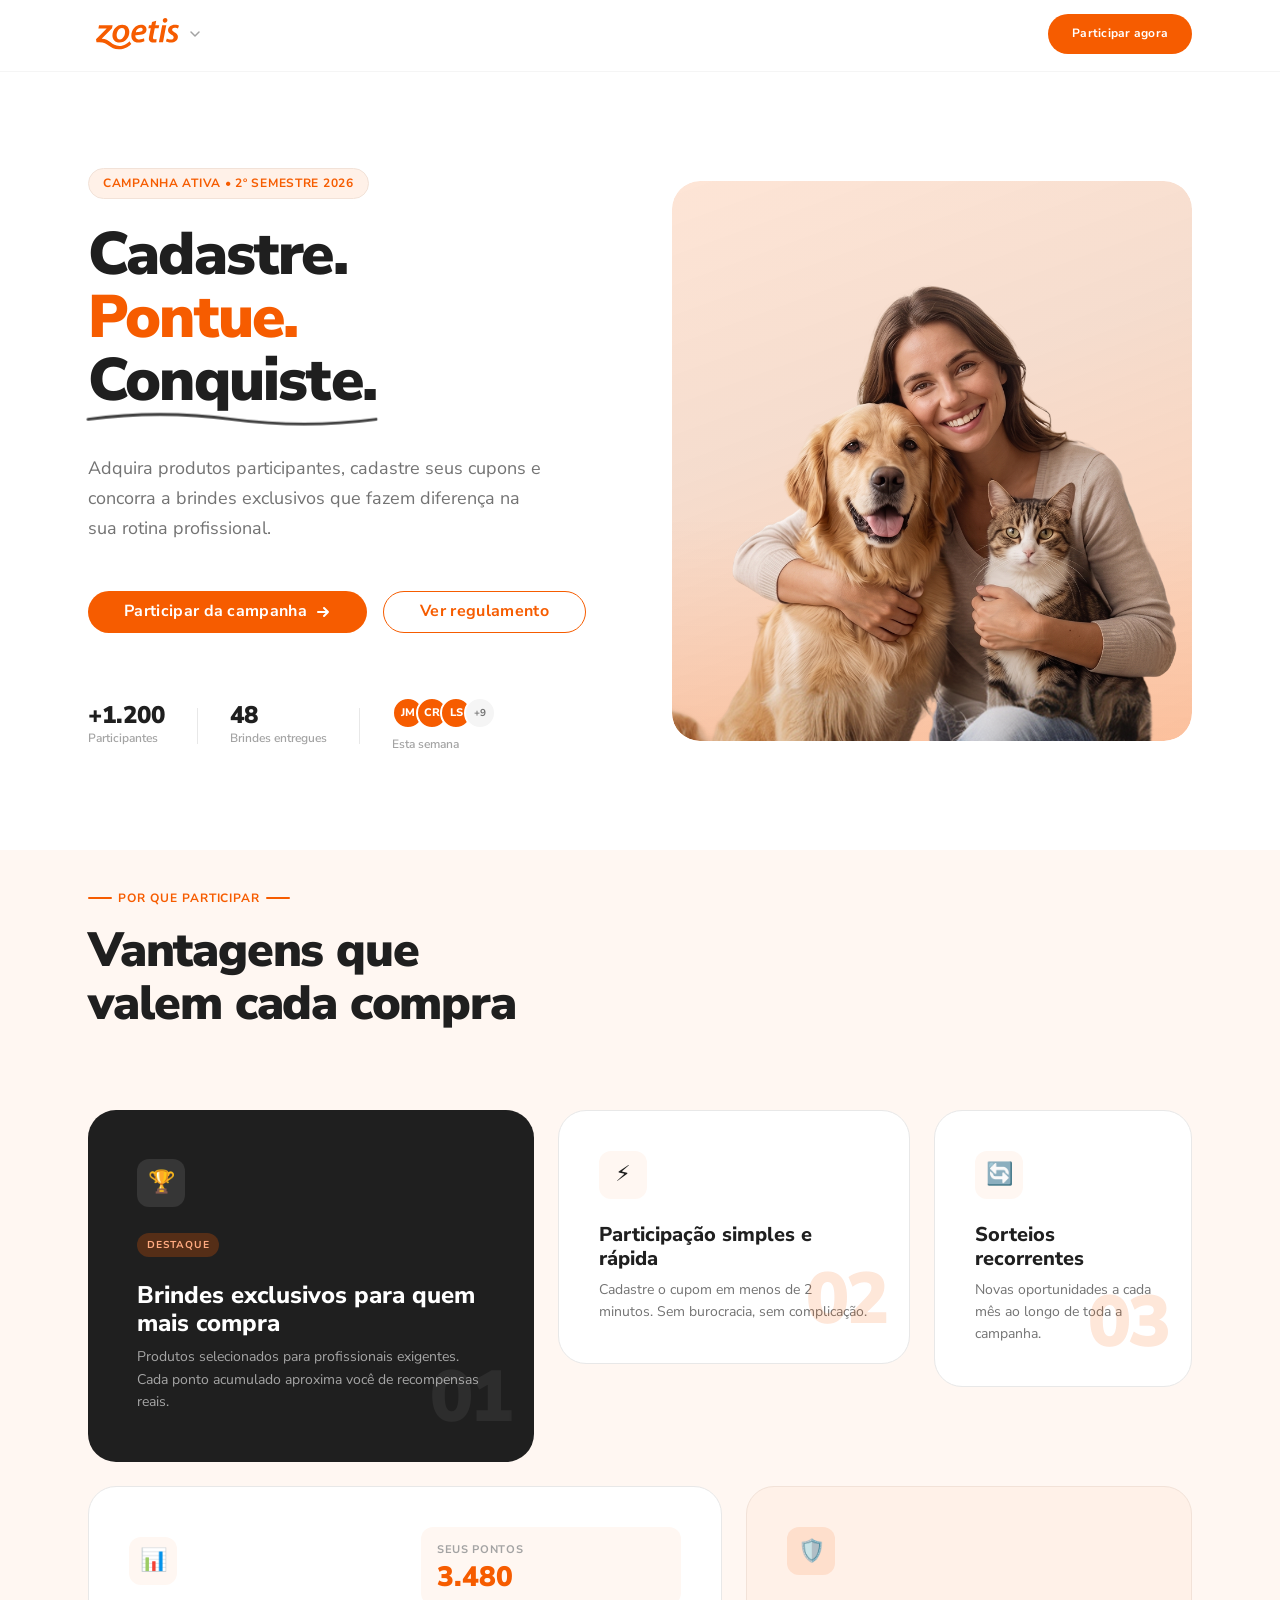
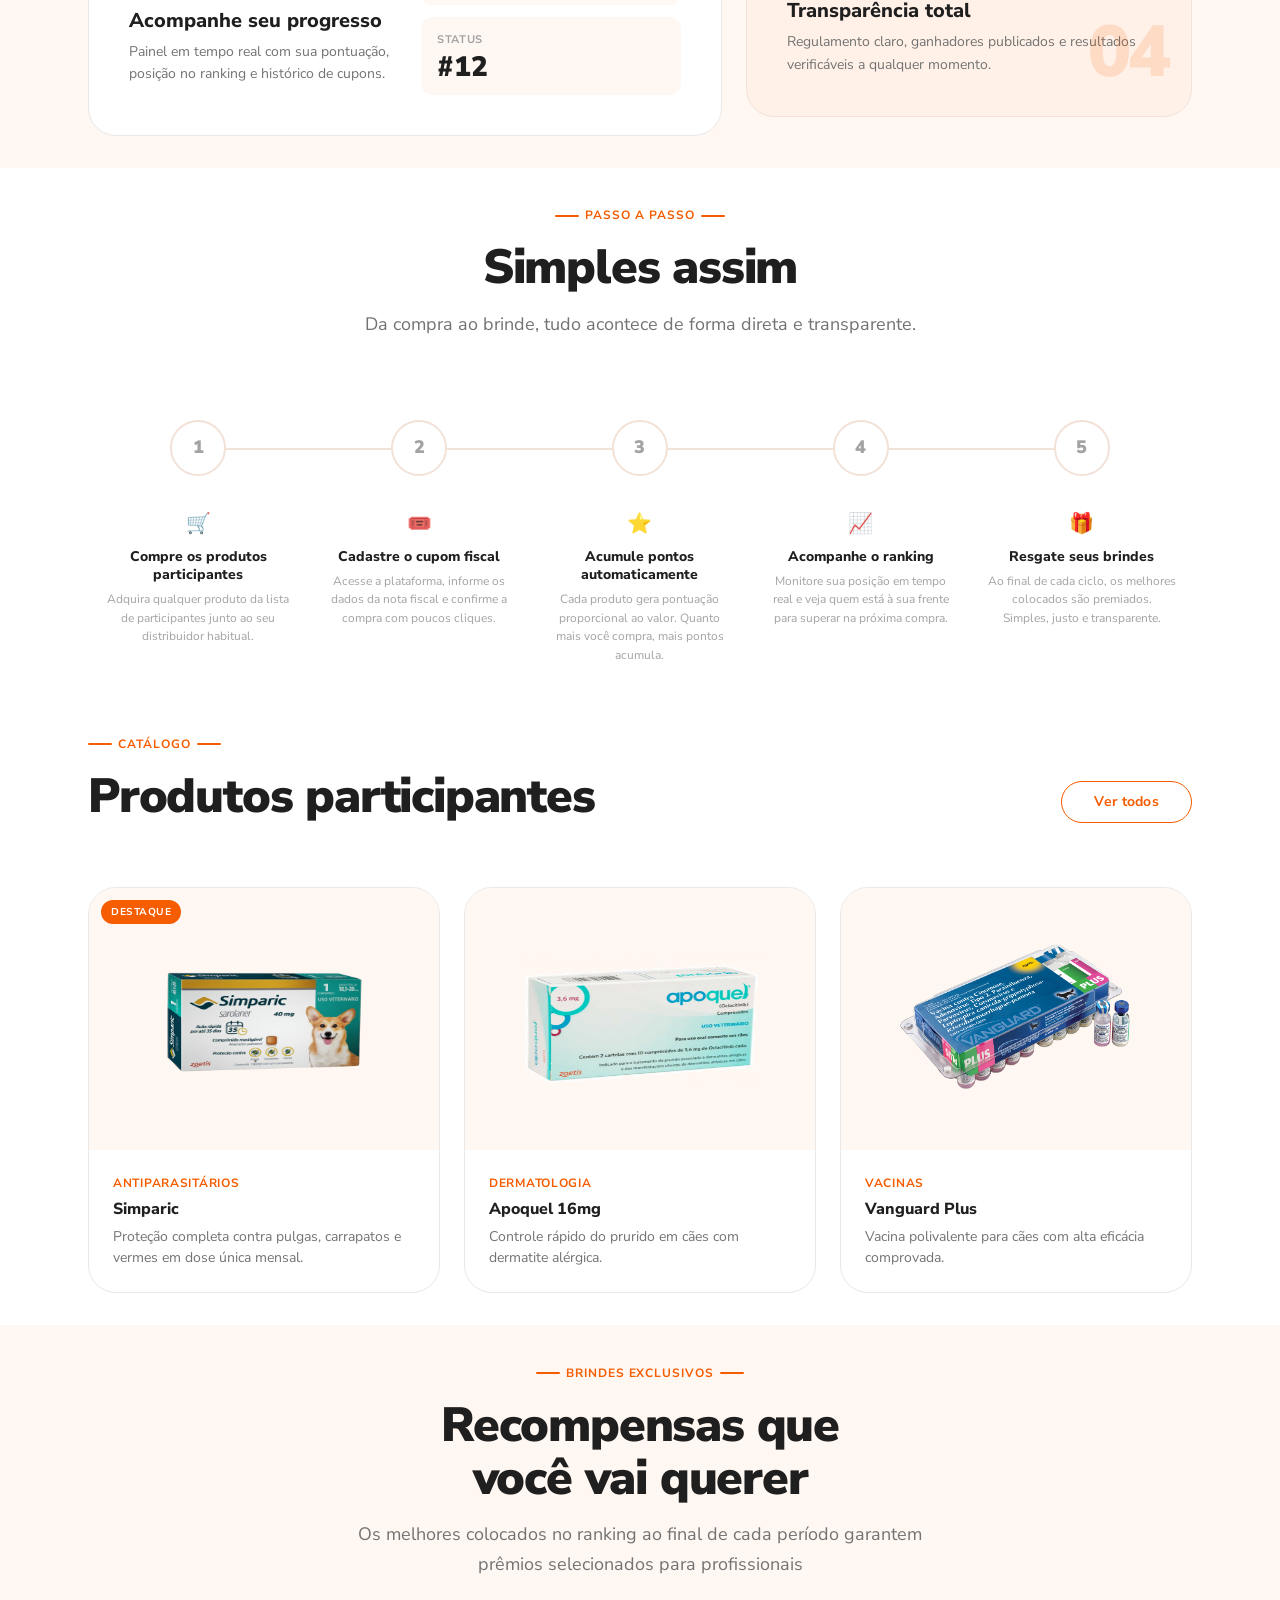
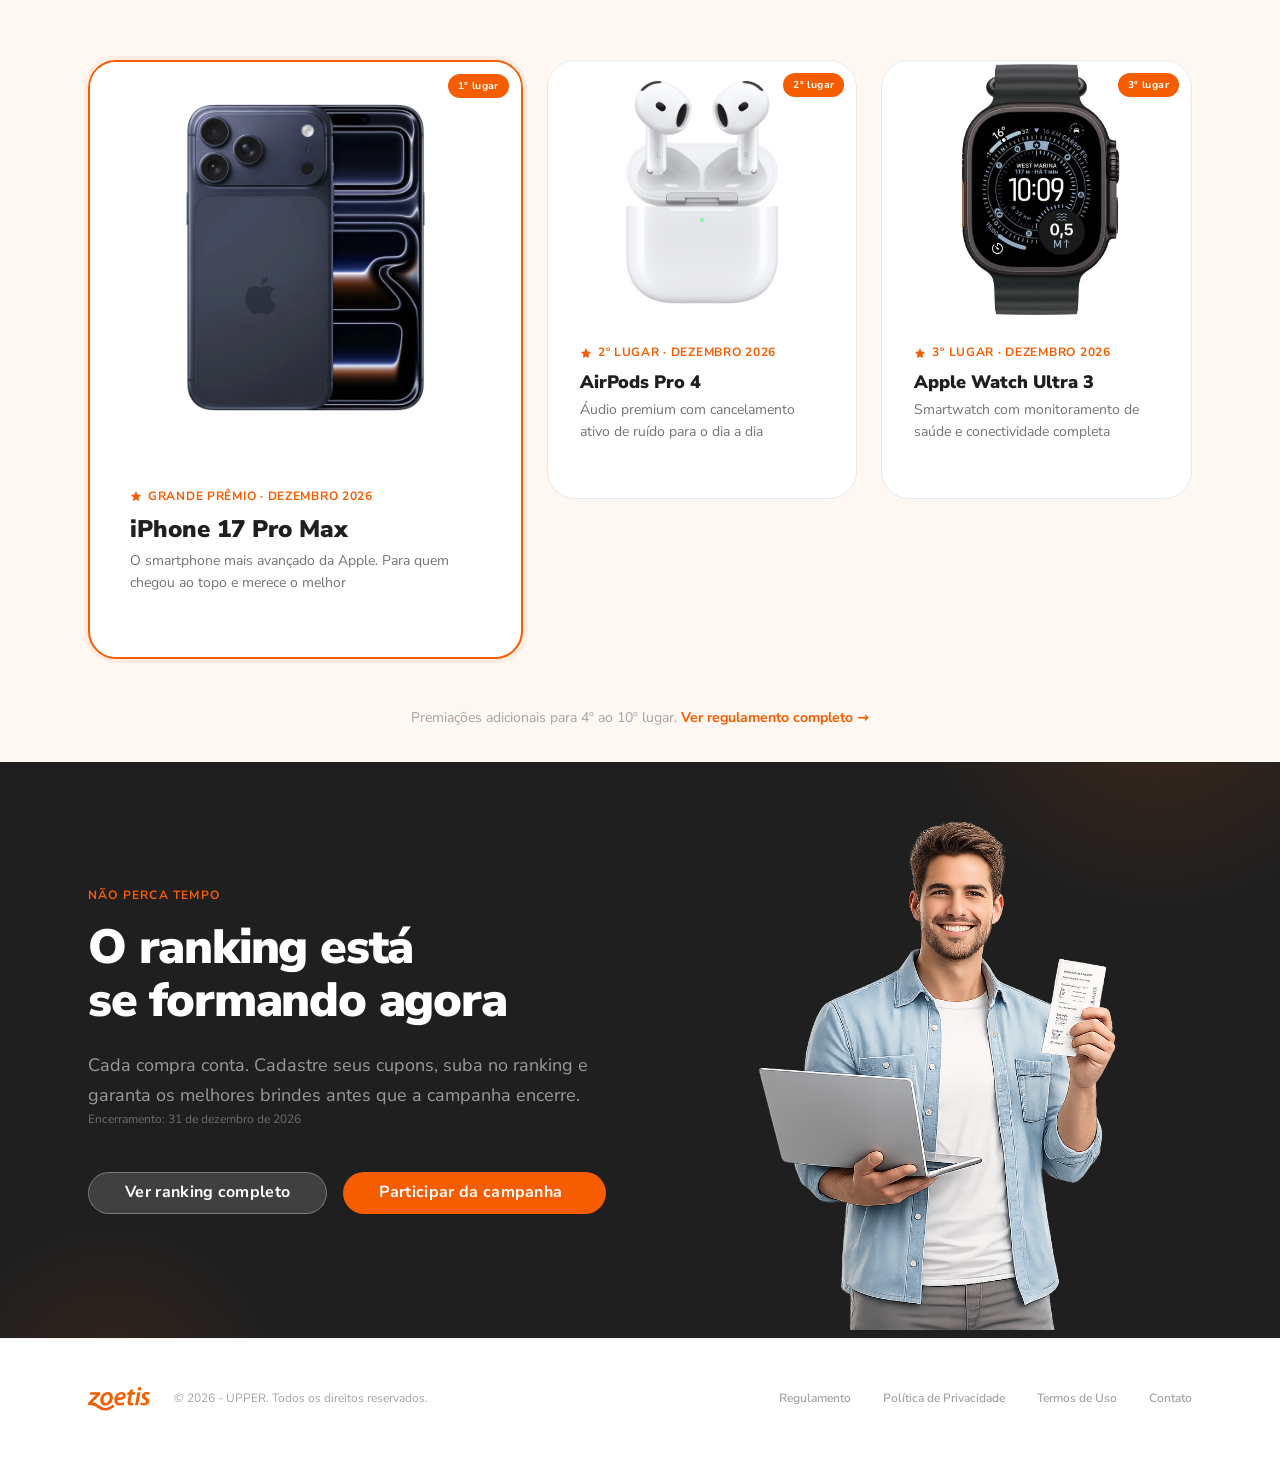
==== commit 9e0150f0: "Unificação estrutural e visual de ranking, ganhadores e administração" ====
--- a/admin.html
+++ b/admin.html
@@ -44,9 +44,9 @@
         <!-- Desktop Nav -->
         <nav class="header__nav" aria-label="Menu principal">
           <a href="area-logada.html#promocao" class="header__nav-link">Promoção</a>
-          <a href="ranking.html" class="header__nav-link">Status</a>
+          <a href="ranking.html" class="header__nav-link" data-status-page-label>Status</a>
           <a href="winners.html" class="header__nav-link">Ganhadores</a>
-          <a href="admin.html" class="header__nav-link active" aria-current="page">Administração</a>
+          <a href="admin.html" class="header__nav-link active" aria-current="page" data-admin-nav>Administração</a>
         </nav>
 
         <!-- Actions -->
@@ -60,8 +60,8 @@
               <span class="user-menu__arrow" aria-hidden="true">▾</span>
             </button>
             <div class="user-menu__dropdown" id="userDropdown" role="menu" aria-label="Menu do usuário">
-              <button class="user-menu__item" id="campaignSelectButton" type="button" role="menuitem">
-                <i class="fa-solid fa-layer-group"></i>
+              <button class="user-menu__item js-campaign-menu-action" type="button" role="menuitem" data-admin-only>
+                <i class="fa-solid fa-list-check"></i>
                 Selecionar campanha
               </button>
               <button class="user-menu__item" id="logoutButton" type="button" role="menuitem">
@@ -84,9 +84,9 @@
   <!-- Mobile nav drawer -->
   <nav class="mobile-nav" aria-label="Menu mobile">
     <a href="area-logada.html#promocao">Promoção</a>
-    <a href="ranking.html">Status</a>
+    <a href="ranking.html" data-status-page-label>Status</a>
     <a href="winners.html">Ganhadores</a>
-    <a href="admin.html" class="active" aria-current="page">Admin</a>
+    <a href="admin.html" class="active" aria-current="page" data-admin-nav>Admin</a>
     <a href="ranking.html#notas-fiscais" class="btn btn--primary" style="margin-top:8px; display:flex; justify-content:center;">Registrar nota</a>
   </nav>
 
@@ -99,18 +99,18 @@
       <div class="container">
         <div class="admin-intro__content">
           <div class="admin-intro__copy">
-            <div class="admin-intro__eyebrow">
-              <span class="admin-intro__line" aria-hidden="true"></span>
-              Administração
-              <span class="admin-intro__line" aria-hidden="true"></span>
-            </div>
-            <div class="admin-selected-campaign" aria-live="polite">
-              <span id="admin-selected-campaign">Campanha selecionada: Simparic Trio — Compre &amp; Ganhe</span>
-              <button class="admin-selected-campaign__btn" id="campaignChangeButton" type="button">Alterar</button>
-            </div>
-            <h1 class="admin-intro__title" id="admin-page-title">Painel administrativo</h1>
-            <p class="admin-intro__desc">Gerencie usuários participantes e acompanhe o desempenho das notas fiscais da
-              campanha.</p>
+            <h1 class="admin-intro__title" id="admin-page-title">
+              <div class="admin-intro__eyebrow">
+                <span class="admin-intro__line" aria-hidden="true"></span>
+                Administração
+                <span class="admin-intro__line" aria-hidden="true"></span>
+              </div>
+              <span class="admin-intro__headline">Painel administrativo</span>
+              <div class="admin-selected-campaign" aria-live="polite">
+                <span class="js-selected-campaign">Campanha selecionada: Simparic Trio — Compre &amp; Ganhe</span>
+                <button class="admin-selected-campaign__btn js-campaign-change" type="button">Alterar</button>
+              </div>
+            </h1>
           </div>
           <div class="admin-intro__image" aria-hidden="true">
             <svg xmlns="http://www.w3.org/2000/svg" width="702.544" height="800" viewBox="0 0 702.544 800"
@@ -330,7 +330,7 @@
   <!-- Modal: Confirmar Validação -->
   <div class="modal modal--action" id="modal-confirm-validate" role="dialog" aria-modal="true"
     aria-labelledby="modal-validate-title" aria-hidden="true">
-    <div class="modal__dialog modal__dialog--sm">
+    <div class="modal__dialog modal__dialog--lg">
       <div class="modal__head">
         <h2 class="modal__title" id="modal-validate-title">Validar nota</h2>
         <button class="modal__close" type="button" aria-label="Fechar">
@@ -353,7 +353,7 @@
   <!-- Modal: Excluir Nota -->
   <div class="modal modal--action" id="modal-delete-note" role="dialog" aria-modal="true"
     aria-labelledby="modal-delete-title" aria-hidden="true">
-    <div class="modal__dialog modal__dialog--sm">
+    <div class="modal__dialog modal__dialog--lg">
       <div class="modal__head">
         <h2 class="modal__title" id="modal-delete-title">Excluir nota</h2>
         <button class="modal__close" type="button" aria-label="Fechar">
@@ -434,7 +434,6 @@
       <div class="modal__head">
         <div>
           <h2 class="modal__title" id="modal-campaign-select-title">Selecionar campanha</h2>
-          <p class="modal__subtitle">Escolha a campanha para atualizar os dados do painel administrativo.</p>
         </div>
         <button class="modal__close" type="button" aria-label="Fechar modal">
           <svg width="18" height="18" viewBox="0 0 18 18" fill="none" aria-hidden="true">
--- a/css/styles.css
+++ b/css/styles.css
@@ -181,13 +181,13 @@
 .btn--primary {
   background: var(--color-primary);
   color: #FFFFFF;
-  box-shadow: 0 2px 12px rgba(var(--color-primary-rgb), 0.30);
+  /* box-shadow: 0 2px 12px rgba(var(--color-primary-rgb), 0.30); */
 }
 
 .btn--primary:hover {
   background: var(--color-primary-dark);
   transform: translateY(-1px);
-  box-shadow: 0 6px 20px rgba(var(--color-primary-rgb), 0.35);
+  /* box-shadow: 0 6px 20px rgba(var(--color-primary-rgb), 0.35); */
 }
 
 .btn--primary:active {
@@ -198,6 +198,7 @@
   background: transparent;
   color: var(--color-primary);
   border: 1.5px solid var(--color-primary);
+  height: 42px;
 }
 
 .btn--outline:hover {
@@ -1207,7 +1208,7 @@
    ============================================ */
 
 .section {
-  padding-block: var(--sp-16);
+  padding-block: var(--sp-4);
 }
 
 .section--alt {
@@ -1889,7 +1890,7 @@
   background: var(--color-text);
   position: relative;
   overflow: hidden;
-  padding-block: var(--sp-16);
+  padding-block: var(--sp-1);
 }
 
 .cta-final::before {
--- a/css/admin.css
+++ b/css/admin.css
@@ -43,18 +43,17 @@
 }
 
 .admin-intro__title {
+  display: flex;
+  flex-direction: column;
   font-size: clamp(1.75rem, 4vw, 2.25rem);
   font-weight: 900;
   color: var(--color-text);
   line-height: 1.15;
-  margin-bottom: var(--sp-1);
-}
-
-.admin-intro__desc {
-  font-size: var(--text-base);
-  color: var(--neutral-500);
-  max-width: 560px;
-  margin-top: var(--sp-1);
+}
+
+.admin-intro__headline {
+  display: block;
+  white-space: nowrap;
 }
 
 .admin-selected-campaign {
@@ -62,8 +61,8 @@
   align-items: center;
   gap: 12px;
   width: fit-content;
-  margin-top: 16px;
-  padding: 10px 14px 10px 0px;
+  margin-top: 8px;
+  /* padding: 10px 14px 10px 0px; */
   background: #FFFFFF;
   color: var(--color-text);
   font-size: var(--text-sm);
@@ -793,7 +792,8 @@
   background: #FFFFFF;
   border-radius: var(--radius-lg);
   width: 100%;
-  max-width: 80%;
+  /* max-width: 80%; */
+  /* height: 90vh; */
   max-height: 99vh;
   display: flex;
   flex-direction: column;
@@ -1463,7 +1463,7 @@
   display: grid;
   grid-template-columns: minmax(220px, 1fr) minmax(360px, 1.35fr) auto;
   align-items: center;
-  column-gap: var(--sp-5);
+  column-gap: var(--sp-4);
   row-gap: var(--sp-2);
   padding: var(--sp-2) var(--sp-3);
   border: 1px solid var(--neutral-200);
@@ -1548,14 +1548,33 @@
 
 .kpi-note__date,
 .kpi-note__file,
+.kpi-note__origem,
 .kpi-note__resp {
   font-size: var(--text-xs);
   color: var(--neutral-500);
   min-width: 0;
 }
 
+.kpi-note__left,
+.kpi-note__side {
+  display: flex;
+  flex-direction: column;
+  gap: 2px;
+  min-width: 0;
+}
+
+.kpi-note__side {
+  align-items: flex-end;
+}
+
+.kpi-note__origem {
+  font-weight: 800;
+  color: var(--color-text);
+}
+
 .kpi-note__file,
 .kpi-note__resp {
+  display: block;
   overflow: hidden;
   text-overflow: ellipsis;
   white-space: nowrap;
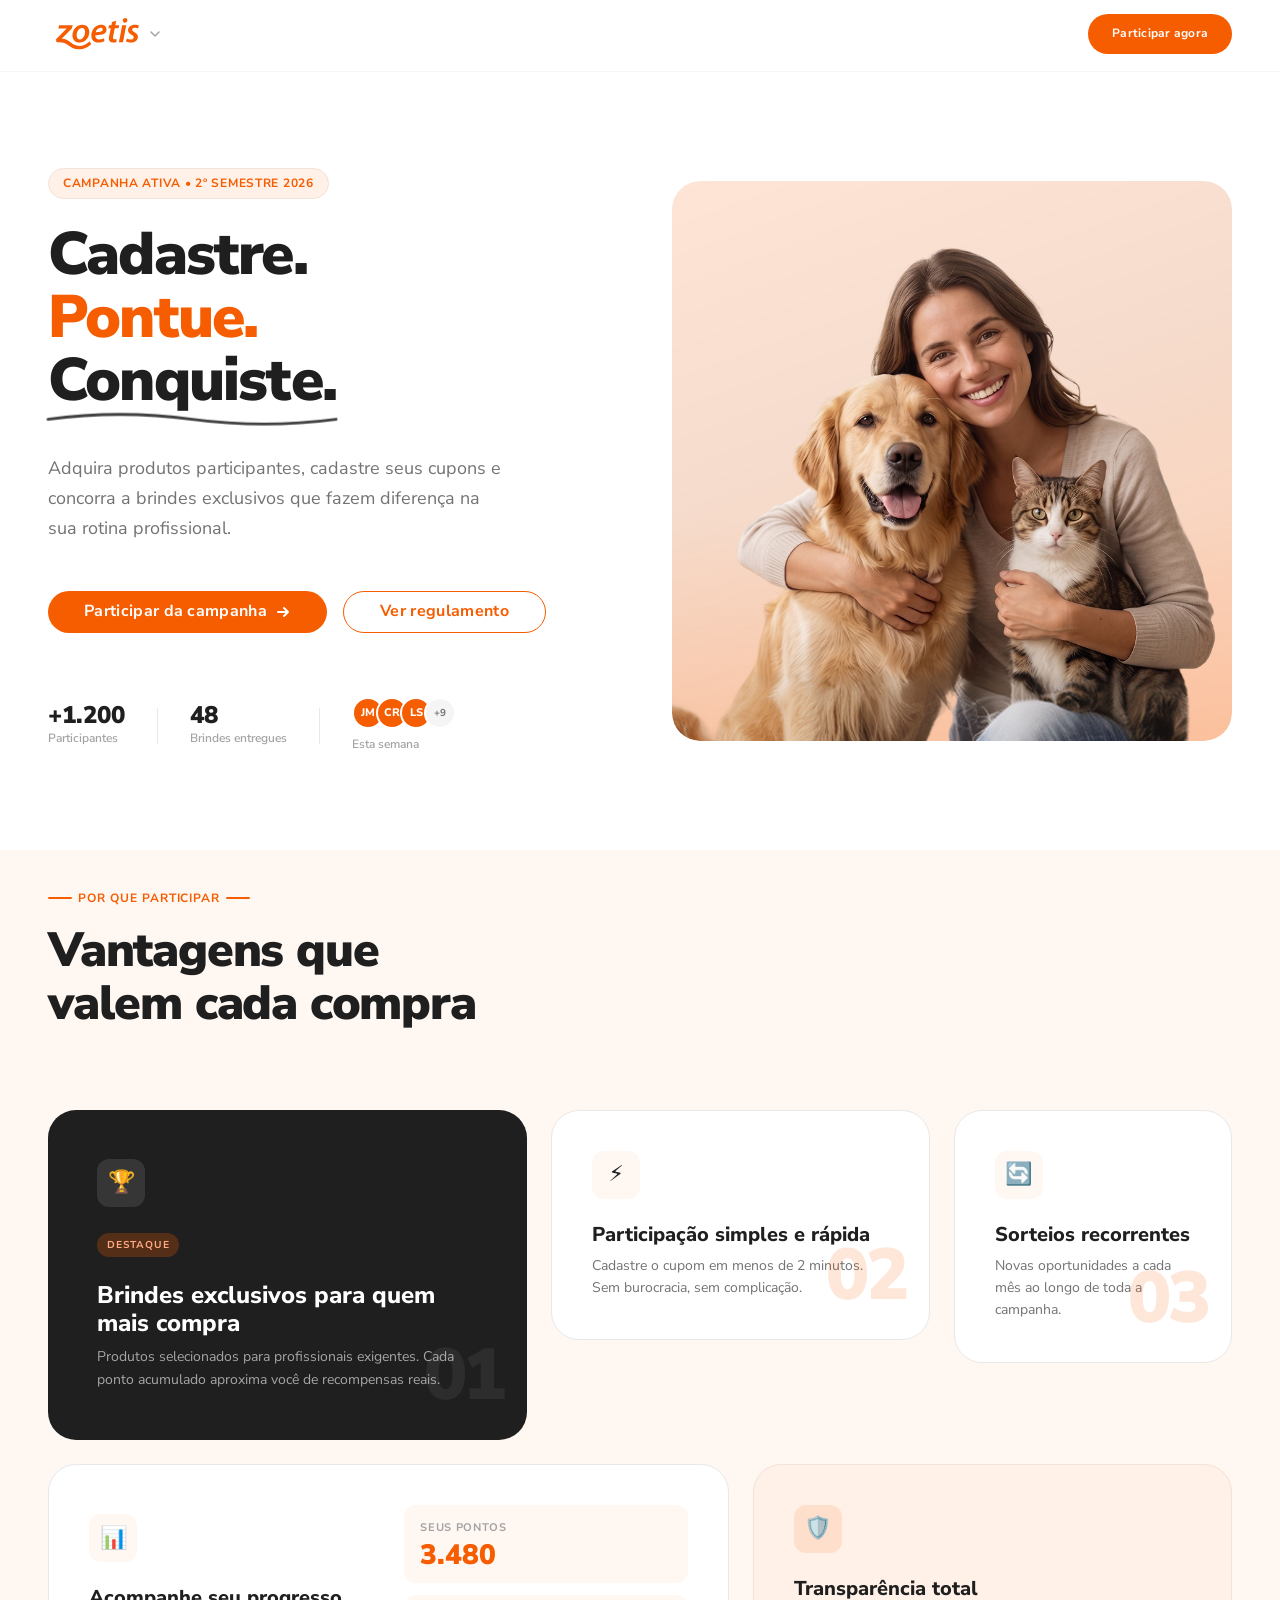
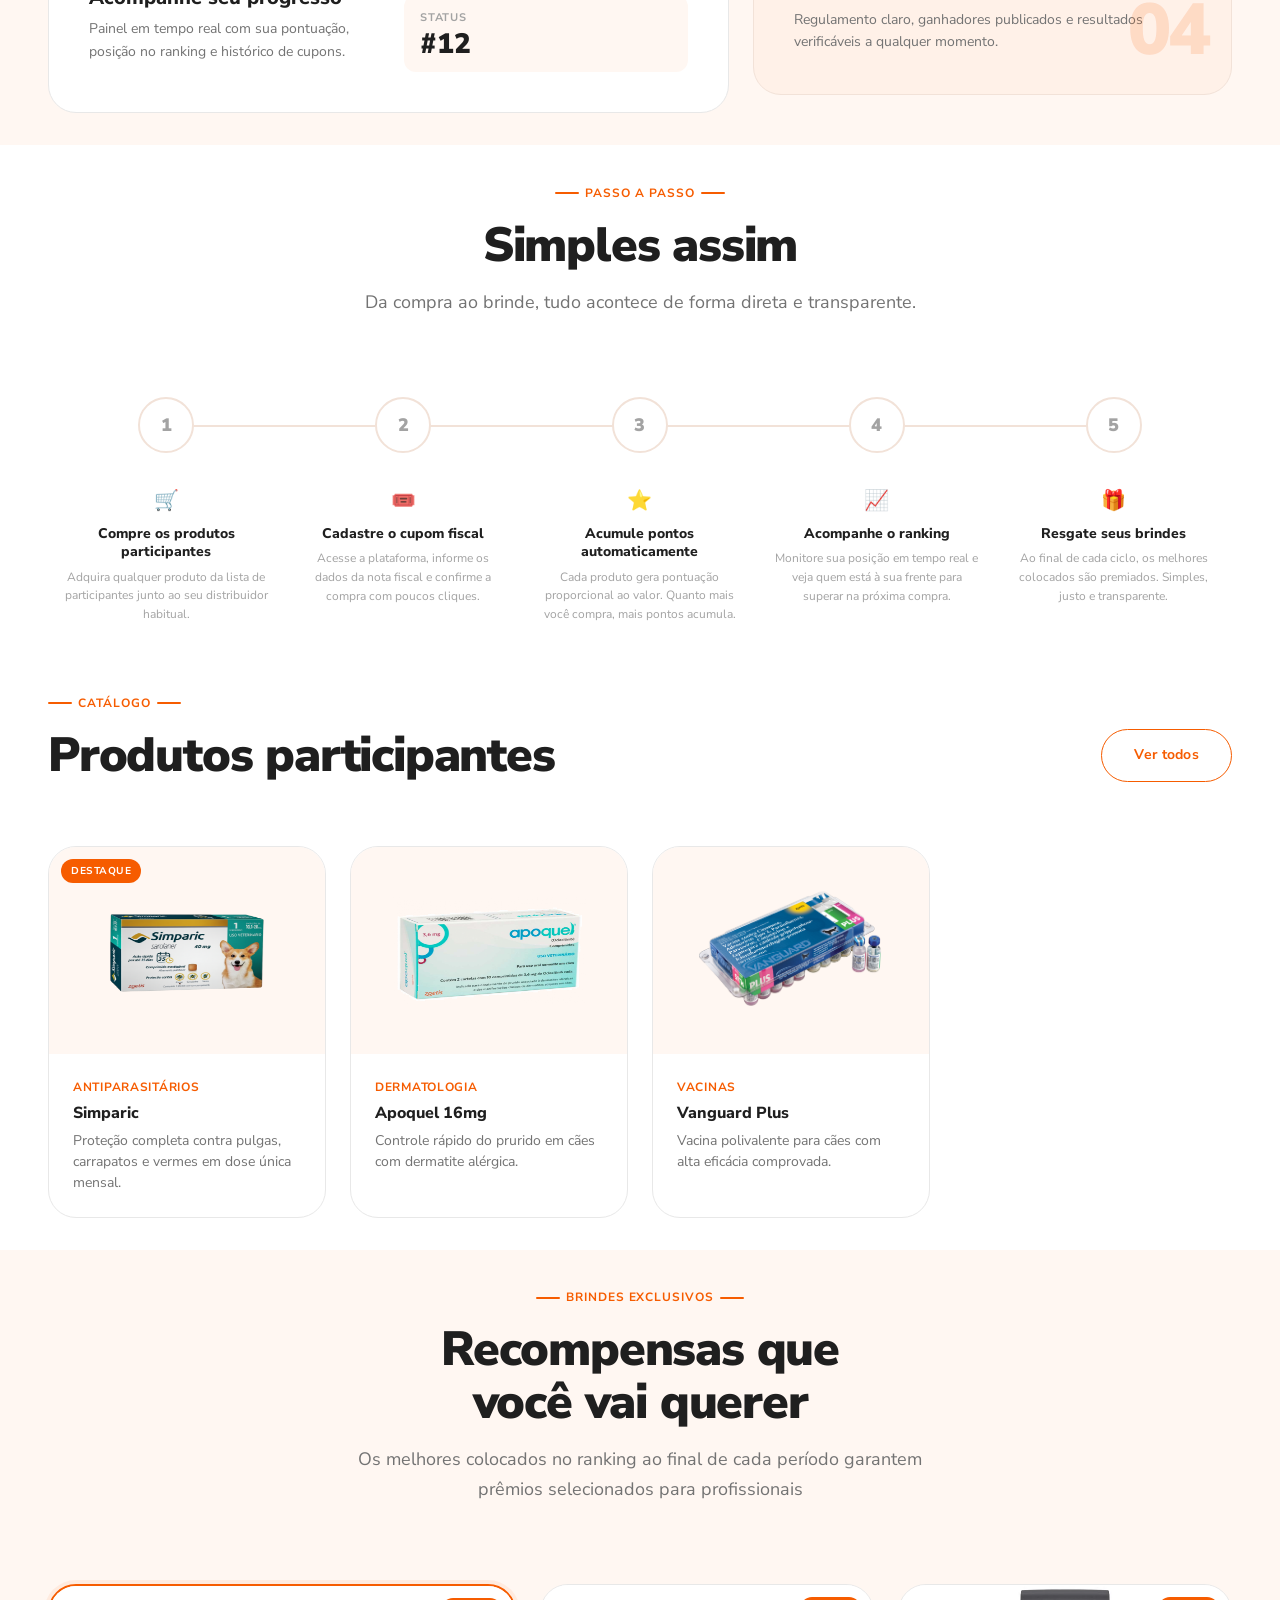
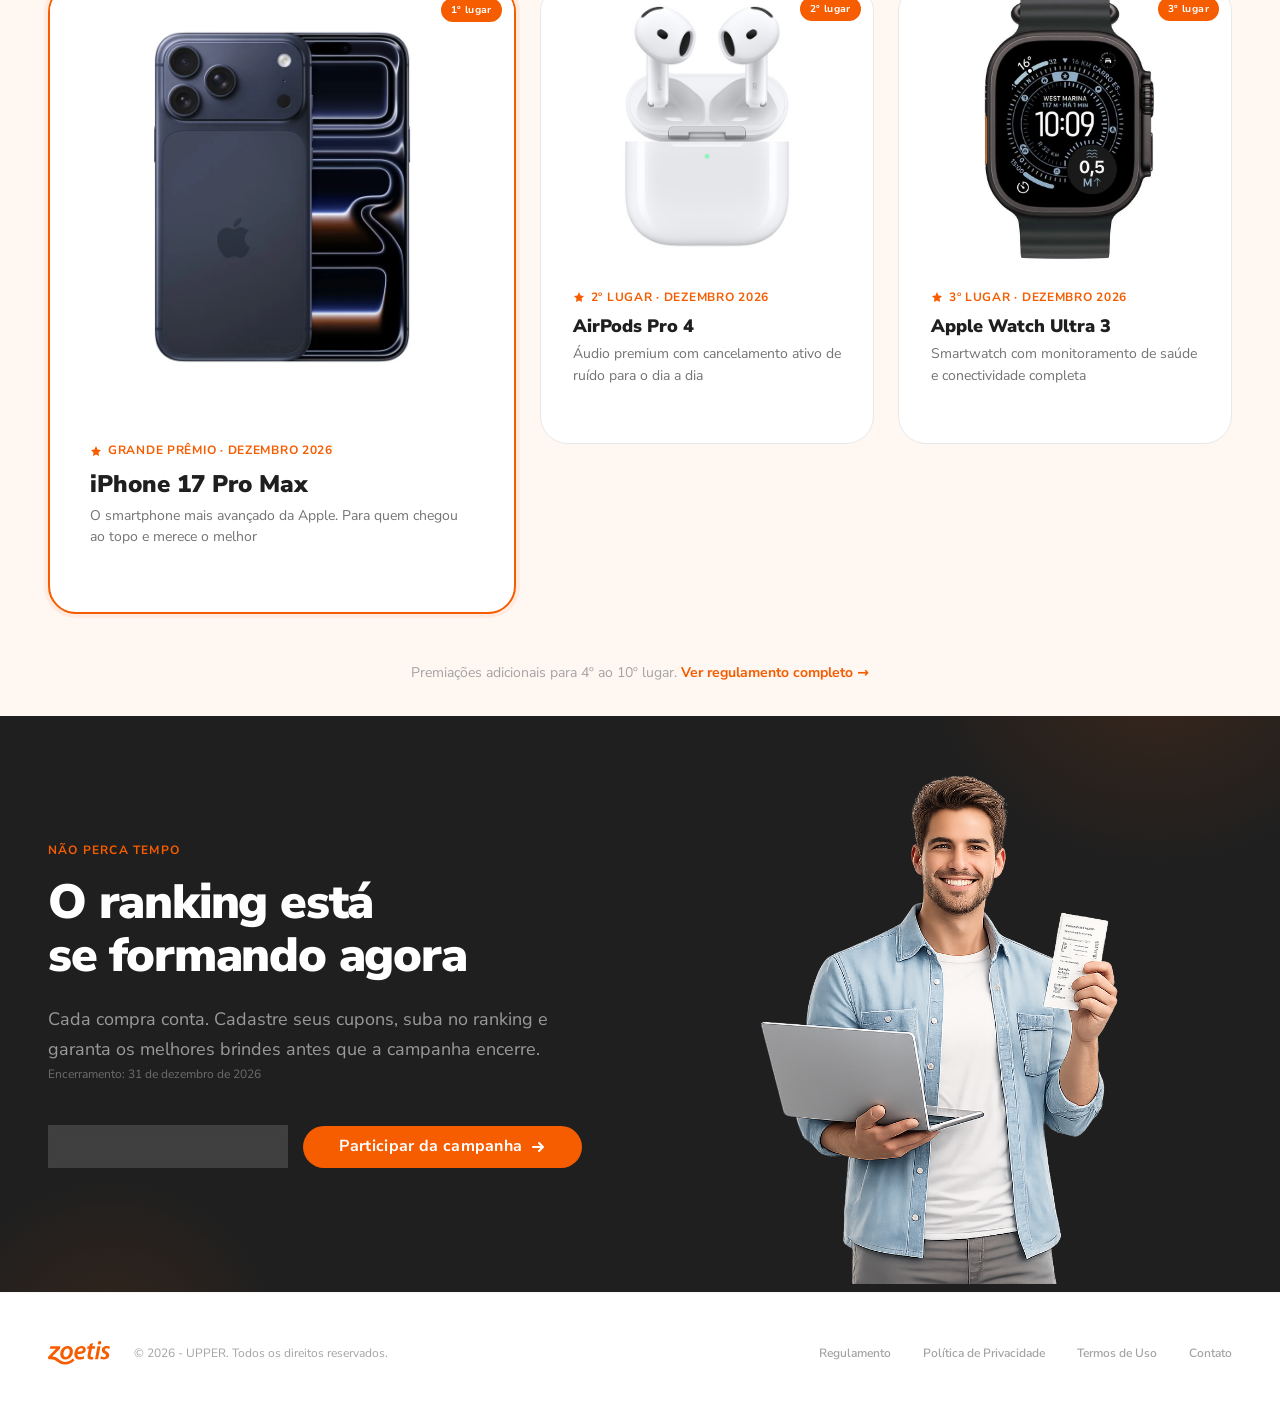
==== commit e5445f7c: "Upload base de clientes via CSV." ====
--- a/admin.html
+++ b/admin.html
@@ -226,7 +226,13 @@
     <section class="admin-users-section" aria-labelledby="admin-users-title">
       <div class="container">
 
-        <h2 class="admin-users-title" id="admin-users-title">Usuários participantes</h2>
+        <div class="admin-users-title-row">
+          <h2 class="admin-users-title" id="admin-users-title">Usuários participantes</h2>
+          <button class="btn btn--primary btn--sm" type="button" id="btn-upload-csv">
+            <i class="fa-solid fa-file-arrow-up" aria-hidden="true"></i>
+            Upload base de clientes (.CSV)
+          </button>
+        </div>
         <div class="admin-users-header">
           <!-- ========= -->
           <div class="admin-search">
@@ -252,11 +258,17 @@
                 <option value="date-desc">Mais recente</option>
                 <option value="date-asc">Mais antigo</option>
               </select>
+              <label class="admin-sort-label" for="admin-origin-filter">Origem</label>
+              <select class="admin-sort-select" id="admin-origin-filter" aria-label="Filtrar usuários por origem">
+                <option value="all">Todos</option>
+                <option value="manual">Manual</option>
+                <option value="csv">Importados por CSV</option>
+              </select>
               <!-- Search + Filter -->
     
               <label class="admin-filter-check">
                 <input type="checkbox" id="admin-filter-pending" class="admin-filter-check__input" />
-                <span class="admin-filter-check__text">Filtrar notas pendentes</span>
+                <span class="admin-filter-check__text">Filtrar pendências</span>
               </label>
             </div>
           </div>
@@ -476,6 +488,69 @@
     </div>
   </div>
 
+  <!-- Modal: Upload base de clientes -->
+  <div class="modal" id="modal-upload-csv" role="dialog" aria-modal="true" aria-labelledby="modal-upload-csv-title"
+    aria-hidden="true">
+    <div class="modal__dialog modal__dialog--md">
+      <div class="modal__head">
+        <h2 class="modal__title" id="modal-upload-csv-title">Upload base de clientes</h2>
+        <button class="modal__close" type="button" aria-label="Fechar modal">
+          <svg width="18" height="18" viewBox="0 0 18 18" fill="none" aria-hidden="true">
+            <path d="M4 4l10 10M14 4L4 14" stroke="currentColor" stroke-width="2" stroke-linecap="round" />
+          </svg>
+        </button>
+      </div>
+      <div class="modal__body" id="modal-upload-csv-body"></div>
+    </div>
+  </div>
+
+  <!-- Modal: Editar usuário -->
+  <div class="modal" id="modal-edit-user" role="dialog" aria-modal="true" aria-labelledby="modal-edit-user-title"
+    aria-hidden="true">
+    <div class="modal__dialog modal__dialog--sm">
+      <div class="modal__head">
+        <h2 class="modal__title" id="modal-edit-user-title">Editar usuário</h2>
+        <button class="modal__close" type="button" aria-label="Fechar modal">
+          <svg width="18" height="18" viewBox="0 0 18 18" fill="none" aria-hidden="true">
+            <path d="M4 4l10 10M14 4L4 14" stroke="currentColor" stroke-width="2" stroke-linecap="round" />
+          </svg>
+        </button>
+      </div>
+      <div class="modal__body" id="modal-edit-user-body"></div>
+    </div>
+  </div>
+
+  <!-- Modal: Excluir usuário -->
+  <div class="modal modal--action" id="modal-delete-user" role="dialog" aria-modal="true"
+    aria-labelledby="modal-delete-user-title" aria-hidden="true">
+    <div class="modal__dialog modal__dialog--sm">
+      <div class="modal__head">
+        <h2 class="modal__title" id="modal-delete-user-title">Excluir usuário</h2>
+        <button class="modal__close" type="button" aria-label="Fechar">
+          <svg width="18" height="18" viewBox="0 0 18 18" fill="none" aria-hidden="true">
+            <path d="M4 4l10 10M14 4L4 14" stroke="currentColor" stroke-width="2" stroke-linecap="round" />
+          </svg>
+        </button>
+      </div>
+      <div class="modal__body">
+        <div class="delete-user-confirm">
+          <div class="delete-user-confirm__icon" aria-hidden="true">
+            <i class="fa-solid fa-triangle-exclamation"></i>
+          </div>
+          <div class="delete-user-confirm__content">
+            <p class="modal__confirm-text">Deseja realmente excluir este usuário participante?</p>
+            <p class="delete-user-confirm__name" id="delete-user-name">Usuário selecionado</p>
+            <p class="modal__confirm-subtext modal__confirm-subtext--danger">Esta ação não poderá ser desfeita.</p>
+          </div>
+        </div>
+        <div class="modal__foot">
+          <button class="modal-btn modal-btn--cancel" id="btn-cancel-delete-user" type="button">Cancelar</button>
+          <button class="modal-btn modal-btn--delete" id="btn-confirm-delete-user" type="button">Excluir usuário</button>
+        </div>
+      </div>
+    </div>
+  </div>
+
   <!-- Scripts — auth → mock-data → admin -->
   <script src="js/auth.js"></script>
   <script src="js/theme-switcher.js"></script>
--- a/css/styles.css
+++ b/css/styles.css
@@ -138,13 +138,13 @@
 
 .container {
   width: 100%;
-  max-width: var(--container-max);
+  max-width: var(--container-wide);
   margin-inline: auto;
   padding-inline: var(--sp-6);
 }
 
 .container--wide {
-  max-width: var(--container-max);
+  max-width: var(--container-wide);
 }
 
 .visually-hidden {
@@ -181,13 +181,11 @@
 .btn--primary {
   background: var(--color-primary);
   color: #FFFFFF;
-  /* box-shadow: 0 2px 12px rgba(var(--color-primary-rgb), 0.30); */
 }
 
 .btn--primary:hover {
   background: var(--color-primary-dark);
   transform: translateY(-1px);
-  /* box-shadow: 0 6px 20px rgba(var(--color-primary-rgb), 0.35); */
 }
 
 .btn--primary:active {
@@ -198,7 +196,6 @@
   background: transparent;
   color: var(--color-primary);
   border: 1.5px solid var(--color-primary);
-  height: 42px;
 }
 
 .btn--outline:hover {
--- a/css/admin.css
+++ b/css/admin.css
@@ -194,6 +194,7 @@
   display: flex;
   align-items: center;
   gap: var(--sp-2);
+  flex-wrap: wrap;
 }
 
 .admin-sort-label {
@@ -237,7 +238,7 @@
   padding: var(--sp-3) var(--sp-4);
   display: flex;
   align-items: center;
-  gap: var(--sp-3);
+  gap: var(--sp-4);
   transition: box-shadow var(--duration-fast) var(--ease-out),
     border-color var(--duration-fast) var(--ease-out);
 }
@@ -322,6 +323,10 @@
 
 .user-card__btn {
   flex-shrink: 0;
+}
+
+.user-card__btn:hover {
+  border: 1px solid var(--neutral-600);
 }
 
 /* ---- Pagination ---- */
@@ -470,7 +475,7 @@
 
 .admin-search__wrap {
   position: relative;
-  width: 70%;
+  width: 49%;
   min-width: 30%;
 
 }
@@ -666,7 +671,7 @@
   flex-direction: column;
   align-items: center;
   flex-shrink: 0;
-  gap: 12px;
+  gap: 4px;
 }
 
 .user-card__value-num {
@@ -791,9 +796,7 @@
 .modal__dialog {
   background: #FFFFFF;
   border-radius: var(--radius-lg);
-  width: 100%;
-  /* max-width: 80%; */
-  /* height: 90vh; */
+  max-width: 100%;
   max-height: 99vh;
   display: flex;
   flex-direction: column;
@@ -1917,7 +1920,7 @@
 .notes-tabs__content {
   flex: 1;
   min-height: 0;
-  overflow: hidden;
+  overflow-y: auto;
 }
 
 @media (max-width: 480px) {
@@ -1926,3 +1929,430 @@
     font-size: var(--text-xs);
   }
 }
+
+/* ============================================
+   USERS — Title row & upload button
+   ============================================ */
+
+.admin-users-title-row {
+  display: flex;
+  align-items: center;
+  justify-content: space-between;
+  gap: var(--sp-3);
+  flex-wrap: wrap;
+  margin-bottom: var(--sp-3);
+}
+
+/* ---- User origin badge ---- */
+.user-badge--origem {
+  font-size: 10px;
+  font-weight: 700;
+  letter-spacing: 0.03em;
+}
+
+.user-badge--origem-manual {
+  background: #F3F4F6;
+  color: #374151;
+  border: 1px solid #D1D5DB;
+}
+
+.user-badge--origem-csv {
+  background: #EFF6FF;
+  color: #1D4ED8;
+  border: 1px solid #BFDBFE;
+}
+
+/* ---- User card document ---- */
+.user-card__doc {
+  font-size: var(--text-xs);
+  color: var(--neutral-500);
+  font-weight: 600;
+  margin-top: 2px;
+}
+
+/* ---- User card action buttons container ---- */
+
+.user-card__actions {
+  display: flex;
+  flex-direction: column;
+  flex-wrap: wrap;
+  gap: 6px;
+  justify-content: center;
+}
+
+.user-card--csv-imported {
+  border-color: #93C5FD;
+  box-shadow: 0 0 0 3px rgba(59, 130, 246, 0.12), 0 10px 28px rgba(37, 99, 235, 0.12);
+}
+
+.user-card--csv-imported .user-badge--origem-csv {
+  background: #DBEAFE;
+  border-color: #60A5FA;
+  color: #1E40AF;
+}
+
+.user-card__btn--edit {
+  color: var(--color-primary);
+  border-color: var(--color-primary);
+}
+
+/* ---- Danger outline button (delete) ---- */
+.btn--danger-outline {
+  background: transparent;
+  color: #EF4444;
+  border: 1.5px solid #EF4444;
+  padding: 10px var(--sp-3);
+  font-size: var(--text-xs);
+}
+
+.btn--danger-outline:hover {
+  background: #FEF2F2;
+  transform: translateY(-1px);
+}
+
+/* ---- Modal medium width ---- */
+.modal__dialog--md {
+  max-width: 560px;
+}
+
+/* ---- Modal confirm subtext ---- */
+.modal__confirm-subtext {
+  font-size: var(--text-sm);
+  color: var(--neutral-500);
+  margin: 4px 0 0;
+}
+
+.modal__confirm-subtext--danger {
+  display: inline-flex;
+  align-items: center;
+  margin-top: var(--sp-2);
+  padding: 10px 12px;
+  border: 1px solid #FCA5A5;
+  border-radius: var(--radius-sm);
+  background: #FEF2F2;
+  color: #991B1B;
+  font-weight: 800;
+}
+
+.delete-user-confirm {
+  display: flex;
+  align-items: flex-start;
+  gap: var(--sp-3);
+}
+
+.delete-user-confirm__icon {
+  width: 46px;
+  height: 46px;
+  border-radius: 50%;
+  background: #FEF2F2;
+  color: #DC2626;
+  display: inline-flex;
+  align-items: center;
+  justify-content: center;
+  font-size: 1.25rem;
+  flex: 0 0 auto;
+}
+
+.delete-user-confirm__content {
+  min-width: 0;
+}
+
+.delete-user-confirm__name {
+  margin: var(--sp-1) 0 0;
+  font-size: var(--text-lg);
+  font-weight: 900;
+  color: var(--color-text);
+  word-break: break-word;
+}
+
+.admin-feedback {
+  position: fixed;
+  right: 24px;
+  top: 24px;
+  z-index: 1300;
+  max-width: min(380px, calc(100vw - 32px));
+  display: flex;
+  align-items: flex-start;
+  gap: 10px;
+  padding: 14px 16px;
+  border-radius: var(--radius-sm);
+  box-shadow: 0 18px 45px rgba(15, 23, 42, 0.16);
+  font-size: var(--text-sm);
+  font-weight: 700;
+  line-height: 1.45;
+  opacity: 0;
+  transform: translateY(-10px);
+  pointer-events: none;
+  transition: opacity var(--duration-fast), transform var(--duration-fast);
+}
+
+.admin-feedback--success {
+  border: 1px solid #BBF7D0;
+  background: #F0FDF4;
+  color: #166534;
+}
+
+.admin-feedback--danger {
+  border: 1px solid #FCA5A5;
+  background: #FEF2F2;
+  color: #991B1B;
+}
+
+.admin-feedback.show {
+  opacity: 1;
+  transform: translateY(0);
+}
+
+.admin-feedback i {
+  margin-top: 2px;
+  flex: 0 0 auto;
+}
+
+/* ---- Form text input ---- */
+.form-input {
+  width: 100%;
+  padding: 10px 14px;
+  border: 1.5px solid var(--neutral-200);
+  border-radius: var(--radius-sm);
+  font-size: var(--text-sm);
+  font-family: var(--font-base);
+  color: var(--color-text);
+  background: #FFFFFF;
+  transition: border-color var(--duration-fast), box-shadow var(--duration-fast);
+  box-sizing: border-box;
+}
+
+.form-input:focus {
+  outline: none;
+  border-color: var(--color-primary);
+  box-shadow: 0 0 0 3px rgba(var(--color-primary-rgb), 0.12);
+}
+
+.form-input--readonly,
+.form-input[readonly] {
+  background: var(--neutral-50);
+  color: var(--neutral-600);
+  border-color: var(--neutral-200);
+  cursor: not-allowed;
+}
+
+.form-input--readonly:focus,
+.form-input[readonly]:focus {
+  border-color: var(--neutral-200);
+  box-shadow: none;
+}
+
+.form-input::placeholder {
+  color: var(--neutral-400);
+}
+
+.form-help {
+  margin: 0;
+  font-size: var(--text-xs);
+  font-weight: 600;
+  line-height: 1.45;
+  color: var(--neutral-500);
+}
+
+.form-help--locked {
+  padding: 8px 10px;
+  border: 1px solid #BFDBFE;
+  border-radius: var(--radius-sm);
+  background: #EFF6FF;
+  color: #1E40AF;
+}
+
+/* ---- Form readonly display ---- */
+.form-readonly {
+  padding: 6px 0;
+}
+
+/* ---- Upload CSV modal ---- */
+.upload-csv-content {
+  display: flex;
+  flex-direction: column;
+  gap: var(--sp-3);
+}
+
+.upload-csv__desc-block {
+  display: flex;
+  flex-direction: column;
+  gap: 6px;
+}
+
+.upload-csv__desc {
+  font-size: var(--text-sm);
+  color: var(--neutral-600);
+  line-height: 1.55;
+  margin: 0;
+}
+
+.upload-csv__template-btn {
+  align-self: flex-start;
+}
+
+.upload-csv__dropzone {
+  display: flex;
+  flex-direction: column;
+  align-items: center;
+  justify-content: center;
+  gap: var(--sp-1);
+  padding: var(--sp-4) var(--sp-3);
+  border: 2px dashed var(--neutral-300);
+  border-radius: var(--radius-md);
+  cursor: pointer;
+  transition: border-color var(--duration-fast), background var(--duration-fast);
+  text-align: center;
+  background: var(--neutral-50);
+  min-height: 120px;
+}
+
+.upload-csv__dropzone:hover {
+  border-color: var(--color-primary);
+  background: rgba(var(--color-primary-rgb), 0.03);
+}
+
+.upload-csv__dropzone--ready {
+  border-color: #10B981;
+  background: #F0FDF4;
+}
+
+.upload-csv__dropzone--error {
+  border-color: #EF4444;
+  background: #FFF5F5;
+}
+
+.upload-csv__dropzone-icon {
+  font-size: 2rem;
+  color: var(--neutral-400);
+  line-height: 1;
+}
+
+.upload-csv__dropzone-icon--file {
+  color: #10B981;
+}
+
+.upload-csv__dropzone-text {
+  display: flex;
+  flex-direction: column;
+  gap: 4px;
+}
+
+.upload-csv__dropzone-text span {
+  font-size: var(--text-sm);
+  color: var(--neutral-600);
+  font-weight: 600;
+}
+
+.upload-csv__filename {
+  color: var(--color-text) !important;
+  font-weight: 700 !important;
+}
+
+.upload-csv__change {
+  font-size: var(--text-xs) !important;
+  color: var(--neutral-400) !important;
+  font-weight: 500 !important;
+}
+
+.upload-csv__input {
+  display: none;
+}
+
+.upload-csv__error {
+  background: #FEF2F2;
+  border: 1px solid #FCA5A5;
+  border-radius: var(--radius-xs);
+  padding: 10px 14px;
+  font-size: var(--text-sm);
+  font-weight: 600;
+  color: #991B1B;
+  display: flex;
+  align-items: flex-start;
+  gap: 8px;
+  line-height: 1.5;
+}
+
+/* ---- Upload success state ---- */
+.upload-csv-content--success {
+  align-items: center;
+  padding: var(--sp-3) 0;
+  text-align: center;
+  gap: var(--sp-2);
+}
+
+.upload-csv__success-icon {
+  font-size: 3rem;
+  color: #10B981;
+  line-height: 1;
+}
+
+.upload-csv__success-msg {
+  font-size: var(--text-base);
+  font-weight: 800;
+  color: var(--color-text);
+  margin: 0;
+}
+
+.upload-csv__stat {
+  font-size: var(--text-sm);
+  font-weight: 600;
+  color: var(--neutral-600);
+  margin: 0;
+}
+
+.upload-csv__included {
+  width: 100%;
+  margin-top: var(--sp-1);
+  padding: 12px;
+  border-radius: var(--radius-sm);
+  background: #EFF6FF;
+  border: 1px solid #BFDBFE;
+  text-align: left;
+}
+
+.upload-csv__included-title {
+  margin: 0 0 8px;
+  font-size: var(--text-sm);
+  font-weight: 900;
+  color: #1D4ED8;
+}
+
+.upload-csv__included-list {
+  display: flex;
+  flex-wrap: wrap;
+  gap: 6px;
+  margin: 0;
+  padding: 0;
+  list-style: none;
+}
+
+.upload-csv__included-item {
+  padding: 5px 8px;
+  border-radius: 999px;
+  background: #FFFFFF;
+  border: 1px solid #BFDBFE;
+  color: #1E3A8A;
+  font-size: var(--text-xs);
+  font-weight: 800;
+}
+
+/* ---- Responsive additions ---- */
+@media (max-width: 768px) {
+  .admin-users-title-row {
+    flex-direction: column;
+    align-items: flex-start;
+  }
+
+  .user-card__actions {
+    width: 100%;
+    justify-content: flex-start;
+  }
+}
+
+@media (max-width: 480px) {
+  .upload-csv__template-btn {
+    align-self: stretch;
+    justify-content: center;
+  }
+}
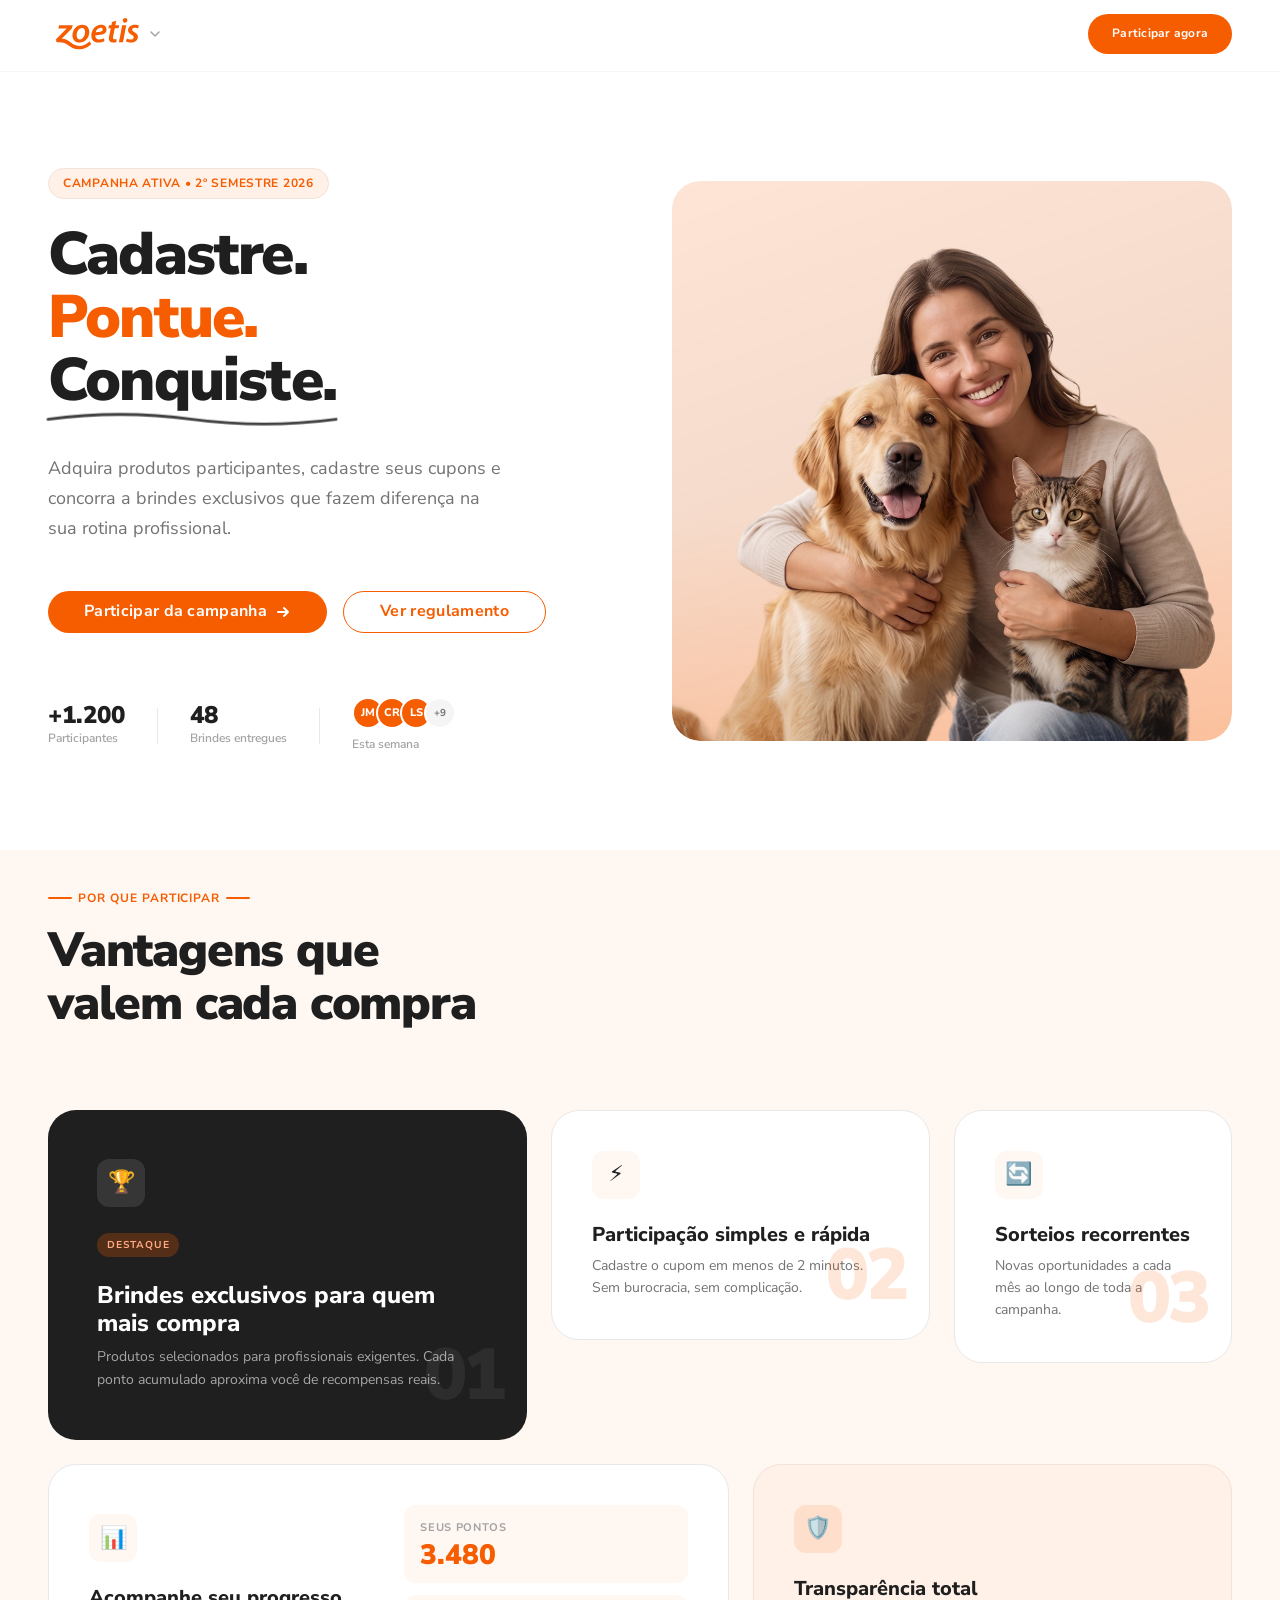
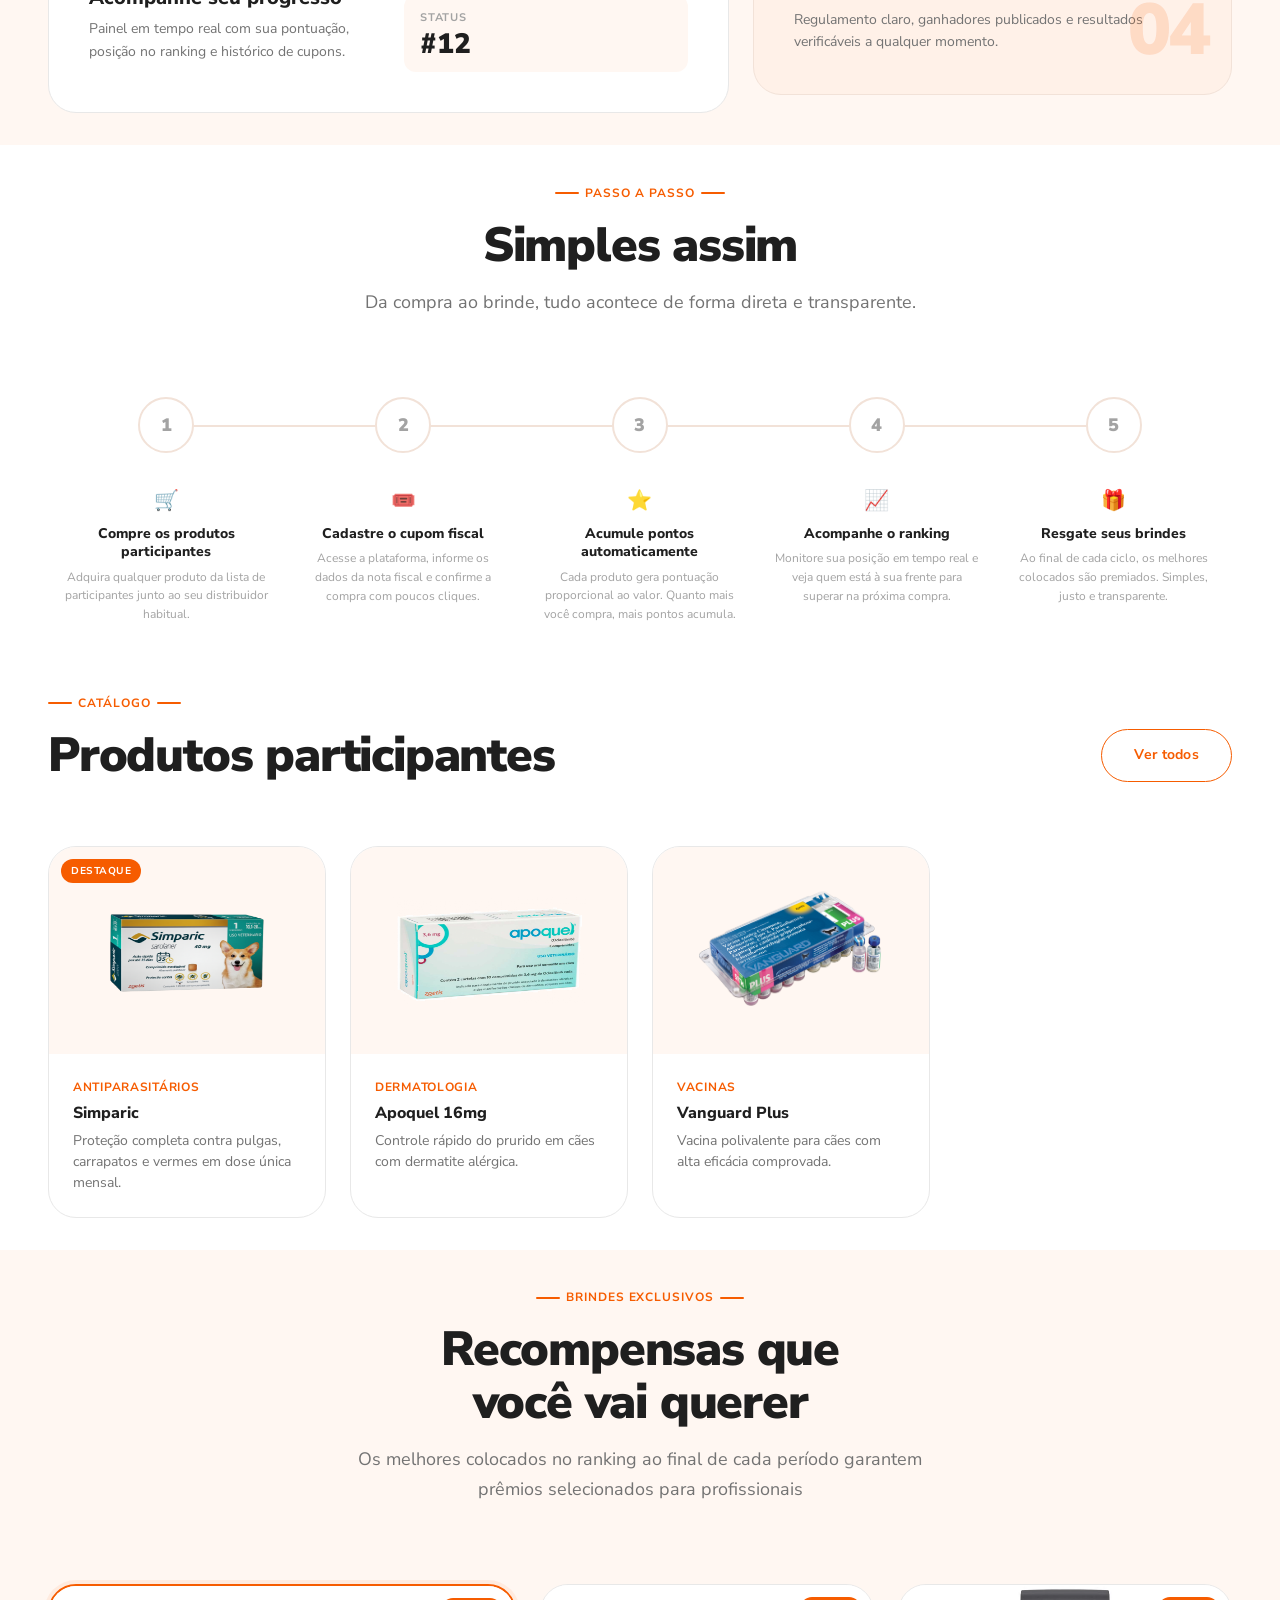
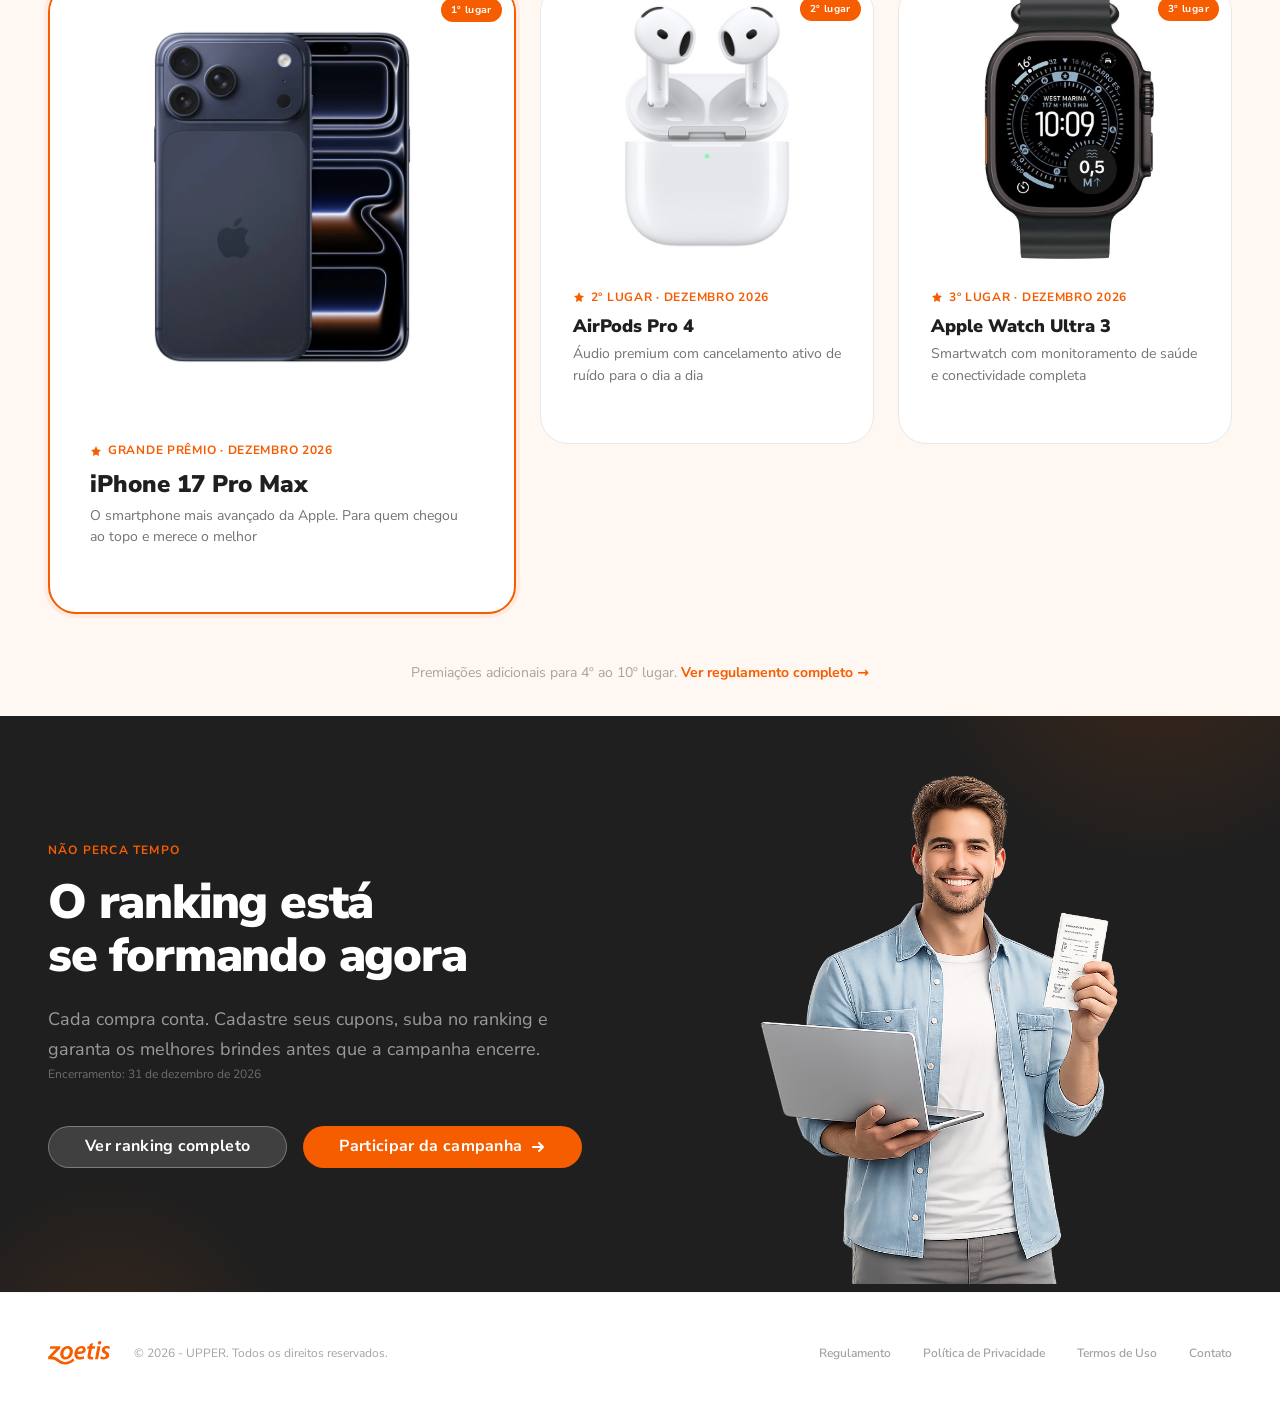
==== commit 6bd72f0d: "Ajustes no painel administrativo e ranking" ====
--- a/admin.html
+++ b/admin.html
@@ -255,7 +255,7 @@
                 <option value="name-desc">Nome Z–A</option>
                 <option value="valor-desc">Maior valor</option>
                 <option value="valor-asc">Menor valor</option>
-                <option value="date-desc">Mais recente</option>
+                <option value="date-desc" selected>Mais recentes</option>
                 <option value="date-asc">Mais antigo</option>
               </select>
               <label class="admin-sort-label" for="admin-origin-filter">Origem</label>
@@ -270,6 +270,9 @@
                 <input type="checkbox" id="admin-filter-pending" class="admin-filter-check__input" />
                 <span class="admin-filter-check__text">Filtrar pendências</span>
               </label>
+              <button class="history-filter__reset" type="button" id="admin-filter-reset" data-admin-filter-reset>
+                <i class="fa-solid fa-filter-circle-xmark"></i> Limpar filtros
+              </button>
             </div>
           </div>
 
--- a/css/admin.css
+++ b/css/admin.css
@@ -475,7 +475,7 @@
 
 .admin-search__wrap {
   position: relative;
-  width: 49%;
+  width: 38%;
   min-width: 30%;
 
 }
@@ -512,6 +512,45 @@
 
 .admin-search__input::placeholder {
   color: var(--neutral-400);
+}
+
+.history-filter__reset {
+  display: inline-flex;
+  align-items: center;
+  justify-content: center;
+  min-height: 42px;
+  gap: 12px;
+  padding: 0 14px;
+  border: 1.5px solid var(--neutral-200);
+  border-radius: var(--radius-sm);
+  background: #FFFFFF;
+  color: var(--neutral-700);
+  font-family: var(--font-base);
+  font-size: var(--text-sm);
+  font-weight: 800;
+  cursor: pointer;
+  transition: background var(--duration-fast), border-color var(--duration-fast), color var(--duration-fast);
+}
+
+.history-filter__reset:hover,
+.history-filter__reset:focus-visible {
+  background: var(--color-surface);
+  border-color: var(--color-primary);
+  color: var(--color-primary);
+  outline: none;
+}
+
+.history-filter__reset.is-active {
+  background: var(--color-primary);
+  border-color: var(--color-primary);
+  color: #FFFFFF;
+}
+
+.history-filter__reset.is-active:hover,
+.history-filter__reset.is-active:focus-visible {
+  background: var(--color-primary-dark);
+  border-color: var(--color-primary-dark);
+  color: #FFFFFF;
 }
 
 .admin-filter-check {
@@ -1349,6 +1388,24 @@
   gap: var(--sp-3);
 }
 
+.admin-note-products {
+  display: flex;
+  flex-wrap: wrap;
+  gap: 6px;
+  margin-top: 10px;
+}
+
+.admin-note-product-tag {
+  border: 1px solid var(--color-border, #d8dee8);
+  border-radius: 999px;
+  background: var(--color-surface-alt, #f7f9fc);
+  color: var(--color-primary, #4f46e5);
+  font-size: 10px;
+  font-weight: 800;
+  line-height: 1.2;
+  padding: 4px 9px;
+}
+
 .note-detail {
   display: flex;
   flex-direction: column;
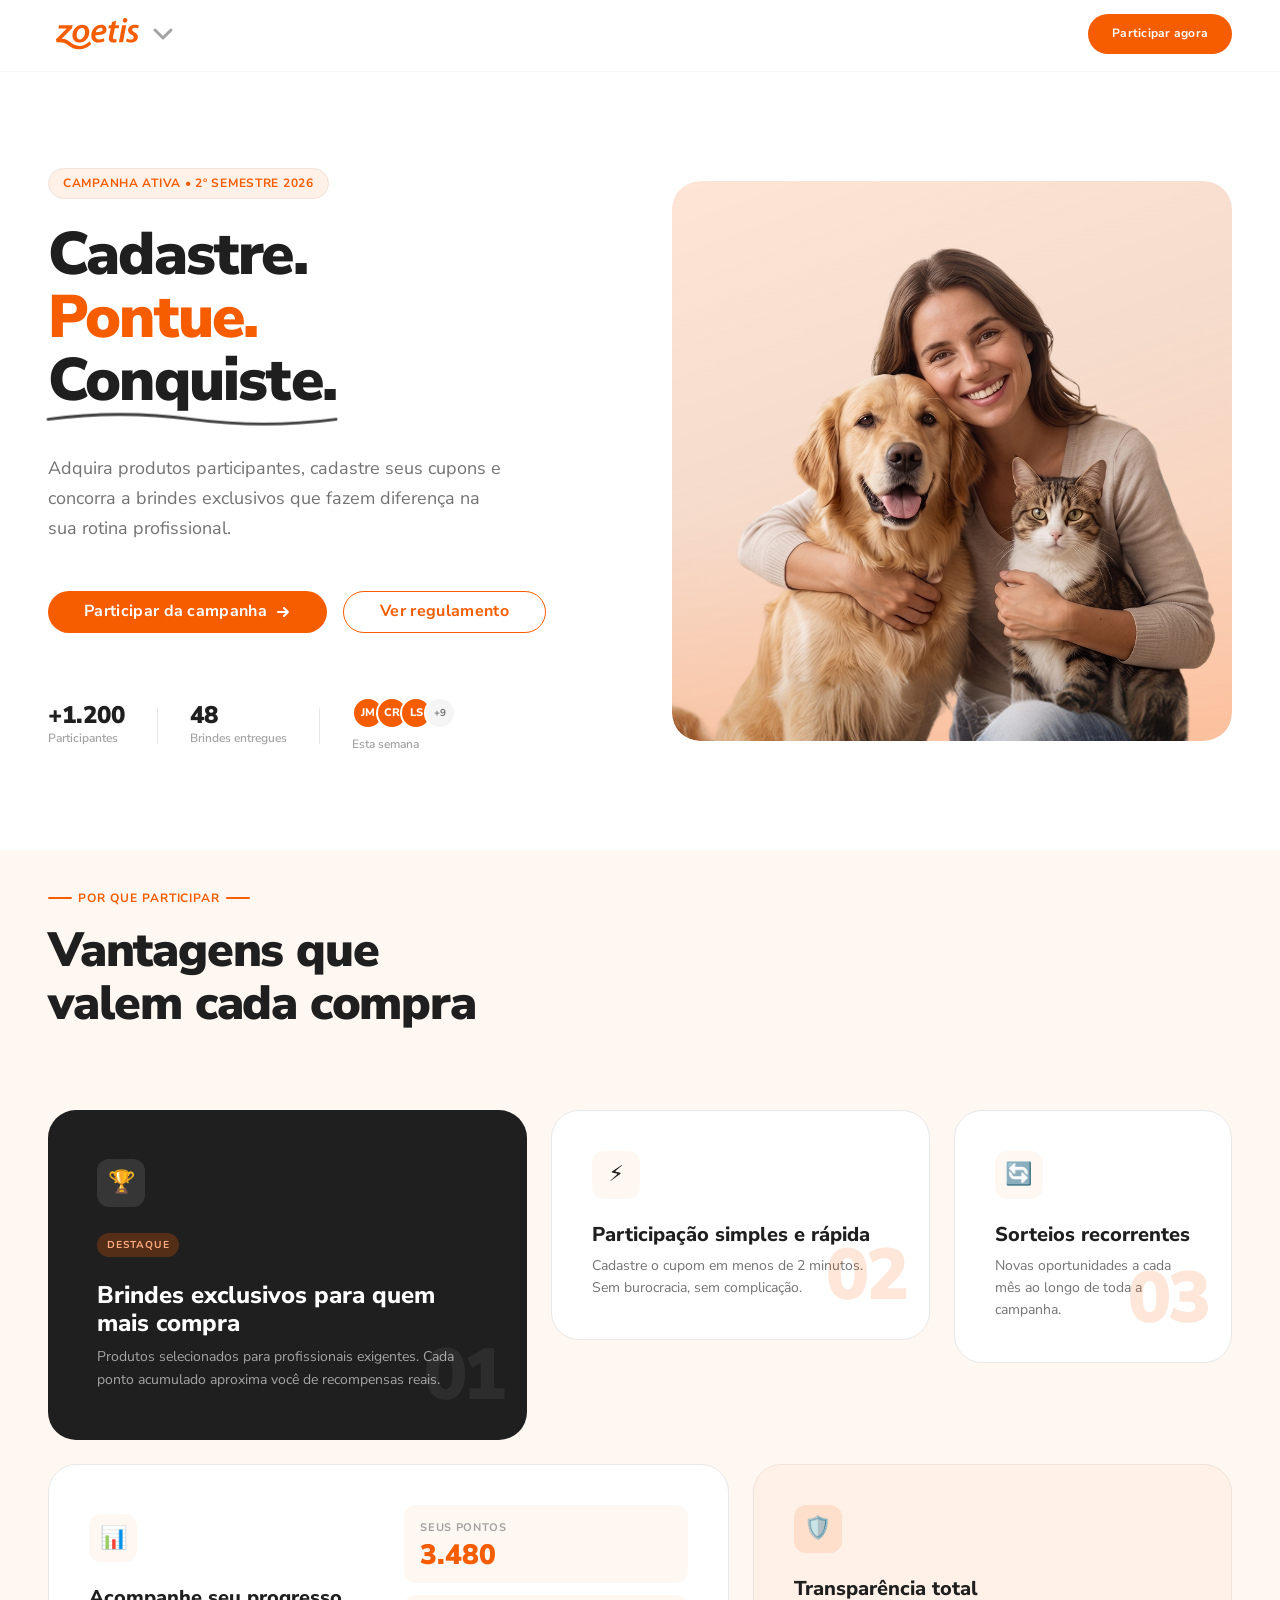
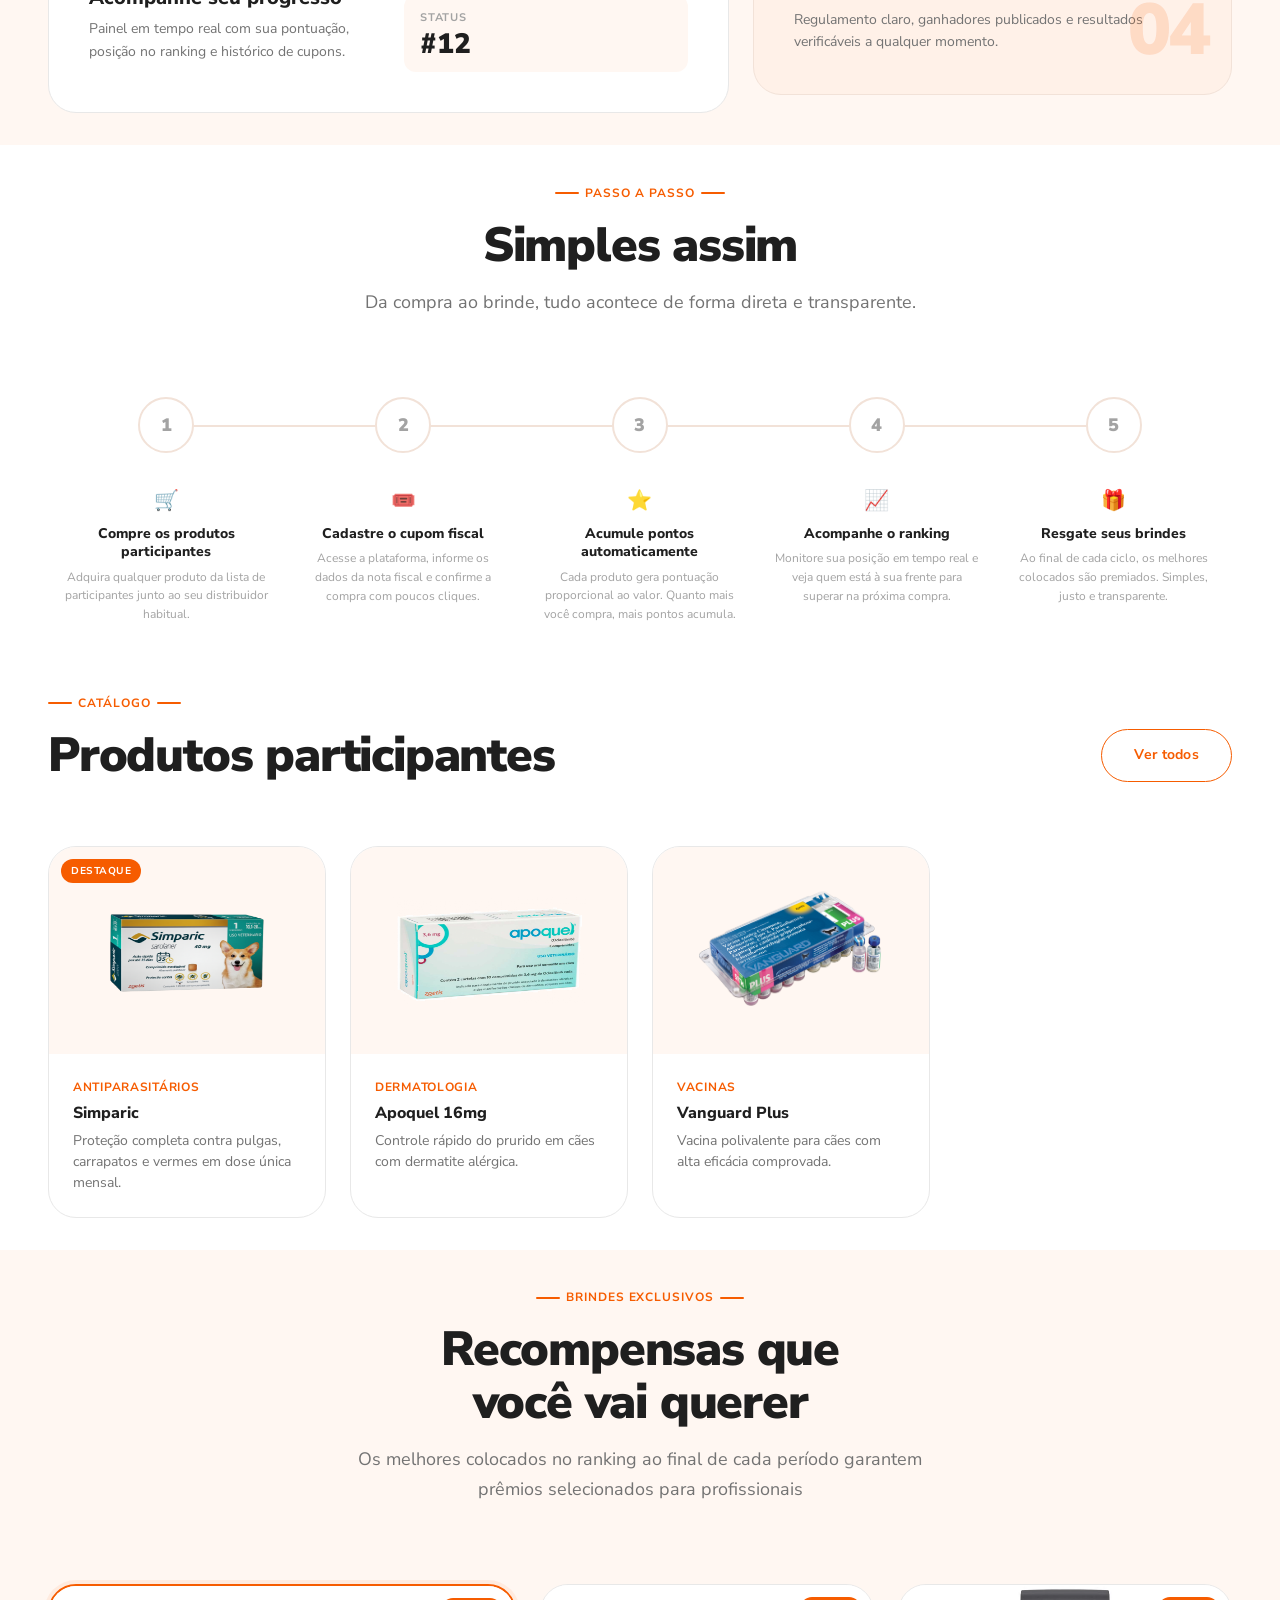
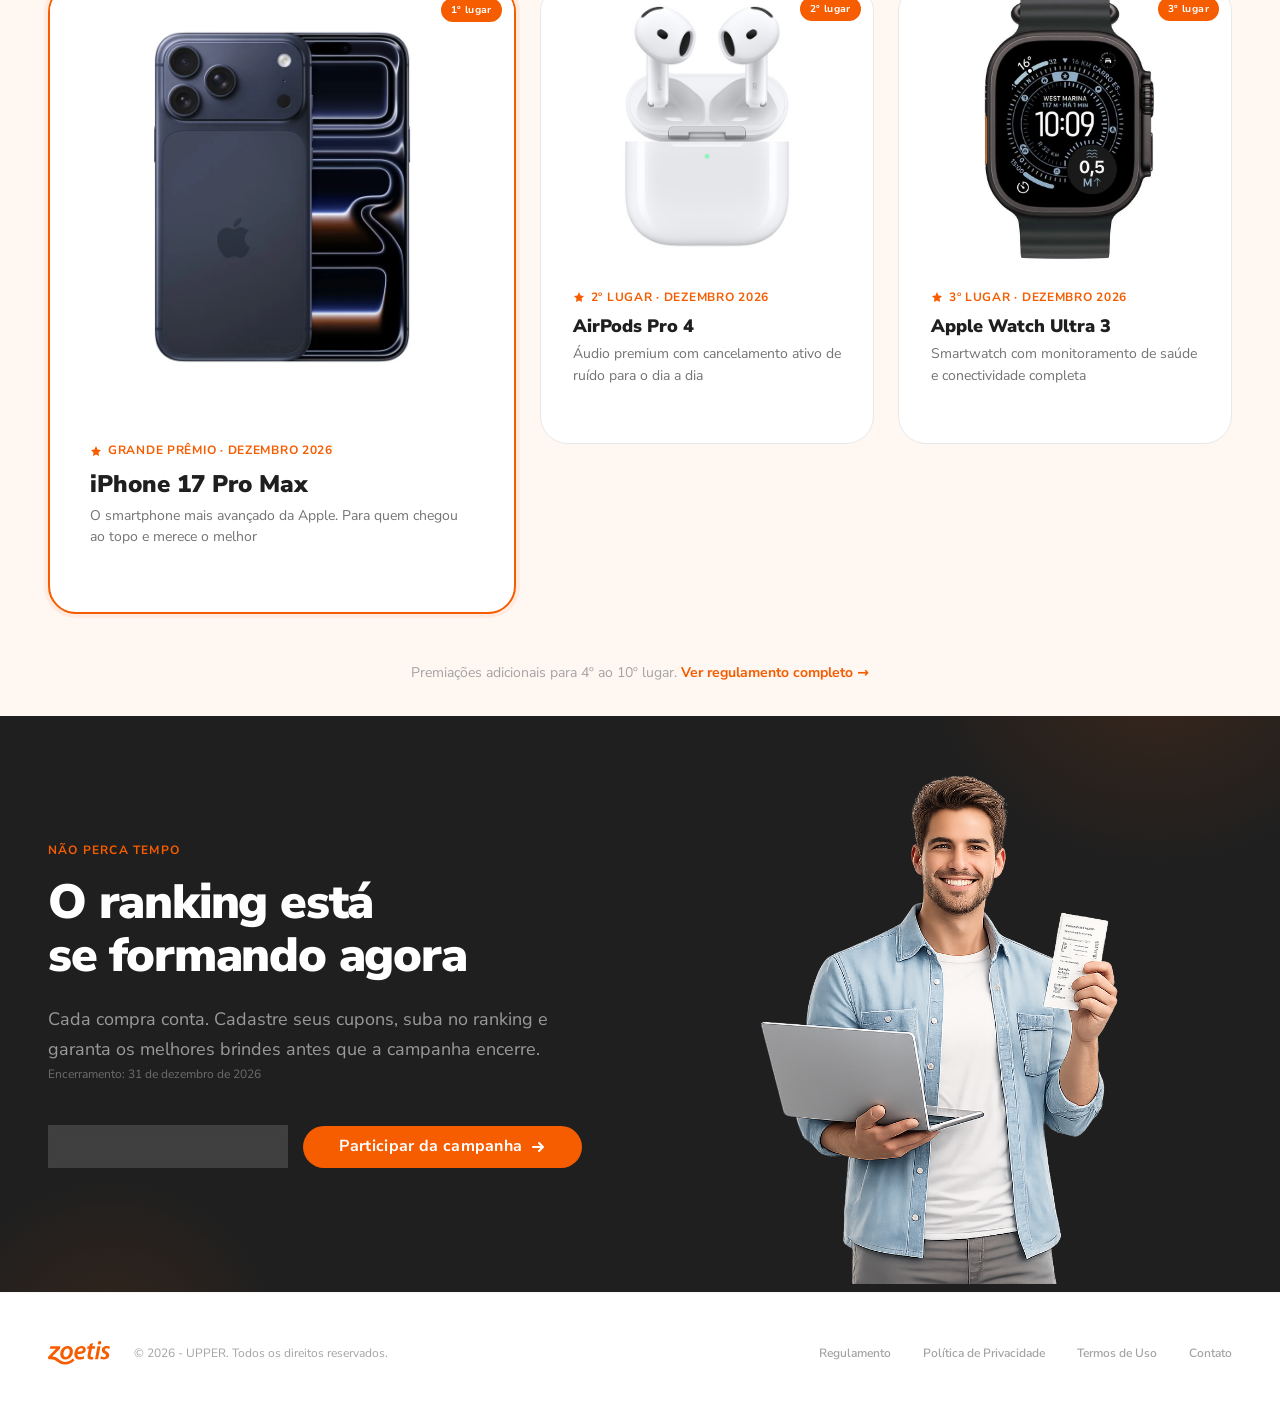
==== commit 49fafb20: "Inclusão da revenda relacionada à marca principal" ====
--- a/admin.html
+++ b/admin.html
@@ -307,7 +307,7 @@
 
         <div class="footer__brand">
           <div class="footer__logo">
-            <img src="" data-logo="light" alt="Logo" height="24" />
+            <img src="" data-footer-logo="light" alt="Logo" height="24" />
           </div>
           <span class="footer__copy">&copy; 2026 - UPPER. Todos os direitos reservados.</span>
         </div>
--- a/css/styles.css
+++ b/css/styles.css
@@ -282,15 +282,9 @@
 .header__logo-btn img,
 .header__logo-btn svg {
   height: 32px;
-  max-width: 84px;
-}
-
-img[data-logo="light"] {
-  content: var(--logo-light);
-}
-
-img[data-logo="dark"] {
-  content: var(--logo-dark);
+  width: auto;
+  max-width: 150px;
+  object-fit: contain;
 }
 
 .header__logo-chevron {
@@ -336,6 +330,30 @@
   color: var(--neutral-400);
   padding: var(--sp-1) 12px;
   margin-bottom: 4px;
+  text-align: center;
+}
+
+.brand-dropdown__group {
+  margin: 8px 10px 4px;
+  padding: 10px 2px 4px;
+  color: var(--neutral-400);
+  font-size: var(--text-xs);
+  font-weight: 800;
+  letter-spacing: 0.08em;
+  line-height: 1;
+  text-transform: uppercase;
+  text-align: center;
+}
+
+.brand-dropdown__divider {
+  height: 1px;
+  margin: 8px 10px 4px;
+  background: var(--neutral-100);
+}
+
+.brand-dropdown__divider + .brand-dropdown__group {
+  margin-top: 0;
+  border-top: 0;
 }
 
 .brand-dropdown__item {
